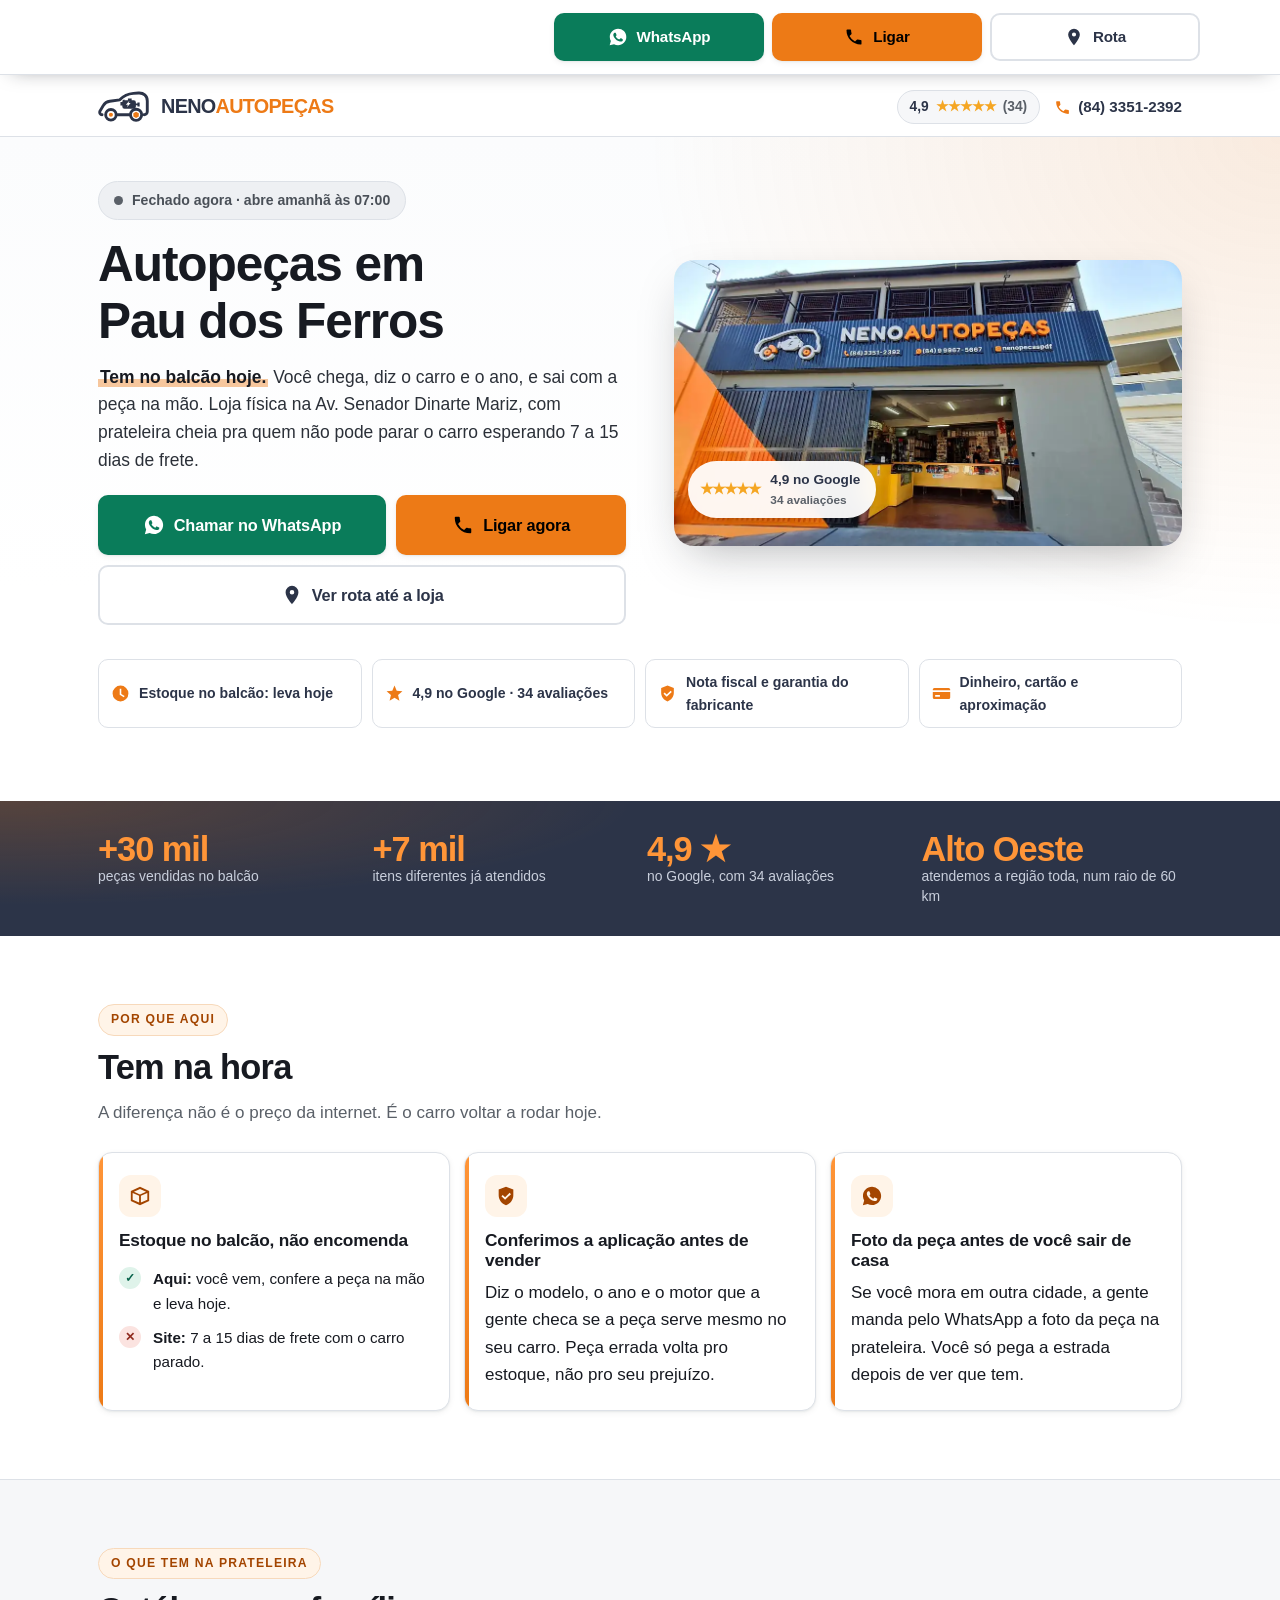
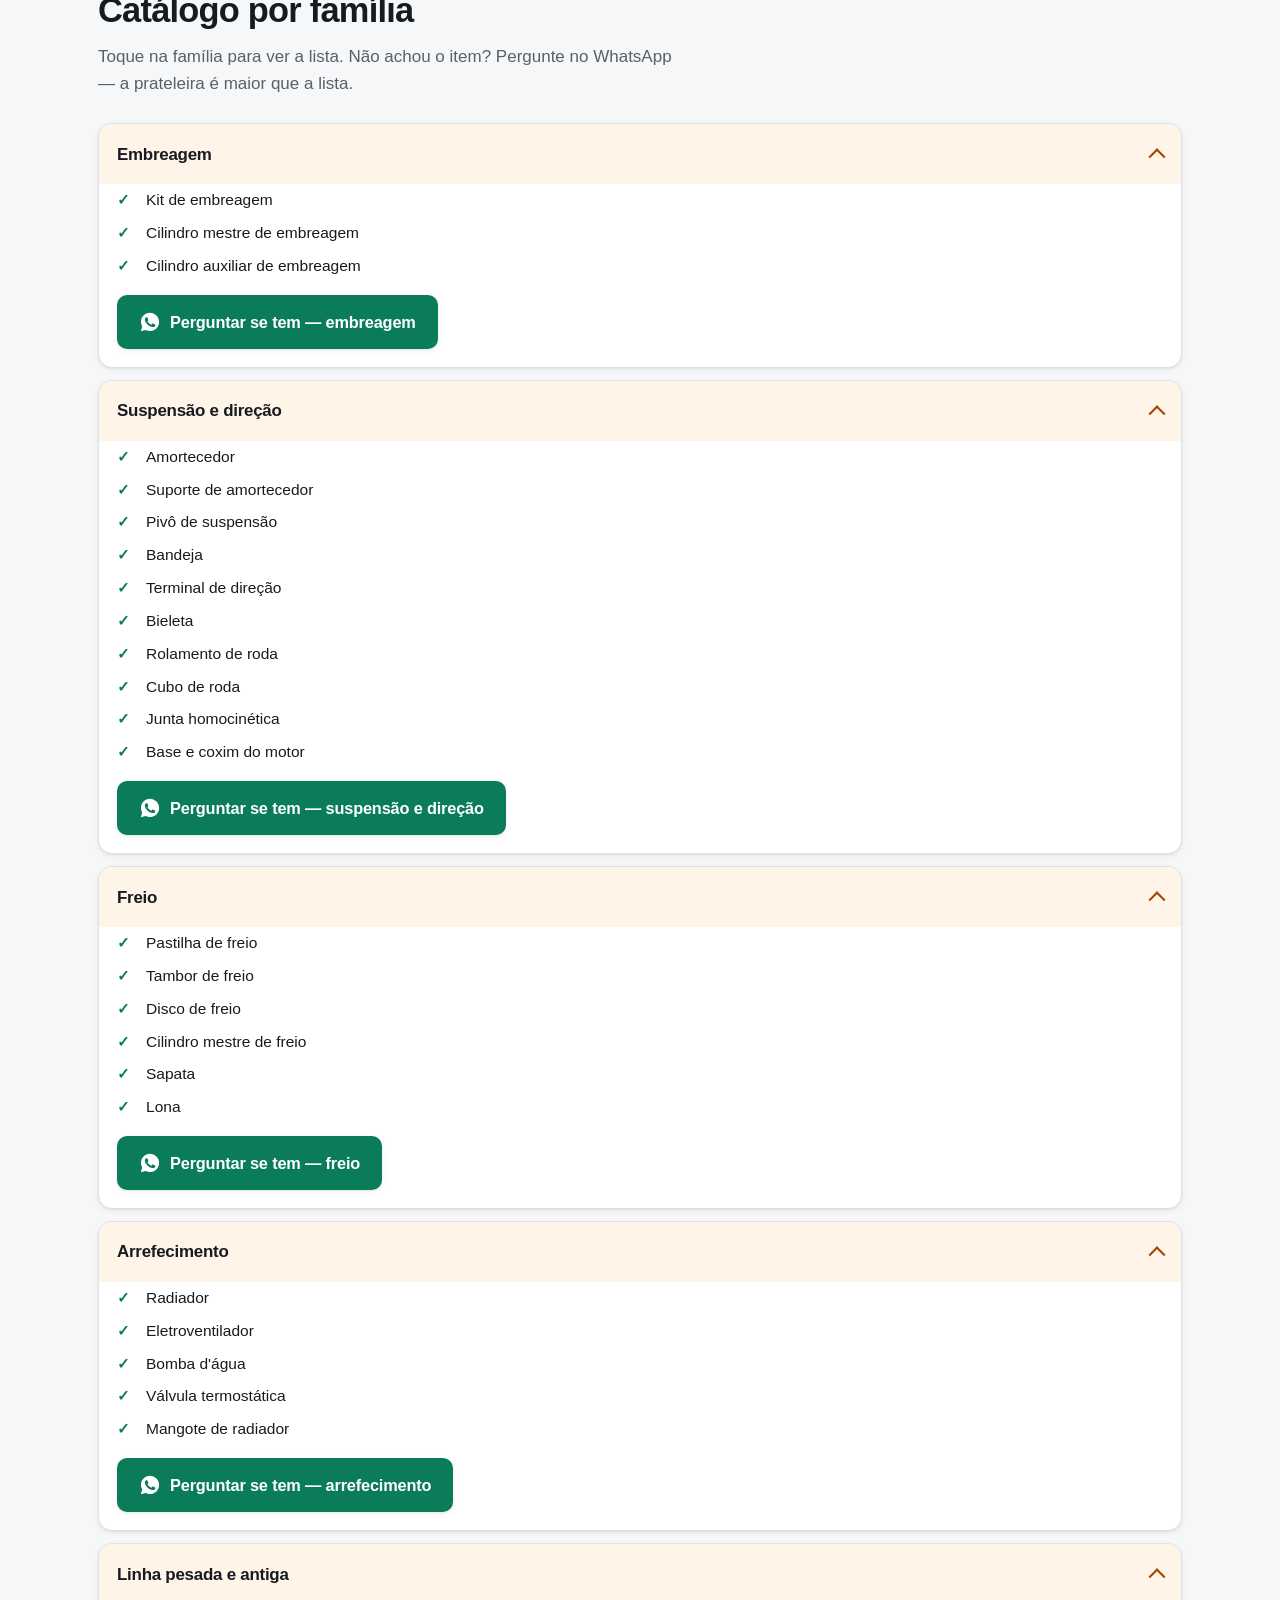
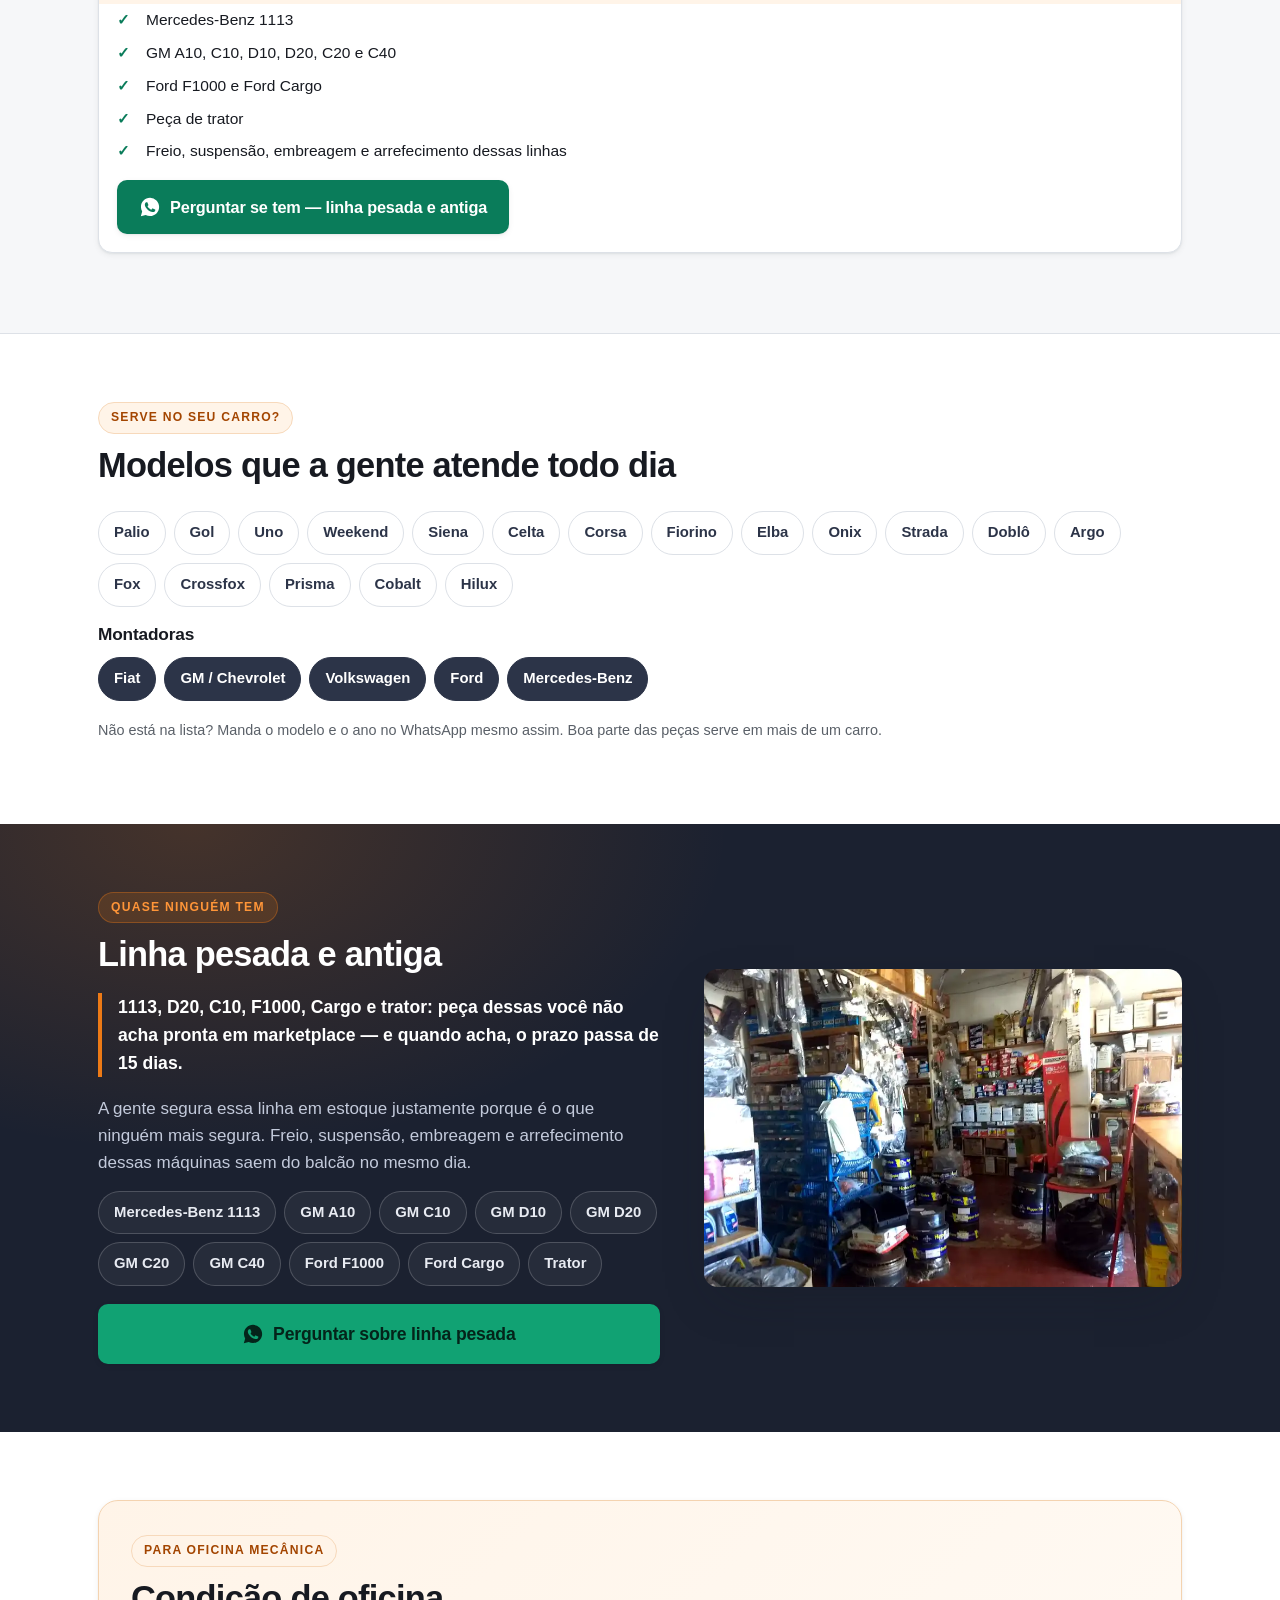
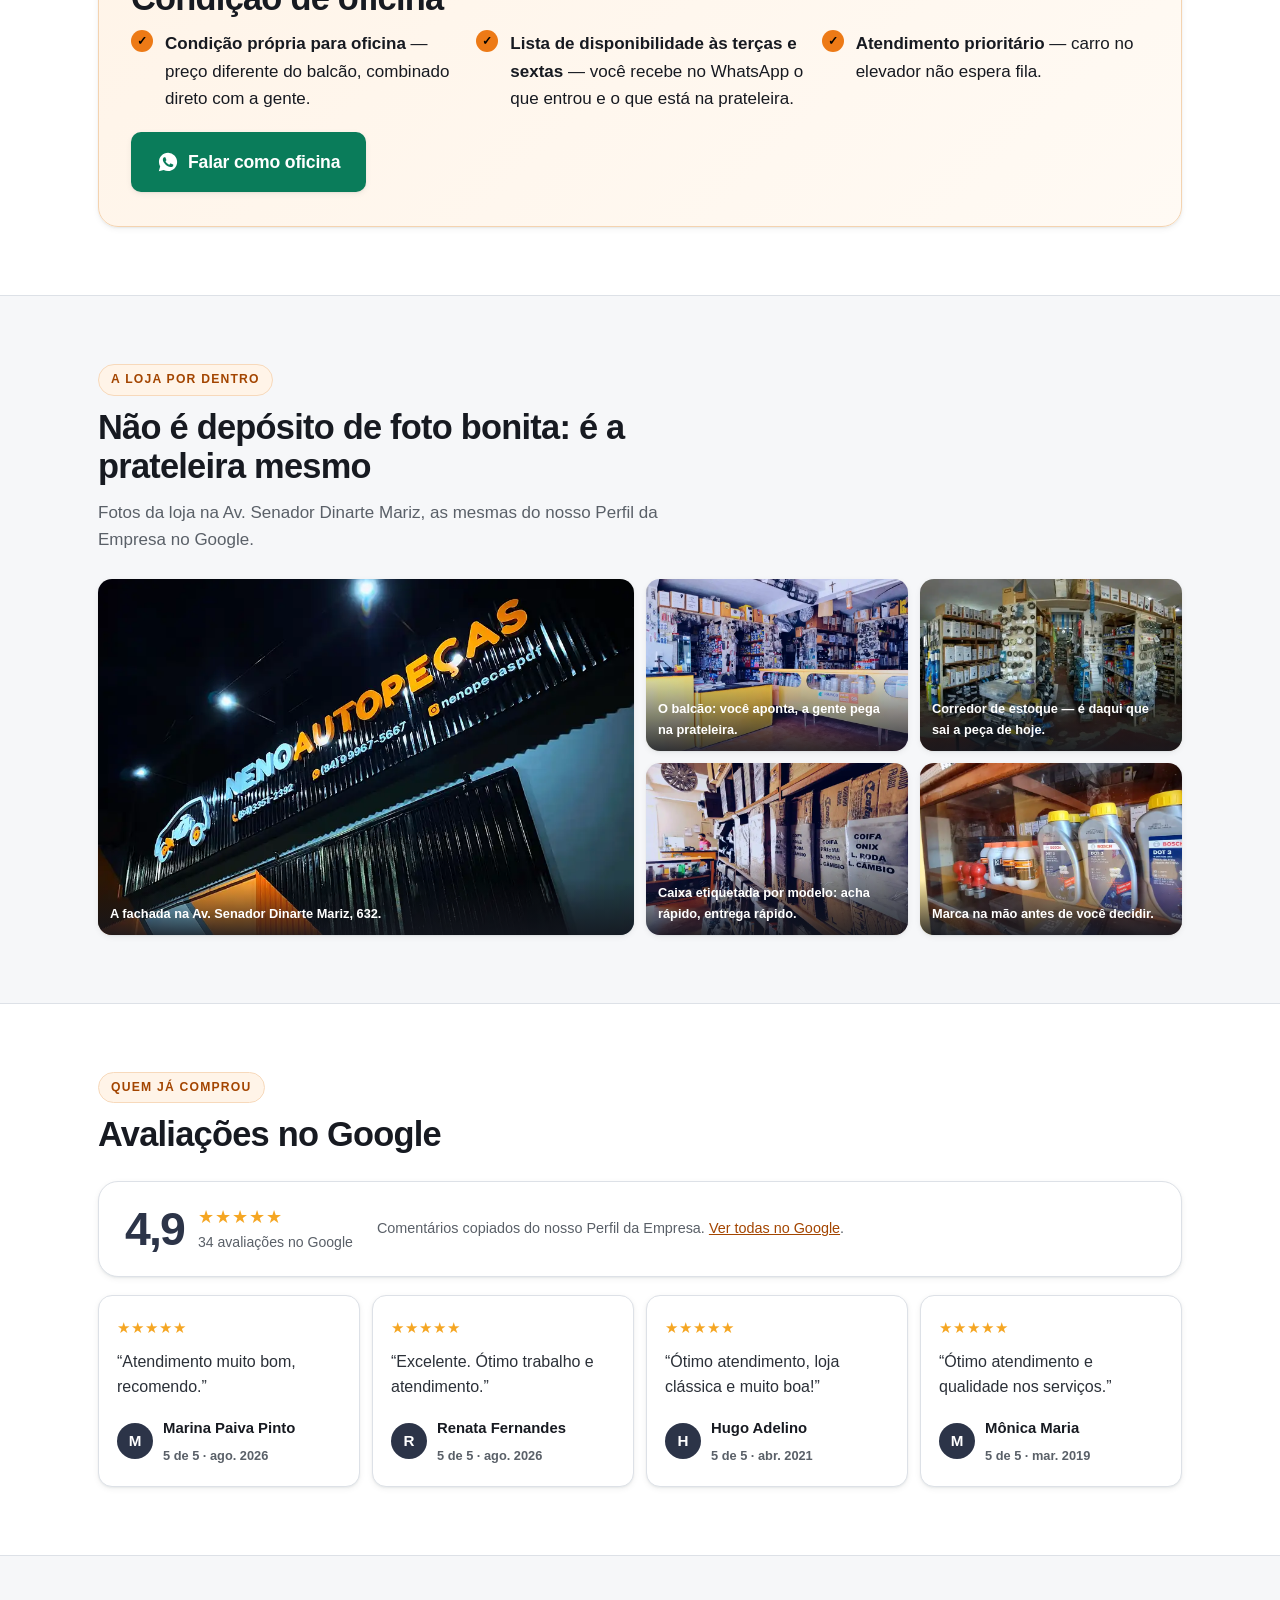
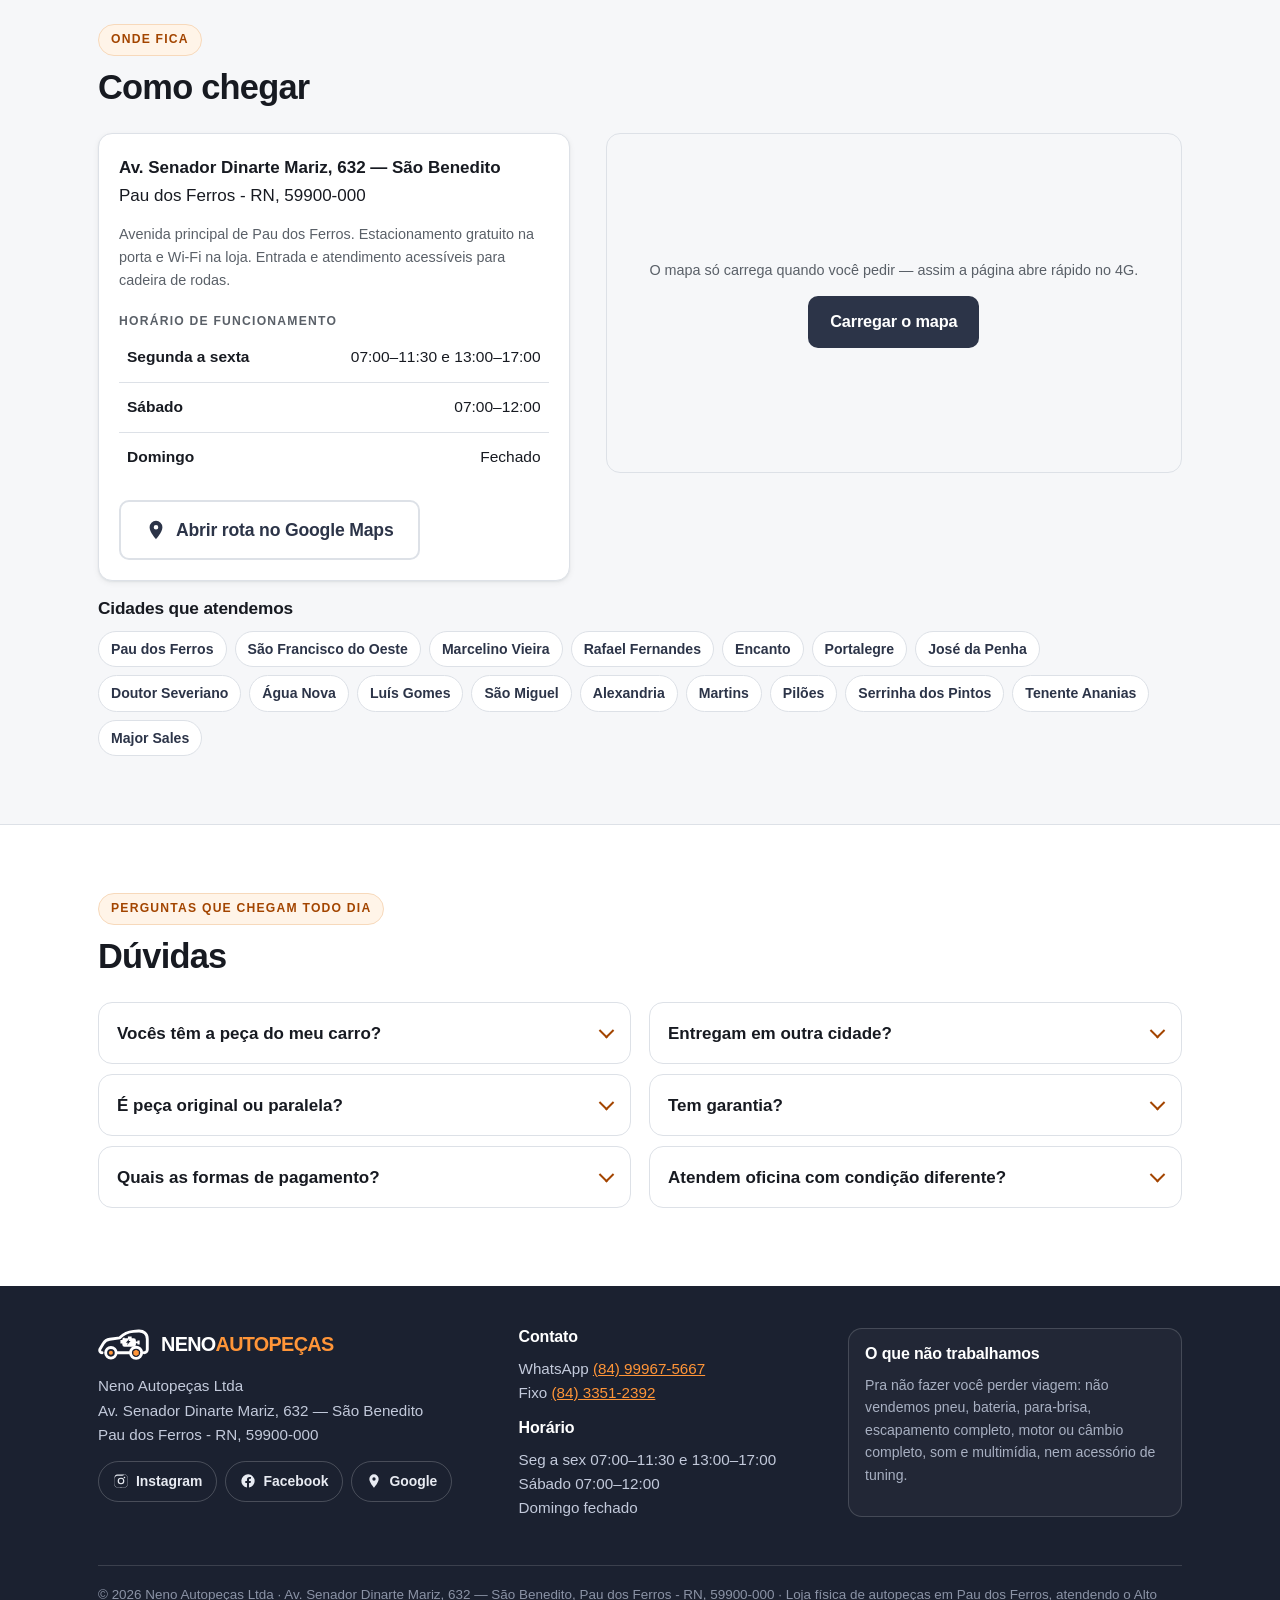
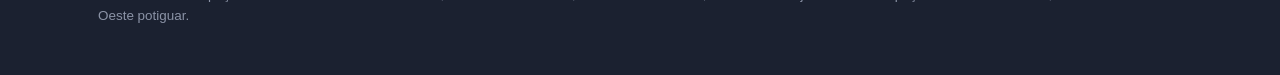
==== index.html @ 6153d797 "Landing pages Neno Autopeças + publicação no GitHub Pages 6 páginas estáticas geradas por build.py, " ====
<!DOCTYPE html>
<html lang="pt-BR">
<head>
<meta charset="utf-8">
<meta name="viewport" content="width=device-width, initial-scale=1">
<title>Autopeças em Pau dos Ferros | Peça no balcão hoje — Neno Autopeças</title>
<meta name="description" content="Autopeças em Pau dos Ferros com estoque no balcão: freio, suspensão, embreagem, radiador e linha pesada. Chame no WhatsApp (84) 99967-5667 e leve a peça hoje.">
<link rel="canonical" href="https://fernandohf.github.io/neno-autopecas/">
<meta name="robots" content="index, follow, max-image-preview:large">
<meta name="theme-color" content="#2c3448">
<meta name="geo.region" content="BR-RN">
<meta name="geo.placename" content="Pau dos Ferros">
<meta name="geo.position" content="-6.1180038;-38.2055928">
<meta name="ICBM" content="-6.1180038, -38.2055928">
<meta property="og:type" content="business.business">
<meta property="og:locale" content="pt_BR">
<meta property="og:site_name" content="Neno Autopeças">
<meta property="og:title" content="Autopeças em Pau dos Ferros | Peça no balcão hoje — Neno Autopeças">
<meta property="og:description" content="Autopeças em Pau dos Ferros com estoque no balcão: freio, suspensão, embreagem, radiador e linha pesada. Chame no WhatsApp (84) 99967-5667 e leve a peça hoje.">
<meta property="og:url" content="https://fernandohf.github.io/neno-autopecas/">
<meta property="og:image" content="https://fernandohf.github.io/neno-autopecas/assets/fachada.webp">
<meta property="og:image:width" content="1200">
<meta property="og:image:height" content="630">
<meta name="twitter:card" content="summary_large_image">
<link rel="icon" href="data:image/svg+xml,%3Csvg%20xmlns%3D%22http%3A//www.w3.org/2000/svg%22%20viewBox%3D%220%200%2064%2064%22%3E%3Crect%20width%3D%2264%22%20height%3D%2264%22%20rx%3D%2214%22%20fill%3D%22%232c3448%22/%3E%3Cg%20transform%3D%22translate%283.5%2C14%29%20scale%280.365%29%22%3E%3Cg%20fill%3D%22none%22%20stroke%3D%22%23fff%22%20stroke-width%3D%229%22%20stroke-linecap%3D%22round%22%20stroke-linejoin%3D%22round%22%3E%3Cpath%20d%3D%22M12%2073C6.5%2073%203.5%2067%206%2061.5L16%2045c4-7%2010.5-11%2018.5-12L64%2029c10.5-11%2024.5-18%2040-19l15-1c15-1%2026%208%2026%2023v31c0%205.5-4%2010-9.5%2010%22/%3E%3Cpath%20d%3D%22M58%2073h34%22/%3E%3C/g%3E%3Ccircle%20cx%3D%2238%22%20cy%3D%2273%22%20r%3D%2215.5%22%20fill%3D%22none%22%20stroke%3D%22%23fff%22%20stroke-width%3D%229%22/%3E%3Ccircle%20cx%3D%22112%22%20cy%3D%2273%22%20r%3D%2216.5%22%20fill%3D%22none%22%20stroke%3D%22%23fff%22%20stroke-width%3D%229%22/%3E%3Ccircle%20cx%3D%2238%22%20cy%3D%2273%22%20r%3D%226.5%22%20fill%3D%22%23ff9538%22/%3E%3Cpath%20d%3D%22M112%2064l8%204.6v9.2l-8%204.6-8-4.6v-9.2z%22%20fill%3D%22%23ff9538%22/%3E%3C/g%3E%3C/svg%3E">
<link rel="apple-touch-icon" href="assets/icone-180.png">
<link rel="preload" as="image" href="assets/hero-fachada.webp" fetchpriority="high">
<link rel="stylesheet" href="styles.css">

<!-- =====================================================================
     GOOGLE ADS — TAG DE CONVERSÃO (placeholder)
     1) Descomente o bloco abaixo e troque AW-XXXXXXXXX pelo ID da conta.
     2) Em Ferramentas > Conversões, crie 3 ações de conversão
        (WhatsApp, Ligar, Ver rota) e cole cada rótulo no objeto
        NENO_CONVERSOES no fim desta página.
<script async src="https://www.googletagmanager.com/gtag/js?id=AW-XXXXXXXXX"></script>
<script>
  window.dataLayer = window.dataLayer || [];
  function gtag(){dataLayer.push(arguments);}
  gtag('js', new Date());
  gtag('config', 'AW-XXXXXXXXX');
</script>
     ===================================================================== -->

<script type="application/ld+json">
{
 "@context": "https://schema.org",
 "@type": "AutoPartsStore",
 "@id": "https://fernandohf.github.io/neno-autopecas/#loja",
 "name": "Neno Autopeças",
 "legalName": "Neno Autopeças Ltda",
 "url": "https://fernandohf.github.io/neno-autopecas/",
 "telephone": [
  "+55 84 3351-2392",
  "+55 84 99967-5667"
 ],
 "image": [
  "https://fernandohf.github.io/neno-autopecas/assets/fachada.webp",
  "https://fernandohf.github.io/neno-autopecas/assets/hero-fachada.webp",
  "https://fernandohf.github.io/neno-autopecas/assets/balcao.webp"
 ],
 "logo": "https://fernandohf.github.io/neno-autopecas/assets/fachada.webp",
 "priceRange": "$$",
 "currenciesAccepted": "BRL",
 "paymentAccepted": "Dinheiro, Cartão de crédito, Cartão de débito, Aproximação (NFC)",
 "address": {
  "@type": "PostalAddress",
  "streetAddress": "Av. Senador Dinarte Mariz, 632",
  "addressLocality": "Pau dos Ferros",
  "addressRegion": "RN",
  "postalCode": "59900-000",
  "addressCountry": "BR"
 },
 "geo": {
  "@type": "GeoCoordinates",
  "latitude": -6.1180038,
  "longitude": -38.2055928
 },
 "hasMap": "https://maps.app.goo.gl/zBPvgLzxWstUExD79",
 "openingHoursSpecification": [
  {
   "@type": "OpeningHoursSpecification",
   "dayOfWeek": [
    "Monday",
    "Tuesday",
    "Wednesday",
    "Thursday",
    "Friday"
   ],
   "opens": "07:00",
   "closes": "11:30"
  },
  {
   "@type": "OpeningHoursSpecification",
   "dayOfWeek": [
    "Monday",
    "Tuesday",
    "Wednesday",
    "Thursday",
    "Friday"
   ],
   "opens": "13:00",
   "closes": "17:00"
  },
  {
   "@type": "OpeningHoursSpecification",
   "dayOfWeek": [
    "Saturday"
   ],
   "opens": "07:00",
   "closes": "12:00"
  }
 ],
 "aggregateRating": {
  "@type": "AggregateRating",
  "ratingValue": "4.9",
  "reviewCount": 34,
  "bestRating": "5",
  "worstRating": "1"
 },
 "review": [
  {
   "@type": "Review",
   "author": {
    "@type": "Person",
    "name": "Marina Paiva Pinto"
   },
   "reviewRating": {
    "@type": "Rating",
    "ratingValue": "5",
    "bestRating": "5"
   },
   "reviewBody": "Atendimento muito bom, recomendo."
  },
  {
   "@type": "Review",
   "author": {
    "@type": "Person",
    "name": "Renata Fernandes"
   },
   "reviewRating": {
    "@type": "Rating",
    "ratingValue": "5",
    "bestRating": "5"
   },
   "reviewBody": "Excelente. Ótimo trabalho e atendimento."
  },
  {
   "@type": "Review",
   "author": {
    "@type": "Person",
    "name": "Hugo Adelino"
   },
   "reviewRating": {
    "@type": "Rating",
    "ratingValue": "5",
    "bestRating": "5"
   },
   "reviewBody": "Ótimo atendimento, loja clássica e muito boa!"
  },
  {
   "@type": "Review",
   "author": {
    "@type": "Person",
    "name": "Mônica Maria"
   },
   "reviewRating": {
    "@type": "Rating",
    "ratingValue": "5",
    "bestRating": "5"
   },
   "reviewBody": "Ótimo atendimento e qualidade nos serviços."
  }
 ],
 "areaServed": [
  {
   "@type": "City",
   "name": "Pau dos Ferros",
   "addressRegion": "RN"
  },
  {
   "@type": "City",
   "name": "São Francisco do Oeste",
   "addressRegion": "RN"
  },
  {
   "@type": "City",
   "name": "Marcelino Vieira",
   "addressRegion": "RN"
  },
  {
   "@type": "City",
   "name": "Rafael Fernandes",
   "addressRegion": "RN"
  },
  {
   "@type": "City",
   "name": "Encanto",
   "addressRegion": "RN"
  },
  {
   "@type": "City",
   "name": "Portalegre",
   "addressRegion": "RN"
  },
  {
   "@type": "City",
   "name": "José da Penha",
   "addressRegion": "RN"
  },
  {
   "@type": "City",
   "name": "Doutor Severiano",
   "addressRegion": "RN"
  },
  {
   "@type": "City",
   "name": "Água Nova",
   "addressRegion": "RN"
  },
  {
   "@type": "City",
   "name": "Luís Gomes",
   "addressRegion": "RN"
  },
  {
   "@type": "City",
   "name": "São Miguel",
   "addressRegion": "RN"
  },
  {
   "@type": "City",
   "name": "Alexandria",
   "addressRegion": "RN"
  },
  {
   "@type": "City",
   "name": "Martins",
   "addressRegion": "RN"
  },
  {
   "@type": "City",
   "name": "Pilões",
   "addressRegion": "RN"
  },
  {
   "@type": "City",
   "name": "Serrinha dos Pintos",
   "addressRegion": "RN"
  },
  {
   "@type": "City",
   "name": "Tenente Ananias",
   "addressRegion": "RN"
  },
  {
   "@type": "City",
   "name": "Major Sales",
   "addressRegion": "RN"
  }
 ],
 "sameAs": [
  "https://www.facebook.com/nenoautopecaspdf",
  "https://www.instagram.com/nenopecaspdf/"
 ]
}
</script>
<script type="application/ld+json">
{
 "@context": "https://schema.org",
 "@type": "FAQPage",
 "mainEntity": [
  {
   "@type": "Question",
   "name": "Vocês têm a peça do meu carro?",
   "acceptedAnswer": {
    "@type": "Answer",
    "text": "Manda no WhatsApp o modelo, o ano e o motor — de preferência uma foto do documento ou da peça velha. A gente confere a aplicação e responde se tem aqui, junto com a foto da peça na prateleira. Se não tiver, a gente fala na hora, sem enrolar."
   }
  },
  {
   "@type": "Question",
   "name": "Entregam em outra cidade?",
   "acceptedAnswer": {
    "@type": "Answer",
    "text": "Fazemos entrega. Para as cidades do Alto Oeste a gente combina o envio no WhatsApp — muita gente também manda buscar com quem vem a Pau dos Ferros no mesmo dia. O combinado sai por escrito antes de você pagar."
   }
  },
  {
   "@type": "Question",
   "name": "É peça original ou paralela?",
   "acceptedAnswer": {
    "@type": "Answer",
    "text": "Trabalhamos com as duas. A gente diz qual é qual antes de vender, com a marca na mão, e o preço muda conforme a escolha. Quem decide é você — só não vendemos peça sem dizer o que é."
   }
  },
  {
   "@type": "Question",
   "name": "Tem garantia?",
   "acceptedAnswer": {
    "@type": "Answer",
    "text": "Tem. Toda peça sai com nota e com a garantia do fabricante. Deu problema dentro do prazo, traz na loja com a nota que a gente resolve no balcão."
   }
  },
  {
   "@type": "Question",
   "name": "Quais as formas de pagamento?",
   "acceptedAnswer": {
    "@type": "Answer",
    "text": "Dinheiro, cartão de crédito e de débito (VISA e MasterCard) e pagamento por aproximação no celular. Não é preciso agendar nada: chega e é atendido."
   }
  },
  {
   "@type": "Question",
   "name": "Atendem oficina com condição diferente?",
   "acceptedAnswer": {
    "@type": "Answer",
    "text": "Sim. Oficina mecânica tem condição própria, atendimento prioritário no balcão e entra na lista de disponibilidade que mandamos às terças e sextas. Chame no WhatsApp dizendo que é oficina."
   }
  }
 ]
}
</script>
</head>
<body data-grupo="index">
<a class="pular" href="#conteudo">Pular para o conteúdo</a>

<!-- 1. BARRA FIXA DE AÇÃO — rodapé no mobile, topo no desktop -->
<nav class="barra" aria-label="Contato rápido">
 <div class="barra-grade">
  <a class="btn btn-zap" href="https://wa.me/5584999675667?text=Ol%C3%A1%21%20Vim%20pelo%20Google.%20Preciso%20de%20uma%20pe%C3%A7a%20para%3A%20%28modelo%20e%20ano%20do%20carro%29" data-cta="whatsapp" rel="noopener"><svg viewBox="0 0 24 24" aria-hidden="true"><path d="M12.04 2C6.58 2 2.13 6.45 2.13 11.91c0 1.75.46 3.45 1.32 4.95L2 22l5.25-1.38a9.9 9.9 0 0 0 4.79 1.22h.01c5.46 0 9.91-4.45 9.91-9.91 0-2.65-1.03-5.14-2.9-7.01A9.82 9.82 0 0 0 12.04 2Zm5.8 14.13c-.25.69-1.44 1.32-1.98 1.37-.53.05-1.02.24-3.44-.72-2.9-1.14-4.74-4.1-4.88-4.29-.14-.19-1.16-1.54-1.16-2.94 0-1.4.73-2.09.99-2.37.26-.29.57-.36.76-.36.19 0 .38 0 .55.01.18.01.41-.07.64.49.24.58.81 2 .88 2.14.07.14.12.31.02.5-.09.19-.14.31-.28.48-.14.17-.29.37-.42.5-.14.14-.28.29-.12.57.16.29.72 1.19 1.55 1.93 1.07.95 1.97 1.25 2.25 1.39.28.14.44.12.6-.07.17-.19.69-.81.88-1.09.19-.29.37-.24.62-.14.25.09 1.61.76 1.89.9.28.14.46.21.53.33.07.12.07.69-.18 1.37Z"/></svg> WhatsApp</a>
  <a class="btn btn-ligar" href="tel:+558433512392" data-cta="ligar"><svg viewBox="0 0 24 24" aria-hidden="true"><path d="M6.62 10.79a15.05 15.05 0 0 0 6.59 6.59l2.2-2.2a1 1 0 0 1 1.03-.24c1.12.37 2.33.57 3.56.57a1 1 0 0 1 1 1V20a1 1 0 0 1-1 1C10.4 21 3 13.6 3 4a1 1 0 0 1 1-1h3.5a1 1 0 0 1 1 1c0 1.24.2 2.44.57 3.57a1 1 0 0 1-.25 1.02l-2.2 2.2Z"/></svg> Ligar</a>
  <a class="btn btn-rota" href="https://www.google.com/maps/dir/?api=1&destination=Neno+Autope%C3%A7as%2C+Av.+Senador+Dinarte+Mariz%2C+632%2C+Pau+dos+Ferros+-+RN%2C+59900-000" data-cta="rota" target="_blank" rel="noopener"><svg viewBox="0 0 24 24" aria-hidden="true"><path d="M12 2a7 7 0 0 0-7 7c0 5.25 7 13 7 13s7-7.75 7-13a7 7 0 0 0-7-7Zm0 9.5A2.5 2.5 0 1 1 12 6.5a2.5 2.5 0 0 1 0 5Z"/></svg> Rota</a>
 </div>
</nav>

<header class="topo">
 <div class="env">
  <span class="marca"><svg viewBox="0 0 156 100" aria-hidden="true"><g fill="none" stroke="#2c3448" stroke-width="8.5" stroke-linecap="round" stroke-linejoin="round"><path d="M12 73C6.5 73 3.5 67 6 61.5L16 45c4-7 10.5-11 18.5-12L64 29c10.5-11 24.5-18 40-19l15-1c15-1 26 8 26 23v31c0 5.5-4 10-9.5 10"/><path d="M58 73h34"/></g><circle cx="38" cy="73" r="15.5" fill="none" stroke="#2c3448" stroke-width="8.5"/><circle cx="112" cy="73" r="16.5" fill="none" stroke="#2c3448" stroke-width="8.5"/><circle cx="38" cy="73" r="6" fill="#ed7a16"/><path d="M112 64l8 4.6v9.2l-8 4.6-8-4.6v-9.2z" fill="#ed7a16"/><path fill="#2c3448" fill-rule="evenodd" d="M78 30h10v-5h11v5h6a6.5 6.5 0 0 1 6.5 6.5v3.5h4.5v-3.5h6.5v12h-6.5v-3.5h-4.5v3.5a6.5 6.5 0 0 1-6.5 6.5H78a6.5 6.5 0 0 1-6.5-6.5v-3h-5.5v-10h5.5v-1a6.5 6.5 0 0 1 6.5-6.5zM92.5 31.5l-10.5 12h5.8l-2.4 7.2 10.4-12.4h-5.8z"/></svg><span class="marca-nome"><b>NENO</b><i>AUTOPEÇAS</i></span></span>
  <div class="topo-lado">
   <a class="nota-google" href="https://maps.app.goo.gl/zBPvgLzxWstUExD79" target="_blank" rel="noopener"
      aria-label="Nota 4,9 de 5 no Google, 34 avaliações">
    <span class="nota">4,9</span><span class="estrelas" aria-hidden="true">★★★★★</span><span class="qtd">(34)</span>
   </a>
   <a class="topo-tel" href="tel:+558433512392" data-cta="ligar"><svg viewBox="0 0 24 24" aria-hidden="true"><path d="M6.62 10.79a15.05 15.05 0 0 0 6.59 6.59l2.2-2.2a1 1 0 0 1 1.03-.24c1.12.37 2.33.57 3.56.57a1 1 0 0 1 1 1V20a1 1 0 0 1-1 1C10.4 21 3 13.6 3 4a1 1 0 0 1 1-1h3.5a1 1 0 0 1 1 1c0 1.24.2 2.44.57 3.57a1 1 0 0 1-.25 1.02l-2.2 2.2Z"/></svg> (84) 3351-2392</a>
  </div>
 </div>
</header>

<main id="conteudo">

<!-- 2. HERO -->
<section class="hero">
 <div class="env">
  <div class="hero-texto">
   <p class="selo" id="selo-horario" aria-live="polite"><span class="ponto"></span><span id="selo-texto">Confira o horário abaixo</span></p>
   <h1>Autopeças em Pau dos Ferros</h1>
   <p class="promessa"><strong>Tem no balcão hoje.</strong> Você chega, diz o carro e o ano, e sai com a peça na mão. Loja física na Av. Senador Dinarte Mariz, com prateleira cheia pra quem não pode parar o carro esperando 7 a 15 dias de frete.</p>
   <div class="pilha">
    <a class="btn btn-zap btn-grande" href="https://wa.me/5584999675667?text=Ol%C3%A1%21%20Vim%20pelo%20Google.%20Preciso%20de%20uma%20pe%C3%A7a%20para%3A%20%28modelo%20e%20ano%20do%20carro%29" data-cta="whatsapp" rel="noopener"><svg viewBox="0 0 24 24" aria-hidden="true"><path d="M12.04 2C6.58 2 2.13 6.45 2.13 11.91c0 1.75.46 3.45 1.32 4.95L2 22l5.25-1.38a9.9 9.9 0 0 0 4.79 1.22h.01c5.46 0 9.91-4.45 9.91-9.91 0-2.65-1.03-5.14-2.9-7.01A9.82 9.82 0 0 0 12.04 2Zm5.8 14.13c-.25.69-1.44 1.32-1.98 1.37-.53.05-1.02.24-3.44-.72-2.9-1.14-4.74-4.1-4.88-4.29-.14-.19-1.16-1.54-1.16-2.94 0-1.4.73-2.09.99-2.37.26-.29.57-.36.76-.36.19 0 .38 0 .55.01.18.01.41-.07.64.49.24.58.81 2 .88 2.14.07.14.12.31.02.5-.09.19-.14.31-.28.48-.14.17-.29.37-.42.5-.14.14-.28.29-.12.57.16.29.72 1.19 1.55 1.93 1.07.95 1.97 1.25 2.25 1.39.28.14.44.12.6-.07.17-.19.69-.81.88-1.09.19-.29.37-.24.62-.14.25.09 1.61.76 1.89.9.28.14.46.21.53.33.07.12.07.69-.18 1.37Z"/></svg> Chamar no WhatsApp</a>
    <a class="btn btn-ligar btn-grande" href="tel:+558433512392" data-cta="ligar"><svg viewBox="0 0 24 24" aria-hidden="true"><path d="M6.62 10.79a15.05 15.05 0 0 0 6.59 6.59l2.2-2.2a1 1 0 0 1 1.03-.24c1.12.37 2.33.57 3.56.57a1 1 0 0 1 1 1V20a1 1 0 0 1-1 1C10.4 21 3 13.6 3 4a1 1 0 0 1 1-1h3.5a1 1 0 0 1 1 1c0 1.24.2 2.44.57 3.57a1 1 0 0 1-.25 1.02l-2.2 2.2Z"/></svg> Ligar agora</a>
    <a class="btn btn-rota btn-grande" href="https://www.google.com/maps/dir/?api=1&destination=Neno+Autope%C3%A7as%2C+Av.+Senador+Dinarte+Mariz%2C+632%2C+Pau+dos+Ferros+-+RN%2C+59900-000" data-cta="rota" target="_blank" rel="noopener"><svg viewBox="0 0 24 24" aria-hidden="true"><path d="M12 2a7 7 0 0 0-7 7c0 5.25 7 13 7 13s7-7.75 7-13a7 7 0 0 0-7-7Zm0 9.5A2.5 2.5 0 1 1 12 6.5a2.5 2.5 0 0 1 0 5Z"/></svg> Ver rota até a loja</a>
   </div>
  </div>
  <div class="hero-figura">
   <img class="hero-foto" src="assets/hero-fachada.webp" width="1040" height="585"
        alt="Fachada da Neno Autopeças na Av. Senador Dinarte Mariz, em Pau dos Ferros, com a loja aberta e o balcão à vista"
        fetchpriority="high" decoding="async">
   <p class="hero-etiqueta"><span class="estrelas" aria-hidden="true">★★★★★</span><span>4,9 no Google<small>34 avaliações</small></span></p>
  </div>
 </div>
 <div class="env env-tiras">
   <ul class="tiras">
    <li><svg viewBox="0 0 24 24" aria-hidden="true"><path fill-rule="evenodd" d="M12 2a10 10 0 1 0 0 20 10 10 0 0 0 0-20Zm1 10.6V6h-2v7.6l5.2 3.1 1-1.7-4.2-2.4Z"/></svg> <span>Estoque no balcão: leva hoje</span></li>
    <li><svg viewBox="0 0 24 24" aria-hidden="true"><path d="m12 17.3-6.2 3.7 1.7-7L2 9.2l7.2-.6L12 2l2.8 6.6 7.2.6-5.5 4.8 1.7 7L12 17.3Z"/></svg> <span>4,9 no Google · 34 avaliações</span></li>
    <li><svg viewBox="0 0 24 24" aria-hidden="true"><path d="M12 2 4 5v6.2c0 5 3.4 9.4 8 10.8 4.6-1.4 8-5.8 8-10.8V5l-8-3Zm-1 14.2-4-4 1.4-1.4 2.6 2.6 5-5L17.4 10 11 16.2Z"/></svg> <span>Nota fiscal e garantia do fabricante</span></li>
    <li><svg viewBox="0 0 24 24" aria-hidden="true"><path d="M3 5h18a2 2 0 0 1 2 2v1H1V7a2 2 0 0 1 2-2Zm-2 5h22v7a2 2 0 0 1-2 2H3a2 2 0 0 1-2-2v-7Zm3 4v2h6v-2H4Z"/></svg> <span>Dinheiro, cartão e aproximação</span></li>
   </ul>
 </div>
</section>

<!-- 3. FAIXA DE PROVA -->
<section class="provas" aria-label="A loja em números">
 <div class="env">
  <div class="provas-grade">
   <div><div class="prova-num">+30 mil</div><div class="prova-txt">peças vendidas no balcão</div></div>
   <div><div class="prova-num">+7 mil</div><div class="prova-txt">itens diferentes já atendidos</div></div>
   <div><div class="prova-num">4,9 ★</div><div class="prova-txt">no Google, com 34 avaliações</div></div>
   <div><div class="prova-num">Alto Oeste</div><div class="prova-txt">atendemos a região toda, num raio de 60 km</div></div>
  </div>
 </div>
</section>

<!-- 4. TEM NA HORA -->
<section>
 <div class="env">
  <div class="cabeca-sec revelar">
   <span class="olho">Por que aqui</span>
   <h2>Tem na hora</h2>
   <p class="apoio">A diferença não é o preço da internet. É o carro voltar a rodar hoje.</p>
  </div>
  <div class="cartoes">
   <div class="cartao revelar">
    <div class="cartao-icone"><svg viewBox="0 0 24 24" aria-hidden="true"><path d="M12 2 2 6.6v10.8L12 22l10-4.6V6.6L12 2Zm0 2.3 6.6 3-6.6 3-6.6-3 6.6-3ZM4 8.6l7 3.2v7.4l-7-3.2V8.6Zm9 10.6v-7.4l7-3.2v7.4l-7 3.2Z"/></svg></div>
    <h3>Estoque no balcão, não encomenda</h3>
    <ul class="contraste">
     <li><span class="sim">✓</span><span><strong>Aqui:</strong> você vem, confere a peça na mão e leva hoje.</span></li>
     <li><span class="nao">✕</span><span><strong>Site:</strong> 7 a 15 dias de frete com o carro parado.</span></li>
    </ul>
   </div>
   <div class="cartao revelar">
    <div class="cartao-icone"><svg viewBox="0 0 24 24" aria-hidden="true"><path d="M12 2 4 5v6.2c0 5 3.4 9.4 8 10.8 4.6-1.4 8-5.8 8-10.8V5l-8-3Zm-1 14.2-4-4 1.4-1.4 2.6 2.6 5-5L17.4 10 11 16.2Z"/></svg></div>
    <h3>Conferimos a aplicação antes de vender</h3>
    <p>Diz o modelo, o ano e o motor que a gente checa se a peça serve mesmo no seu carro. Peça
       errada volta pro estoque, não pro seu prejuízo.</p>
   </div>
   <div class="cartao revelar">
    <div class="cartao-icone"><svg viewBox="0 0 24 24" aria-hidden="true"><path d="M12.04 2C6.58 2 2.13 6.45 2.13 11.91c0 1.75.46 3.45 1.32 4.95L2 22l5.25-1.38a9.9 9.9 0 0 0 4.79 1.22h.01c5.46 0 9.91-4.45 9.91-9.91 0-2.65-1.03-5.14-2.9-7.01A9.82 9.82 0 0 0 12.04 2Zm5.8 14.13c-.25.69-1.44 1.32-1.98 1.37-.53.05-1.02.24-3.44-.72-2.9-1.14-4.74-4.1-4.88-4.29-.14-.19-1.16-1.54-1.16-2.94 0-1.4.73-2.09.99-2.37.26-.29.57-.36.76-.36.19 0 .38 0 .55.01.18.01.41-.07.64.49.24.58.81 2 .88 2.14.07.14.12.31.02.5-.09.19-.14.31-.28.48-.14.17-.29.37-.42.5-.14.14-.28.29-.12.57.16.29.72 1.19 1.55 1.93 1.07.95 1.97 1.25 2.25 1.39.28.14.44.12.6-.07.17-.19.69-.81.88-1.09.19-.29.37-.24.62-.14.25.09 1.61.76 1.89.9.28.14.46.21.53.33.07.12.07.69-.18 1.37Z"/></svg></div>
    <h3>Foto da peça antes de você sair de casa</h3>
    <p>Se você mora em outra cidade, a gente manda pelo WhatsApp a foto da peça na prateleira.
       Você só pega a estrada depois de ver que tem.</p>
   </div>
  </div>
 </div>
</section>

<!-- 5. CATÁLOGO POR FAMÍLIA -->
<section class="sec-cinza">
 <div class="env">
  <div class="cabeca-sec revelar">
   <span class="olho">O que tem na prateleira</span>
   <h2>Catálogo por família</h2>
   <p class="apoio">Toque na família para ver a lista. Não achou o item? Pergunte no WhatsApp — a
      prateleira é maior que a lista.</p>
  </div>
    <details class="familia" id="embreagem">
     <summary>Embreagem</summary>
     <div class="familia-corpo">
      <ul class="lista-pecas">
      <li>Kit de embreagem</li>
      <li>Cilindro mestre de embreagem</li>
      <li>Cilindro auxiliar de embreagem</li>
      </ul>
      <a class="btn btn-zap" href="https://wa.me/5584999675667?text=Ol%C3%A1%21%20Vim%20pelo%20Google.%20Preciso%20de%20pe%C3%A7a%20de%20embreagem%20para%3A%20%28modelo%20e%20ano%20do%20carro%29" data-cta="whatsapp" rel="noopener"><svg viewBox="0 0 24 24" aria-hidden="true"><path d="M12.04 2C6.58 2 2.13 6.45 2.13 11.91c0 1.75.46 3.45 1.32 4.95L2 22l5.25-1.38a9.9 9.9 0 0 0 4.79 1.22h.01c5.46 0 9.91-4.45 9.91-9.91 0-2.65-1.03-5.14-2.9-7.01A9.82 9.82 0 0 0 12.04 2Zm5.8 14.13c-.25.69-1.44 1.32-1.98 1.37-.53.05-1.02.24-3.44-.72-2.9-1.14-4.74-4.1-4.88-4.29-.14-.19-1.16-1.54-1.16-2.94 0-1.4.73-2.09.99-2.37.26-.29.57-.36.76-.36.19 0 .38 0 .55.01.18.01.41-.07.64.49.24.58.81 2 .88 2.14.07.14.12.31.02.5-.09.19-.14.31-.28.48-.14.17-.29.37-.42.5-.14.14-.28.29-.12.57.16.29.72 1.19 1.55 1.93 1.07.95 1.97 1.25 2.25 1.39.28.14.44.12.6-.07.17-.19.69-.81.88-1.09.19-.29.37-.24.62-.14.25.09 1.61.76 1.89.9.28.14.46.21.53.33.07.12.07.69-.18 1.37Z"/></svg> Perguntar se tem — embreagem</a>
     </div>
    </details>
    <details class="familia" id="suspensao">
     <summary>Suspensão e direção</summary>
     <div class="familia-corpo">
      <ul class="lista-pecas">
      <li>Amortecedor</li>
      <li>Suporte de amortecedor</li>
      <li>Pivô de suspensão</li>
      <li>Bandeja</li>
      <li>Terminal de direção</li>
      <li>Bieleta</li>
      <li>Rolamento de roda</li>
      <li>Cubo de roda</li>
      <li>Junta homocinética</li>
      <li>Base e coxim do motor</li>
      </ul>
      <a class="btn btn-zap" href="https://wa.me/5584999675667?text=Ol%C3%A1%21%20Vim%20pelo%20Google.%20Preciso%20de%20pe%C3%A7a%20de%20suspens%C3%A3o%20para%3A%20%28modelo%20e%20ano%20do%20carro%29" data-cta="whatsapp" rel="noopener"><svg viewBox="0 0 24 24" aria-hidden="true"><path d="M12.04 2C6.58 2 2.13 6.45 2.13 11.91c0 1.75.46 3.45 1.32 4.95L2 22l5.25-1.38a9.9 9.9 0 0 0 4.79 1.22h.01c5.46 0 9.91-4.45 9.91-9.91 0-2.65-1.03-5.14-2.9-7.01A9.82 9.82 0 0 0 12.04 2Zm5.8 14.13c-.25.69-1.44 1.32-1.98 1.37-.53.05-1.02.24-3.44-.72-2.9-1.14-4.74-4.1-4.88-4.29-.14-.19-1.16-1.54-1.16-2.94 0-1.4.73-2.09.99-2.37.26-.29.57-.36.76-.36.19 0 .38 0 .55.01.18.01.41-.07.64.49.24.58.81 2 .88 2.14.07.14.12.31.02.5-.09.19-.14.31-.28.48-.14.17-.29.37-.42.5-.14.14-.28.29-.12.57.16.29.72 1.19 1.55 1.93 1.07.95 1.97 1.25 2.25 1.39.28.14.44.12.6-.07.17-.19.69-.81.88-1.09.19-.29.37-.24.62-.14.25.09 1.61.76 1.89.9.28.14.46.21.53.33.07.12.07.69-.18 1.37Z"/></svg> Perguntar se tem — suspensão e direção</a>
     </div>
    </details>
    <details class="familia" id="freio">
     <summary>Freio</summary>
     <div class="familia-corpo">
      <ul class="lista-pecas">
      <li>Pastilha de freio</li>
      <li>Tambor de freio</li>
      <li>Disco de freio</li>
      <li>Cilindro mestre de freio</li>
      <li>Sapata</li>
      <li>Lona</li>
      </ul>
      <a class="btn btn-zap" href="https://wa.me/5584999675667?text=Ol%C3%A1%21%20Vim%20pelo%20Google.%20Preciso%20de%20pe%C3%A7a%20de%20freio%20para%3A%20%28modelo%20e%20ano%20do%20carro%29" data-cta="whatsapp" rel="noopener"><svg viewBox="0 0 24 24" aria-hidden="true"><path d="M12.04 2C6.58 2 2.13 6.45 2.13 11.91c0 1.75.46 3.45 1.32 4.95L2 22l5.25-1.38a9.9 9.9 0 0 0 4.79 1.22h.01c5.46 0 9.91-4.45 9.91-9.91 0-2.65-1.03-5.14-2.9-7.01A9.82 9.82 0 0 0 12.04 2Zm5.8 14.13c-.25.69-1.44 1.32-1.98 1.37-.53.05-1.02.24-3.44-.72-2.9-1.14-4.74-4.1-4.88-4.29-.14-.19-1.16-1.54-1.16-2.94 0-1.4.73-2.09.99-2.37.26-.29.57-.36.76-.36.19 0 .38 0 .55.01.18.01.41-.07.64.49.24.58.81 2 .88 2.14.07.14.12.31.02.5-.09.19-.14.31-.28.48-.14.17-.29.37-.42.5-.14.14-.28.29-.12.57.16.29.72 1.19 1.55 1.93 1.07.95 1.97 1.25 2.25 1.39.28.14.44.12.6-.07.17-.19.69-.81.88-1.09.19-.29.37-.24.62-.14.25.09 1.61.76 1.89.9.28.14.46.21.53.33.07.12.07.69-.18 1.37Z"/></svg> Perguntar se tem — freio</a>
     </div>
    </details>
    <details class="familia" id="arrefecimento">
     <summary>Arrefecimento</summary>
     <div class="familia-corpo">
      <ul class="lista-pecas">
      <li>Radiador</li>
      <li>Eletroventilador</li>
      <li>Bomba d&#x27;água</li>
      <li>Válvula termostática</li>
      <li>Mangote de radiador</li>
      </ul>
      <a class="btn btn-zap" href="https://wa.me/5584999675667?text=Ol%C3%A1%21%20Vim%20pelo%20Google.%20Preciso%20de%20pe%C3%A7a%20de%20arrefecimento%20para%3A%20%28modelo%20e%20ano%20do%20carro%29" data-cta="whatsapp" rel="noopener"><svg viewBox="0 0 24 24" aria-hidden="true"><path d="M12.04 2C6.58 2 2.13 6.45 2.13 11.91c0 1.75.46 3.45 1.32 4.95L2 22l5.25-1.38a9.9 9.9 0 0 0 4.79 1.22h.01c5.46 0 9.91-4.45 9.91-9.91 0-2.65-1.03-5.14-2.9-7.01A9.82 9.82 0 0 0 12.04 2Zm5.8 14.13c-.25.69-1.44 1.32-1.98 1.37-.53.05-1.02.24-3.44-.72-2.9-1.14-4.74-4.1-4.88-4.29-.14-.19-1.16-1.54-1.16-2.94 0-1.4.73-2.09.99-2.37.26-.29.57-.36.76-.36.19 0 .38 0 .55.01.18.01.41-.07.64.49.24.58.81 2 .88 2.14.07.14.12.31.02.5-.09.19-.14.31-.28.48-.14.17-.29.37-.42.5-.14.14-.28.29-.12.57.16.29.72 1.19 1.55 1.93 1.07.95 1.97 1.25 2.25 1.39.28.14.44.12.6-.07.17-.19.69-.81.88-1.09.19-.29.37-.24.62-.14.25.09 1.61.76 1.89.9.28.14.46.21.53.33.07.12.07.69-.18 1.37Z"/></svg> Perguntar se tem — arrefecimento</a>
     </div>
    </details>
    <details class="familia" id="linha-pesada">
     <summary>Linha pesada e antiga</summary>
     <div class="familia-corpo">
      <ul class="lista-pecas">
      <li>Mercedes-Benz 1113</li>
      <li>GM A10, C10, D10, D20, C20 e C40</li>
      <li>Ford F1000 e Ford Cargo</li>
      <li>Peça de trator</li>
      <li>Freio, suspensão, embreagem e arrefecimento dessas linhas</li>
      </ul>
      <a class="btn btn-zap" href="https://wa.me/5584999675667?text=Ol%C3%A1%21%20Vim%20pelo%20Google.%20Preciso%20de%20pe%C3%A7a%20de%20linha%20pesada%20para%3A%20%28modelo%20e%20ano%20do%20carro%29" data-cta="whatsapp" rel="noopener"><svg viewBox="0 0 24 24" aria-hidden="true"><path d="M12.04 2C6.58 2 2.13 6.45 2.13 11.91c0 1.75.46 3.45 1.32 4.95L2 22l5.25-1.38a9.9 9.9 0 0 0 4.79 1.22h.01c5.46 0 9.91-4.45 9.91-9.91 0-2.65-1.03-5.14-2.9-7.01A9.82 9.82 0 0 0 12.04 2Zm5.8 14.13c-.25.69-1.44 1.32-1.98 1.37-.53.05-1.02.24-3.44-.72-2.9-1.14-4.74-4.1-4.88-4.29-.14-.19-1.16-1.54-1.16-2.94 0-1.4.73-2.09.99-2.37.26-.29.57-.36.76-.36.19 0 .38 0 .55.01.18.01.41-.07.64.49.24.58.81 2 .88 2.14.07.14.12.31.02.5-.09.19-.14.31-.28.48-.14.17-.29.37-.42.5-.14.14-.28.29-.12.57.16.29.72 1.19 1.55 1.93 1.07.95 1.97 1.25 2.25 1.39.28.14.44.12.6-.07.17-.19.69-.81.88-1.09.19-.29.37-.24.62-.14.25.09 1.61.76 1.89.9.28.14.46.21.53.33.07.12.07.69-.18 1.37Z"/></svg> Perguntar se tem — linha pesada e antiga</a>
     </div>
    </details>
 </div>
</section>

<!-- 6. MODELOS ATENDIDOS -->
<section>
 <div class="env">
  <div class="cabeca-sec revelar">
   <span class="olho">Serve no seu carro?</span>
   <h2>Modelos que a gente atende todo dia</h2>
  </div>
    <ul class="chips ">
     <li>Palio</li>
     <li>Gol</li>
     <li>Uno</li>
     <li>Weekend</li>
     <li>Siena</li>
     <li>Celta</li>
     <li>Corsa</li>
     <li>Fiorino</li>
     <li>Elba</li>
     <li>Onix</li>
     <li>Strada</li>
     <li>Doblô</li>
     <li>Argo</li>
     <li>Fox</li>
     <li>Crossfox</li>
     <li>Prisma</li>
     <li>Cobalt</li>
     <li>Hilux</li>
    </ul>
  <h3>Montadoras</h3>
    <ul class="chips montadoras">
     <li>Fiat</li>
     <li>GM / Chevrolet</li>
     <li>Volkswagen</li>
     <li>Ford</li>
     <li>Mercedes-Benz</li>
    </ul>
  <p class="apoio pequeno">Não está na lista? Manda o modelo e o ano no WhatsApp mesmo assim.
     Boa parte das peças serve em mais de um carro.</p>
 </div>
</section>

<!-- 7. LINHA PESADA E ANTIGA -->
<section class="pesada" id="linha-pesada-destaque">
 <div class="env">
  <div class="pesada-grade">
   <div>
    <span class="olho">Quase ninguém tem</span>
    <h2>Linha pesada e antiga</h2>
    <p class="destaque-frase">1113, D20, C10, F1000, Cargo e trator: peça dessas você não acha
       pronta em marketplace — e quando acha, o prazo passa de 15 dias.</p>
    <p>A gente segura essa linha em estoque justamente porque é o que ninguém mais segura. Freio,
       suspensão, embreagem e arrefecimento dessas máquinas saem do balcão no mesmo dia.</p>
    <ul class="chips ">
     <li>Mercedes-Benz 1113</li>
     <li>GM A10</li>
     <li>GM C10</li>
     <li>GM D10</li>
     <li>GM D20</li>
     <li>GM C20</li>
     <li>GM C40</li>
     <li>Ford F1000</li>
     <li>Ford Cargo</li>
     <li>Trator</li>
    </ul>
    <div class="pilha">
     <a class="btn btn-zap btn-grande" href="https://wa.me/5584999675667?text=Ol%C3%A1%21%20Vim%20pelo%20Google.%20Preciso%20de%20pe%C3%A7a%20de%20linha%20pesada/antiga%20para%3A%20%28modelo%20e%20ano%20do%20carro%29" data-cta="whatsapp" rel="noopener"><svg viewBox="0 0 24 24" aria-hidden="true"><path d="M12.04 2C6.58 2 2.13 6.45 2.13 11.91c0 1.75.46 3.45 1.32 4.95L2 22l5.25-1.38a9.9 9.9 0 0 0 4.79 1.22h.01c5.46 0 9.91-4.45 9.91-9.91 0-2.65-1.03-5.14-2.9-7.01A9.82 9.82 0 0 0 12.04 2Zm5.8 14.13c-.25.69-1.44 1.32-1.98 1.37-.53.05-1.02.24-3.44-.72-2.9-1.14-4.74-4.1-4.88-4.29-.14-.19-1.16-1.54-1.16-2.94 0-1.4.73-2.09.99-2.37.26-.29.57-.36.76-.36.19 0 .38 0 .55.01.18.01.41-.07.64.49.24.58.81 2 .88 2.14.07.14.12.31.02.5-.09.19-.14.31-.28.48-.14.17-.29.37-.42.5-.14.14-.28.29-.12.57.16.29.72 1.19 1.55 1.93 1.07.95 1.97 1.25 2.25 1.39.28.14.44.12.6-.07.17-.19.69-.81.88-1.09.19-.29.37-.24.62-.14.25.09 1.61.76 1.89.9.28.14.46.21.53.33.07.12.07.69-.18 1.37Z"/></svg> Perguntar sobre linha pesada</a>
    </div>
   </div>
   <img class="pesada-foto" src="assets/linha-pesada.webp" width="880" height="586" loading="lazy" decoding="async"
        alt="Depósito da Neno Autopeças com tambores de freio, molas e caixas de peças de linha pesada">
  </div>
 </div>
</section>

<!-- 8. OFICINAS MECÂNICAS -->
<section>
 <div class="env">
  <div class="oficina revelar">
   <span class="olho">Para oficina mecânica</span>
   <h2>Condição de oficina</h2>
   <ul>
    <li><span><strong>Condição própria para oficina</strong> — preço diferente do balcão, combinado direto com a gente.</span></li>
    <li><span><strong>Lista de disponibilidade às terças e sextas</strong> — você recebe no WhatsApp o que entrou e o que está na prateleira.</span></li>
    <li><span><strong>Atendimento prioritário</strong> — carro no elevador não espera fila.</span></li>
   </ul>
   <a class="btn btn-zap btn-grande" href="https://wa.me/5584999675667?text=Ol%C3%A1%21%20Falo%20por%20uma%20OFICINA%20MEC%C3%82NICA%20de%20%28cidade%29.%20Quero%20saber%20a%20condi%C3%A7%C3%A3o%20para%20oficina%20e%20entrar%20na%20lista%20de%20disponibilidade." data-cta="whatsapp" rel="noopener"><svg viewBox="0 0 24 24" aria-hidden="true"><path d="M12.04 2C6.58 2 2.13 6.45 2.13 11.91c0 1.75.46 3.45 1.32 4.95L2 22l5.25-1.38a9.9 9.9 0 0 0 4.79 1.22h.01c5.46 0 9.91-4.45 9.91-9.91 0-2.65-1.03-5.14-2.9-7.01A9.82 9.82 0 0 0 12.04 2Zm5.8 14.13c-.25.69-1.44 1.32-1.98 1.37-.53.05-1.02.24-3.44-.72-2.9-1.14-4.74-4.1-4.88-4.29-.14-.19-1.16-1.54-1.16-2.94 0-1.4.73-2.09.99-2.37.26-.29.57-.36.76-.36.19 0 .38 0 .55.01.18.01.41-.07.64.49.24.58.81 2 .88 2.14.07.14.12.31.02.5-.09.19-.14.31-.28.48-.14.17-.29.37-.42.5-.14.14-.28.29-.12.57.16.29.72 1.19 1.55 1.93 1.07.95 1.97 1.25 2.25 1.39.28.14.44.12.6-.07.17-.19.69-.81.88-1.09.19-.29.37-.24.62-.14.25.09 1.61.76 1.89.9.28.14.46.21.53.33.07.12.07.69-.18 1.37Z"/></svg> Falar como oficina</a>
  </div>
 </div>
</section>

<!-- 9. A LOJA POR DENTRO -->
<section class="sec-cinza">
 <div class="env">
  <div class="cabeca-sec revelar">
   <span class="olho">A loja por dentro</span>
   <h2>Não é depósito de foto bonita: é a prateleira mesmo</h2>
   <p class="apoio">Fotos da loja na Av. Senador Dinarte Mariz, as mesmas do nosso Perfil da
      Empresa no Google.</p>
  </div>
  <div class="galeria">
    <figure class="larga">
     <img src="assets/fachada-noite.webp" width="880" height="586" loading="lazy" decoding="async"
          alt="Fachada da Neno Autopeças com o letreiro aceso à noite, em Pau dos Ferros">
     <figcaption>A fachada na Av. Senador Dinarte Mariz, 632.</figcaption>
    </figure>
    <figure>
     <img src="assets/balcao.webp" width="880" height="586" loading="lazy" decoding="async"
          alt="Balcão de atendimento da Neno Autopeças com prateleiras de peças ao fundo">
     <figcaption>O balcão: você aponta, a gente pega na prateleira.</figcaption>
    </figure>
    <figure>
     <img src="assets/estoque.webp" width="880" height="586" loading="lazy" decoding="async"
          alt="Corredor de prateleiras cheias de caixas de peças na Neno Autopeças">
     <figcaption>Corredor de estoque — é daqui que sai a peça de hoje.</figcaption>
    </figure>
    <figure>
     <img src="assets/atendimento.webp" width="880" height="586" loading="lazy" decoding="async"
          alt="Atendente da Neno Autopeças no balcão, ao lado das caixas etiquetadas por modelo">
     <figcaption>Caixa etiquetada por modelo: acha rápido, entrega rápido.</figcaption>
    </figure>
    <figure>
     <img src="assets/produtos.webp" width="880" height="495" loading="lazy" decoding="async"
          alt="Fluido de freio Bosch DOT 3 e outros produtos no expositor da loja">
     <figcaption>Marca na mão antes de você decidir.</figcaption>
    </figure>
  </div>
 </div>
</section>

<!-- 10. AVALIAÇÕES DO GOOGLE -->
<section>
 <div class="env">
  <div class="cabeca-sec revelar">
   <span class="olho">Quem já comprou</span>
   <h2>Avaliações no Google</h2>
  </div>
  <div class="nota-bloco revelar">
   <div class="nota-grande">
    <span class="nota-valor">4,9</span>
    <span class="nota-lado"><span class="estrelas" aria-hidden="true">★★★★★</span><small>34 avaliações no Google</small></span>
   </div>
   <p class="apoio pequeno">Comentários copiados do nosso Perfil da Empresa.
      <a href="https://maps.app.goo.gl/zBPvgLzxWstUExD79" target="_blank" rel="noopener">Ver todas no Google</a>.</p>
  </div>
  <div class="avaliacoes">
    <figure class="avaliacao">
     <span class="estrelas" aria-hidden="true">★★★★★</span>
     <blockquote>“Atendimento muito bom, recomendo.”</blockquote>
     <figcaption>
      <span class="inicial" aria-hidden="true">M</span>
      <span><span class="quem">Marina Paiva Pinto</span><br><span class="quando">5 de 5 · ago. 2026</span></span>
     </figcaption>
    </figure>
    <figure class="avaliacao">
     <span class="estrelas" aria-hidden="true">★★★★★</span>
     <blockquote>“Excelente. Ótimo trabalho e atendimento.”</blockquote>
     <figcaption>
      <span class="inicial" aria-hidden="true">R</span>
      <span><span class="quem">Renata Fernandes</span><br><span class="quando">5 de 5 · ago. 2026</span></span>
     </figcaption>
    </figure>
    <figure class="avaliacao">
     <span class="estrelas" aria-hidden="true">★★★★★</span>
     <blockquote>“Ótimo atendimento, loja clássica e muito boa!”</blockquote>
     <figcaption>
      <span class="inicial" aria-hidden="true">H</span>
      <span><span class="quem">Hugo Adelino</span><br><span class="quando">5 de 5 · abr. 2021</span></span>
     </figcaption>
    </figure>
    <figure class="avaliacao">
     <span class="estrelas" aria-hidden="true">★★★★★</span>
     <blockquote>“Ótimo atendimento e qualidade nos serviços.”</blockquote>
     <figcaption>
      <span class="inicial" aria-hidden="true">M</span>
      <span><span class="quem">Mônica Maria</span><br><span class="quando">5 de 5 · mar. 2019</span></span>
     </figcaption>
    </figure>
  </div>
 </div>
</section>

<!-- 11. COMO CHEGAR -->
<section class="sec-cinza">
 <div class="env">
  <div class="cabeca-sec revelar">
   <span class="olho">Onde fica</span>
   <h2>Como chegar</h2>
  </div>
  <div class="chegar-grade">
   <div>
    <div class="endereco-cartao">
     <p><strong>Av. Senador Dinarte Mariz, 632 — São Benedito</strong><br>Pau dos Ferros - RN, 59900-000</p>
     <p class="apoio pequeno">Avenida principal de Pau dos Ferros. Estacionamento gratuito na porta
        e Wi-Fi na loja. Entrada e atendimento acessíveis para cadeira de rodas.</p>
     <table class="horarios">
      <caption>Horário de funcionamento</caption>
      <tbody>
       <tr><th scope="row">Segunda a sexta</th><td>07:00–11:30 e 13:00–17:00</td></tr>
       <tr><th scope="row">Sábado</th><td>07:00–12:00</td></tr>
       <tr><th scope="row">Domingo</th><td>Fechado</td></tr>
      </tbody>
     </table>
     <a class="btn btn-rota btn-grande" href="https://www.google.com/maps/dir/?api=1&destination=Neno+Autope%C3%A7as%2C+Av.+Senador+Dinarte+Mariz%2C+632%2C+Pau+dos+Ferros+-+RN%2C+59900-000" data-cta="rota" target="_blank" rel="noopener"><svg viewBox="0 0 24 24" aria-hidden="true"><path d="M12 2a7 7 0 0 0-7 7c0 5.25 7 13 7 13s7-7.75 7-13a7 7 0 0 0-7-7Zm0 9.5A2.5 2.5 0 1 1 12 6.5a2.5 2.5 0 0 1 0 5Z"/></svg> Abrir rota no Google Maps</a>
    </div>
   </div>
   <div class="mapa-caixa" id="mapa-caixa" data-src="https://www.google.com/maps?q=Av.+Senador+Dinarte+Mariz%2C+632%2C+Pau+dos+Ferros+-+RN&amp;hl=pt-BR&amp;z=17&amp;output=embed">
    <div>
     <p class="pequeno apoio">O mapa só carrega quando você pedir — assim a página abre rápido no 4G.</p>
     <button type="button" class="btn btn-escuro" id="btn-mapa">Carregar o mapa</button>
    </div>
   </div>
  </div>

  <h3>Cidades que atendemos</h3>
  <ul class="cidades">
   <li>Pau dos Ferros</li>
   <li>São Francisco do Oeste</li>
   <li>Marcelino Vieira</li>
   <li>Rafael Fernandes</li>
   <li>Encanto</li>
   <li>Portalegre</li>
   <li>José da Penha</li>
   <li>Doutor Severiano</li>
   <li>Água Nova</li>
   <li>Luís Gomes</li>
   <li>São Miguel</li>
   <li>Alexandria</li>
   <li>Martins</li>
   <li>Pilões</li>
   <li>Serrinha dos Pintos</li>
   <li>Tenente Ananias</li>
   <li>Major Sales</li>
  </ul>
 </div>
</section>

<!-- 12. FAQ -->
<section>
 <div class="env">
  <div class="cabeca-sec revelar">
   <span class="olho">Perguntas que chegam todo dia</span>
   <h2>Dúvidas</h2>
  </div>
  <div class="faq-grade">
    <details class="faq">
     <summary>Vocês têm a peça do meu carro?</summary>
     <div class="faq-resp"><p>Manda no WhatsApp o modelo, o ano e o motor — de preferência uma foto do documento ou da peça velha. A gente confere a aplicação e responde se tem aqui, junto com a foto da peça na prateleira. Se não tiver, a gente fala na hora, sem enrolar.</p></div>
    </details>
    <details class="faq">
     <summary>Entregam em outra cidade?</summary>
     <div class="faq-resp"><p>Fazemos entrega. Para as cidades do Alto Oeste a gente combina o envio no WhatsApp — muita gente também manda buscar com quem vem a Pau dos Ferros no mesmo dia. O combinado sai por escrito antes de você pagar.</p></div>
    </details>
    <details class="faq">
     <summary>É peça original ou paralela?</summary>
     <div class="faq-resp"><p>Trabalhamos com as duas. A gente diz qual é qual antes de vender, com a marca na mão, e o preço muda conforme a escolha. Quem decide é você — só não vendemos peça sem dizer o que é.</p></div>
    </details>
    <details class="faq">
     <summary>Tem garantia?</summary>
     <div class="faq-resp"><p>Tem. Toda peça sai com nota e com a garantia do fabricante. Deu problema dentro do prazo, traz na loja com a nota que a gente resolve no balcão.</p></div>
    </details>
    <details class="faq">
     <summary>Quais as formas de pagamento?</summary>
     <div class="faq-resp"><p>Dinheiro, cartão de crédito e de débito (VISA e MasterCard) e pagamento por aproximação no celular. Não é preciso agendar nada: chega e é atendido.</p></div>
    </details>
    <details class="faq">
     <summary>Atendem oficina com condição diferente?</summary>
     <div class="faq-resp"><p>Sim. Oficina mecânica tem condição própria, atendimento prioritário no balcão e entra na lista de disponibilidade que mandamos às terças e sextas. Chame no WhatsApp dizendo que é oficina.</p></div>
    </details>
  </div>
 </div>
</section>

</main>

<!-- 13. RODAPÉ -->
<footer class="rodape">
 <div class="env">
  <div class="rodape-blocos">
   <div>
    <span class="marca"><svg viewBox="0 0 156 100" aria-hidden="true"><g fill="none" stroke="#ffffff" stroke-width="8.5" stroke-linecap="round" stroke-linejoin="round"><path d="M12 73C6.5 73 3.5 67 6 61.5L16 45c4-7 10.5-11 18.5-12L64 29c10.5-11 24.5-18 40-19l15-1c15-1 26 8 26 23v31c0 5.5-4 10-9.5 10"/><path d="M58 73h34"/></g><circle cx="38" cy="73" r="15.5" fill="none" stroke="#ffffff" stroke-width="8.5"/><circle cx="112" cy="73" r="16.5" fill="none" stroke="#ffffff" stroke-width="8.5"/><circle cx="38" cy="73" r="6" fill="#ff9538"/><path d="M112 64l8 4.6v9.2l-8 4.6-8-4.6v-9.2z" fill="#ff9538"/><path fill="#ffffff" fill-rule="evenodd" d="M78 30h10v-5h11v5h6a6.5 6.5 0 0 1 6.5 6.5v3.5h4.5v-3.5h6.5v12h-6.5v-3.5h-4.5v3.5a6.5 6.5 0 0 1-6.5 6.5H78a6.5 6.5 0 0 1-6.5-6.5v-3h-5.5v-10h5.5v-1a6.5 6.5 0 0 1 6.5-6.5zM92.5 31.5l-10.5 12h5.8l-2.4 7.2 10.4-12.4h-5.8z"/></svg><span class="marca-nome"><b>NENO</b><i>AUTOPEÇAS</i></span></span>
    <p>Neno Autopeças Ltda<br>Av. Senador Dinarte Mariz, 632 — São Benedito<br>Pau dos Ferros - RN, 59900-000</p>
    <ul class="rodape-links">
     <li><a href="https://www.instagram.com/nenopecaspdf/" rel="noopener" target="_blank"><svg viewBox="0 0 24 24" aria-hidden="true"><path d="M12 2.2c3.2 0 3.6 0 4.9.07 1.2.05 1.8.25 2.2.42.6.22 1 .48 1.4.9.4.4.7.8.9 1.4.2.4.4 1 .4 2.2.1 1.3.1 1.7.1 4.9s0 3.6-.1 4.9c0 1.2-.2 1.8-.4 2.2-.2.6-.5 1-.9 1.4-.4.4-.8.7-1.4.9-.4.2-1 .4-2.2.4-1.3.1-1.7.1-4.9.1s-3.6 0-4.9-.1c-1.2 0-1.8-.2-2.2-.4-.6-.2-1-.5-1.4-.9-.4-.4-.7-.8-.9-1.4-.2-.4-.4-1-.4-2.2C2.2 15.6 2.2 15.2 2.2 12s0-3.6.1-4.9c0-1.2.2-1.8.4-2.2.2-.6.5-1 .9-1.4.4-.4.8-.7 1.4-.9.4-.2 1-.4 2.2-.4C8.4 2.2 8.8 2.2 12 2.2Zm0 1.8c-3.1 0-3.5 0-4.8.07-1.1.05-1.7.24-2.1.4-.5.2-.9.44-1.3.83-.4.4-.63.8-.83 1.3-.16.4-.35 1-.4 2.1C2.53 8.5 2.5 8.9 2.5 12s0 3.5.07 4.8c.05 1.1.24 1.7.4 2.1.2.5.44.9.83 1.3.4.4.8.63 1.3.83.4.16 1 .35 2.1.4 1.3.07 1.7.07 4.8.07s3.5 0 4.8-.07c1.1-.05 1.7-.24 2.1-.4.5-.2.9-.44 1.3-.83.4-.4.63-.8.83-1.3.16-.4.35-1 .4-2.1.07-1.3.07-1.7.07-4.8s0-3.5-.07-4.8c-.05-1.1-.24-1.7-.4-2.1a3.5 3.5 0 0 0-.83-1.3 3.5 3.5 0 0 0-1.3-.83c-.4-.16-1-.35-2.1-.4C15.5 4 15.1 4 12 4Zm0 3a5 5 0 1 1 0 10 5 5 0 0 1 0-10Zm0 1.8a3.2 3.2 0 1 0 0 6.4 3.2 3.2 0 0 0 0-6.4Zm5.2-3.1a1.17 1.17 0 1 1 0 2.34 1.17 1.17 0 0 1 0-2.34Z"/></svg> Instagram</a></li>
     <li><a href="https://www.facebook.com/nenoautopecaspdf" rel="noopener" target="_blank"><svg viewBox="0 0 24 24" aria-hidden="true"><path d="M22 12a10 10 0 1 0-11.56 9.88v-6.99H7.9V12h2.54V9.8c0-2.5 1.5-3.89 3.77-3.89 1.09 0 2.24.2 2.24.2v2.46h-1.26c-1.24 0-1.63.77-1.63 1.56V12h2.78l-.45 2.89h-2.33v6.99A10 10 0 0 0 22 12Z"/></svg> Facebook</a></li>
     <li><a href="https://maps.app.goo.gl/zBPvgLzxWstUExD79" rel="noopener" target="_blank"><svg viewBox="0 0 24 24" aria-hidden="true"><path d="M12 2a7 7 0 0 0-7 7c0 5.25 7 13 7 13s7-7.75 7-13a7 7 0 0 0-7-7Zm0 9.5A2.5 2.5 0 1 1 12 6.5a2.5 2.5 0 0 1 0 5Z"/></svg> Google</a></li>
    </ul>
   </div>
   <div>
    <h3>Contato</h3>
    <p>WhatsApp <a href="https://wa.me/5584999675667?text=Ol%C3%A1%21%20Vim%20pelo%20Google.%20Preciso%20de%20uma%20pe%C3%A7a%20para%3A%20%28modelo%20e%20ano%20do%20carro%29" data-cta="whatsapp" rel="noopener">(84) 99967-5667</a><br>
       Fixo <a href="tel:+558433512392" data-cta="ligar">(84) 3351-2392</a></p>
    <h3>Horário</h3>
    <p>Seg a sex 07:00–11:30 e 13:00–17:00<br>Sábado 07:00–12:00<br>Domingo fechado</p>
   </div>
   <div>
    <div class="nao-trabalhamos">
     <h3>O que não trabalhamos</h3>
     <p>Pra não fazer você perder viagem: não vendemos pneu, bateria, para-brisa, escapamento
        completo, motor ou câmbio completo, som e multimídia, nem acessório de tuning.</p>
    </div>
   </div>
  </div>
  <p class="rodape-fim">© <span id="ano">2026</span> Neno Autopeças Ltda · Av. Senador Dinarte Mariz, 632 — São Benedito, Pau dos Ferros - RN, 59900-000 ·
     Loja física de autopeças em Pau dos Ferros, atendendo o Alto Oeste potiguar.</p>
 </div>
</footer>

<script>
(function () {
  "use strict";

  document.documentElement.className += ' js';

  /* ---------------------------------------------------------------
     A) CONVERSÕES DO GOOGLE ADS
     Troque os rótulos abaixo pelos das 3 ações de conversão criadas
     na conta. Formato: 'AW-XXXXXXXXX/YYYYYYYY'.
     --------------------------------------------------------------- */
  var NENO_CONVERSOES = {
    whatsapp: 'AW-XXXXXXXXX/YYYYYYYY',  /* conversão "Clique no WhatsApp" */
    ligar:    'AW-XXXXXXXXX/YYYYYYYY',  /* conversão "Clique para ligar"  */
    rota:     'AW-XXXXXXXXX/YYYYYYYY'   /* conversão "Clique em ver rota" */
  };

  var grupo = document.body.getAttribute('data-grupo') || 'index';

  document.addEventListener('click', function (ev) {
    var alvo = ev.target.closest ? ev.target.closest('[data-cta]') : null;
    if (!alvo) return;
    var acao = alvo.getAttribute('data-cta');
    if (!NENO_CONVERSOES[acao]) return;

    if (typeof window.gtag === 'function') {
      window.gtag('event', 'conversion', {
        send_to: NENO_CONVERSOES[acao],
        value: 1.0,
        currency: 'BRL',
        transaction_id: ''
      });
      window.gtag('event', 'contato_' + acao, { metodo: acao, grupo_anuncio: grupo });
    }
    if (window.dataLayer) {
      window.dataLayer.push({ event: 'contato', metodo: acao, grupo_anuncio: grupo });
    }
  }, true);

  /* ---------------------------------------------------------------
     B) SELO "ABERTO AGORA / ABRE ÀS HH:MM"
     Horário: seg-sex 07:00-11:30 e 13:00-17:00 | sáb 07:00-12:00.
     Calculado no fuso da loja (America/Fortaleza), não no do celular.
     --------------------------------------------------------------- */
  var GRADE = {
    0: [],
    1: [[420, 690], [780, 1020]],
    2: [[420, 690], [780, 1020]],
    3: [[420, 690], [780, 1020]],
    4: [[420, 690], [780, 1020]],
    5: [[420, 690], [780, 1020]],
    6: [[420, 720]]
  };
  var NOMES = ['domingo', 'segunda', 'terça', 'quarta', 'quinta', 'sexta', 'sábado'];

  function hhmm(m) {
    var h = Math.floor(m / 60), i = m % 60;
    return (h < 10 ? '0' : '') + h + ':' + (i < 10 ? '0' : '') + i;
  }

  function agoraNaLoja() {
    try {
      var p = new Intl.DateTimeFormat('en-US', {
        timeZone: 'America/Fortaleza', weekday: 'short',
        hour: '2-digit', minute: '2-digit', hourCycle: 'h23'
      }).formatToParts(new Date());
      var v = {};
      for (var i = 0; i < p.length; i++) v[p[i].type] = p[i].value;
      var dias = { Sun: 0, Mon: 1, Tue: 2, Wed: 3, Thu: 4, Fri: 5, Sat: 6 };
      return { dia: dias[v.weekday], min: parseInt(v.hour, 10) * 60 + parseInt(v.minute, 10) };
    } catch (e) {
      var d = new Date();
      return { dia: d.getDay(), min: d.getHours() * 60 + d.getMinutes() };
    }
  }

  function situacao() {
    var n = agoraNaLoja(), faixas = GRADE[n.dia] || [], i;
    for (i = 0; i < faixas.length; i++) {
      if (n.min >= faixas[i][0] && n.min < faixas[i][1]) {
        return { aberto: true, texto: 'Aberto agora · fecha às ' + hhmm(faixas[i][1]) };
      }
    }
    for (i = 0; i < faixas.length; i++) {
      if (n.min < faixas[i][0]) {
        return { aberto: false, texto: 'Fechado agora · abre às ' + hhmm(faixas[i][0]) };
      }
    }
    for (var d = 1; d <= 7; d++) {
      var prox = (n.dia + d) % 7, f = GRADE[prox] || [];
      if (f.length) {
        return {
          aberto: false,
          texto: 'Fechado agora · abre ' + (d === 1 ? 'amanhã' : NOMES[prox]) + ' às ' + hhmm(f[0][0])
        };
      }
    }
    return { aberto: false, texto: 'Confira o horário abaixo' };
  }

  function pintaSelo() {
    var caixa = document.getElementById('selo-horario');
    var texto = document.getElementById('selo-texto');
    if (!caixa || !texto) return;
    var s = situacao();
    texto.textContent = s.texto;
    caixa.className = 'selo ' + (s.aberto ? 'aberto' : 'fechado');
  }
  pintaSelo();
  setInterval(pintaSelo, 60000);

  /* ---------------------------------------------------------------
     C) MAPA SÓ APÓS CLIQUE (nada de iframe no carregamento)
     --------------------------------------------------------------- */
  var btnMapa = document.getElementById('btn-mapa');
  if (btnMapa) {
    btnMapa.addEventListener('click', function () {
      var caixa = document.getElementById('mapa-caixa');
      var f = document.createElement('iframe');
      f.src = caixa.getAttribute('data-src');
      f.width = '100%';
      f.height = '340';
      f.loading = 'lazy';
      f.title = 'Mapa da Neno Autopeças, Av. Senador Dinarte Mariz, 632, Pau dos Ferros';
      f.setAttribute('referrerpolicy', 'no-referrer-when-downgrade');
      caixa.innerHTML = '';
      caixa.className = 'mapa-caixa carregado';
      caixa.appendChild(f);
    });
  }

  /* ---------------------------------------------------------------
     D) No desktop, abre todas as famílias do catálogo
     --------------------------------------------------------------- */
  if (window.matchMedia && window.matchMedia('(min-width: 900px)').matches) {
    var fam = document.querySelectorAll('details.familia');
    for (var k = 0; k < fam.length; k++) fam[k].open = true;
  }

  /* Abre a família correspondente quando a URL vem com #âncora */
  if (location.hash) {
    var alvoHash = document.querySelector('details' + location.hash);
    if (alvoHash) alvoHash.open = true;
  }

  /* ---------------------------------------------------------------
     E) REVELAÇÃO SUAVE AO ROLAR — puro enfeite, degrada sozinho.
        Sem IntersectionObserver (ou com "reduzir movimento"), tudo
        aparece normalmente.
     --------------------------------------------------------------- */
  var reduzir = window.matchMedia && window.matchMedia('(prefers-reduced-motion: reduce)').matches;
  var alvos = document.querySelectorAll('.revelar');
  if (!reduzir && 'IntersectionObserver' in window) {
    var obs = new IntersectionObserver(function (linhas) {
      for (var i = 0; i < linhas.length; i++) {
        if (linhas[i].isIntersecting) {
          linhas[i].target.className += ' visivel';
          obs.unobserve(linhas[i].target);
        }
      }
    }, { rootMargin: '0px 0px -8% 0px', threshold: .08 });
    for (var j = 0; j < alvos.length; j++) obs.observe(alvos[j]);
  } else {
    for (var m = 0; m < alvos.length; m++) alvos[m].className += ' visivel';
  }

  var ano = document.getElementById('ano');
  if (ano) ano.textContent = new Date().getFullYear();
})();
</script>
</body>
</html>
---- styles.css ----
/* ==========================================================================
   Neno Autopeças — landing pages Google Ads
   CSS único compartilhado pelas 6 páginas.
   Mobile-first · sem dependência de :hover · alvos de toque de 48px+
   Zero requisição externa: nenhuma fonte, nenhum CDN, nenhuma imagem de fora.
   ========================================================================== */

/* --------------------------------------------------------------------------
   1. TOKENS — cores tiradas da fachada real da loja
   --------------------------------------------------------------------------
   O letreiro é azul-marinho com letras laranja e o portão é laranja.
   Amostradas da foto da fachada:  placa #2C3448 · laranja #ED7A16

   Contraste (WCAG) conferido:
     preto  sobre --laranja ......... 7,2:1  (AA normal, AAA grande)
     branco sobre --marinho ........ 11,4:1  (AAA)
     branco sobre --zap ............  5,3:1  (AA)
     --laranja-texto sobre branco ..  5,4:1  (AA)  -> use este em texto/link
     --laranja sobre branco ........  2,9:1  (reprova) -> só preenchimento
     --cinza-texto sobre branco ....  5,7:1  (AA)
   -------------------------------------------------------------------------- */
:root {
  /* marca */
  --laranja:        #ed7a16;
  --laranja-vivo:   #ff9538;
  --laranja-fundo:  #fff4e8;
  --laranja-texto:  #a34500;
  --marinho:        #2c3448;
  --marinho-esc:    #1b2130;
  --marinho-claro:  #3d4863;

  /* neutros */
  --tinta:          #171a21;
  --papel:          #ffffff;
  --papel-2:        #f6f7f9;
  --cinza-claro:    #eef0f3;
  --cinza-borda:    #dde1e7;
  --cinza-texto:    #5a6068;

  /* ação */
  --zap:            #0a7c5a;
  --estrela:        #f5a623;

  /* forma */
  --raio:           14px;
  --raio-g:         20px;
  --raio-p:         10px;
  --sombra-1:       0 1px 2px rgba(23,26,33,.06), 0 2px 6px rgba(23,26,33,.06);
  --sombra-2:       0 2px 4px rgba(23,26,33,.06), 0 12px 28px -8px rgba(23,26,33,.18);
  --sombra-3:       0 18px 48px -16px rgba(23,26,33,.34);
  --largura:        1120px;
  --barra-alt:      76px;
}

/* --------------------------------------------------------------------------
   2. BASE
   -------------------------------------------------------------------------- */
*, *::before, *::after { box-sizing: border-box; }

html {
  -webkit-text-size-adjust: 100%;
  scroll-behavior: smooth;
  color-scheme: light;
}

body {
  margin: 0;
  font-family: -apple-system, BlinkMacSystemFont, "Segoe UI", Roboto,
               "Helvetica Neue", Arial, sans-serif;
  font-size: 17px;
  line-height: 1.6;
  color: var(--tinta);
  background: var(--papel);
  -webkit-font-smoothing: antialiased;
  padding-bottom: var(--barra-alt);           /* espaço da barra fixa (mobile) */
}

img { max-width: 100%; height: auto; display: block; }
a   { color: var(--laranja-texto); }

h1, h2, h3 { line-height: 1.15; margin: 0 0 12px; font-weight: 800; letter-spacing: -.022em; }
h1 { font-size: clamp(1.85rem, 6.2vw, 3rem); }
h2 { font-size: clamp(1.45rem, 4.2vw, 2.15rem); }
h3 { font-size: 1.08rem; letter-spacing: -.01em; }
p  { margin: 0 0 14px; }

.env      { width: 100%; max-width: var(--largura); margin: 0 auto; padding: 0 18px; }
section   { padding: 46px 0; }
.sec-cinza{ background: var(--papel-2); border-block: 1px solid var(--cinza-borda); }

/* rótulo de seção */
.olho {
  display: inline-flex;
  align-items: center;
  gap: 8px;
  font-size: .76rem;
  font-weight: 800;
  letter-spacing: .1em;
  text-transform: uppercase;
  color: var(--laranja-texto);
  background: var(--laranja-fundo);
  border: 1px solid #f7d9bb;
  border-radius: 999px;
  padding: 5px 12px;
  margin-bottom: 12px;
}

.apoio   { color: var(--cinza-texto); }
.pequeno { font-size: .9rem; }
.cabeca-sec { max-width: 62ch; margin-bottom: 26px; }
.cabeca-sec p:last-child { margin-bottom: 0; }

.pular {
  position: absolute; left: -9999px; top: 0; z-index: 999;
  background: var(--tinta); color: #fff; padding: 12px 16px; border-radius: 0 0 8px 0;
}
.pular:focus { left: 0; }

/* --------------------------------------------------------------------------
   3. MARCA — ícone SVG inline + assinatura em texto (nenhum arquivo extra)
   -------------------------------------------------------------------------- */
.marca { display: inline-flex; align-items: center; gap: 10px; text-decoration: none; }
.marca svg { height: 34px; width: auto; flex: 0 0 auto; }
.marca-nome { display: flex; align-items: baseline; line-height: 1; white-space: nowrap; }
.marca-nome b,
.marca-nome i {
  font-style: normal;
  font-weight: 900;
  font-size: clamp(1.02rem, 4.4vw, 1.24rem);
  letter-spacing: -.035em;
}
.marca svg { height: clamp(28px, 8vw, 34px); }
.marca-nome b { color: var(--marinho); }
.marca-nome i { color: var(--laranja); }
.rodape .marca-nome b { color: #fff; }
.rodape .marca-nome i { color: var(--laranja-vivo); }

/* --------------------------------------------------------------------------
   4. BOTÕES
   -------------------------------------------------------------------------- */
.btn {
  display: inline-flex;
  align-items: center;
  justify-content: center;
  gap: 9px;
  min-height: 52px;
  padding: 12px 20px;
  border: 2px solid transparent;
  border-radius: var(--raio-p);
  font-size: 1.02rem;
  font-weight: 800;
  letter-spacing: -.01em;
  text-decoration: none;
  text-align: center;
  cursor: pointer;
  transition: transform .12s ease, box-shadow .18s ease, background-color .18s ease;
}
.btn:active { transform: translateY(1px); }
.btn:focus-visible { outline: 3px solid var(--marinho); outline-offset: 3px; }
.btn svg { width: 22px; height: 22px; flex: 0 0 auto; fill: currentColor; }

.btn-zap   { background: var(--zap); color: #fff; box-shadow: var(--sombra-1); }
.btn-ligar { background: var(--laranja); color: #000; box-shadow: var(--sombra-1); }
.btn-rota  { background: var(--papel); color: var(--marinho); border-color: var(--cinza-borda); }
.btn-escuro{ background: var(--marinho); color: #fff; }

.btn-grande { min-height: 60px; font-size: 1.1rem; padding: 14px 24px; }
.pilha { display: grid; gap: 10px; }

@media (hover: hover) {
  .btn-zap:hover    { background: #0c8d67; box-shadow: var(--sombra-2); }
  .btn-ligar:hover  { background: var(--laranja-vivo); box-shadow: var(--sombra-2); }
  .btn-rota:hover   { border-color: var(--marinho); background: var(--papel-2); }
  .btn-escuro:hover { background: var(--marinho-claro); }
}

/* --------------------------------------------------------------------------
   5. BARRA FIXA DE AÇÃO — rodapé no celular, topo no desktop
   -------------------------------------------------------------------------- */
.barra {
  position: fixed;
  left: 0; right: 0; bottom: 0;
  z-index: 70;
  background: rgba(255,255,255,.92);
  backdrop-filter: saturate(160%) blur(12px);
  -webkit-backdrop-filter: saturate(160%) blur(12px);
  border-top: 1px solid var(--cinza-borda);
  box-shadow: 0 -6px 20px -10px rgba(23,26,33,.4);
  padding: 9px 12px calc(9px + env(safe-area-inset-bottom));
}
.barra-grade {
  display: grid;
  grid-template-columns: 1.4fr 1fr 1fr;
  gap: 8px;
  max-width: var(--largura);
  margin: 0 auto;
}
.barra .btn { min-height: 52px; min-width: 0; font-size: .95rem; padding: 8px 8px; }
.barra .btn svg { width: 20px; height: 20px; }

/* telas bem estreitas (320-380px): encolhe a barra e o selo do Google para
   nada estourar a largura da tela */
@media (max-width: 400px) {
  .barra { padding: 8px 8px calc(8px + env(safe-area-inset-bottom)); }
  .barra-grade { gap: 6px; }
  .barra .btn { font-size: .86rem; padding: 8px 4px; gap: 6px; }
  .barra .btn svg { width: 18px; height: 18px; }
}

/* --------------------------------------------------------------------------
   6. TOPO
   -------------------------------------------------------------------------- */
.topo {
  border-bottom: 1px solid var(--cinza-borda);
  background: var(--papel);
  padding: 12px 0;
}
.topo .env { display: flex; align-items: center; justify-content: space-between; gap: 14px; }
.topo-lado { display: flex; align-items: center; gap: 14px; }
.topo-tel {
  display: none; align-items: center; gap: 7px;
  font-weight: 800; font-size: .95rem; text-decoration: none; color: var(--marinho);
  white-space: nowrap;
}
.topo-tel svg { width: 17px; height: 17px; fill: var(--laranja); }
@media (min-width: 560px) { .topo-tel { display: inline-flex; } }

/* nota do Google no topo */
.nota-google {
  display: inline-flex; align-items: center; gap: 7px;
  font-size: .86rem; font-weight: 700; color: var(--marinho);
  background: var(--papel-2);
  border: 1px solid var(--cinza-borda);
  border-radius: 999px;
  padding: 5px 12px;
  white-space: nowrap;
  text-decoration: none;
}
.nota-google .nota { font-weight: 900; }
.nota-google .estrelas { color: var(--estrela); letter-spacing: -1px; }
.nota-google .qtd { color: var(--cinza-texto); font-weight: 600; }
@media (max-width: 420px) {
  .nota-google { font-size: .8rem; padding: 4px 10px; gap: 5px; }
  .nota-google .qtd { display: none; }
  .nota-google .estrelas { font-size: .72rem; }
}

/* --------------------------------------------------------------------------
   7. HERO
   -------------------------------------------------------------------------- */
.hero {
  position: relative;
  padding: 26px 0 34px;
  background:
    radial-gradient(80% 120% at 100% 0%, rgba(237,122,22,.13) 0%, rgba(237,122,22,0) 62%),
    linear-gradient(180deg, #fbfcfd 0%, var(--papel) 68%);
  overflow: hidden;
}
.hero .env-tiras { display: block; }
.hero-texto > :last-child { margin-bottom: 0; }
.hero h1 { margin-bottom: 14px; text-wrap: balance; }
.hero .promessa { font-size: 1.09rem; margin-bottom: 20px; color: #2b3038; }
.hero .promessa strong {
  background: linear-gradient(180deg, transparent 58%, rgba(237,122,22,.42) 58%);
  color: var(--tinta);
  padding: 0 2px;
}
.hero .pilha { margin-top: 4px; }

.hero-figura { position: relative; margin-top: 22px; }
.hero-foto {
  width: 100%;
  border-radius: var(--raio-g);
  box-shadow: var(--sombra-3);
  aspect-ratio: 16 / 9;
  object-fit: cover;
}
/* etiqueta flutuante sobre a foto */
.hero-etiqueta {
  position: absolute;
  left: 14px; bottom: 14px;
  display: inline-flex; align-items: center; gap: 10px;
  background: rgba(255,255,255,.94);
  backdrop-filter: blur(8px);
  -webkit-backdrop-filter: blur(8px);
  border-radius: 999px;
  padding: 8px 16px 8px 12px;
  font-size: .85rem; font-weight: 800; color: var(--marinho);
  box-shadow: var(--sombra-2);
}
.hero-etiqueta { max-width: calc(100% - 28px); }
.hero-etiqueta .estrelas { color: var(--estrela); font-size: .95rem; letter-spacing: -1px; }
.hero-etiqueta small { display: block; font-weight: 600; color: var(--cinza-texto); font-size: .74rem; }

/* selo Aberto agora / Abre às HH:MM */
.selo {
  display: inline-flex;
  align-items: center;
  gap: 9px;
  font-size: .88rem;
  font-weight: 800;
  padding: 7px 15px;
  border-radius: 999px;
  background: var(--cinza-claro);
  color: var(--tinta);
  margin-bottom: 16px;
  border: 1px solid transparent;
}
.selo .ponto { width: 9px; height: 9px; border-radius: 50%; background: var(--cinza-texto); flex: 0 0 auto; }
.selo.aberto { background: #e3f6ee; color: #08624a; border-color: #b7e6d3; }
.selo.aberto .ponto { background: #0b8a5f; animation: pulso 2.4s infinite; }
.selo.fechado { background: var(--cinza-claro); color: #4a5058; border-color: var(--cinza-borda); }
@keyframes pulso {
  0%   { box-shadow: 0 0 0 0 rgba(11,138,95,.55); }
  70%  { box-shadow: 0 0 0 8px rgba(11,138,95,0); }
  100% { box-shadow: 0 0 0 0 rgba(11,138,95,0); }
}

/* tira de garantias logo abaixo do hero */
.tiras {
  display: grid;
  grid-template-columns: repeat(2, 1fr);
  gap: 10px;
  margin-top: 24px;
  padding: 0;
  list-style: none;
}
.tiras li {
  display: flex; align-items: center; gap: 9px;
  font-size: .88rem; font-weight: 700; color: var(--marinho);
  background: var(--papel);
  border: 1px solid var(--cinza-borda);
  border-radius: var(--raio-p);
  padding: 11px 12px;
}
.tiras svg { width: 19px; height: 19px; flex: 0 0 auto; fill: var(--laranja); }

/* --------------------------------------------------------------------------
   8. FAIXA DE NÚMEROS
   -------------------------------------------------------------------------- */
.provas {
  background:
    radial-gradient(90% 140% at 0% 0%, rgba(237,122,22,.22) 0%, rgba(237,122,22,0) 55%),
    var(--marinho);
  color: #fff;
  padding: 30px 0;
}
.provas-grade { display: grid; grid-template-columns: repeat(2, 1fr); gap: 22px 14px; }
.prova-num {
  font-size: clamp(1.6rem, 5.4vw, 2.15rem);
  font-weight: 900; line-height: 1.05; letter-spacing: -.03em;
  color: var(--laranja-vivo);
}
.prova-txt { font-size: .87rem; color: #c9cfdc; line-height: 1.4; }

/* --------------------------------------------------------------------------
   9. CARTÕES
   -------------------------------------------------------------------------- */
.cartoes { display: grid; gap: 14px; }
.cartao {
  position: relative;
  background: var(--papel);
  border: 1px solid var(--cinza-borda);
  border-radius: var(--raio);
  padding: 22px 20px;
  box-shadow: var(--sombra-1);
  transition: transform .18s ease, box-shadow .18s ease;
  overflow: hidden;
}
.cartao::before {
  content: "";
  position: absolute; inset: 0 auto 0 0;
  width: 4px;
  background: linear-gradient(180deg, var(--laranja-vivo), var(--laranja));
}
.cartao h3 { margin-bottom: 8px; }
.cartao p:last-child { margin-bottom: 0; }
.cartao-icone {
  width: 42px; height: 42px;
  display: grid; place-items: center;
  border-radius: 12px;
  background: var(--laranja-fundo);
  margin-bottom: 14px;
}
.cartao-icone svg { width: 22px; height: 22px; fill: var(--laranja-texto); }
@media (hover: hover) {
  .cartao:hover { transform: translateY(-3px); box-shadow: var(--sombra-2); }
}

.contraste { display: grid; gap: 10px; margin: 16px 0 0; padding: 0; list-style: none; }
.contraste li {
  display: grid; grid-template-columns: 24px 1fr; gap: 10px;
  align-items: start; font-size: .95rem;
}
.contraste .sim,
.contraste .nao {
  width: 22px; height: 22px; border-radius: 50%;
  display: grid; place-items: center;
  font-size: .78rem; font-weight: 900; line-height: 1;
}
.contraste .sim { background: #dff3ea; color: #07624a; }
.contraste .nao { background: #fbe3e0; color: #8f2a1e; }

/* --------------------------------------------------------------------------
   10. CATÁLOGO POR FAMÍLIA
   -------------------------------------------------------------------------- */
.familia {
  border: 1px solid var(--cinza-borda);
  border-radius: var(--raio);
  background: var(--papel);
  margin-bottom: 12px;
  overflow: hidden;
  box-shadow: var(--sombra-1);
  scroll-margin-top: 90px;
}
.familia > summary {
  display: flex;
  align-items: center;
  justify-content: space-between;
  gap: 12px;
  min-height: 60px;
  padding: 14px 18px;
  font-weight: 800;
  font-size: 1.06rem;
  letter-spacing: -.015em;
  cursor: pointer;
  list-style: none;
  background: var(--papel);
  transition: background-color .15s ease;
}
.familia > summary::-webkit-details-marker { display: none; }
.familia > summary::after {
  content: "";
  width: 12px; height: 12px;
  border-right: 2.5px solid var(--laranja-texto);
  border-bottom: 2.5px solid var(--laranja-texto);
  transform: rotate(45deg) translate(-2px, -2px);
  transition: transform .2s ease;
  flex: 0 0 auto;
}
.familia[open] > summary::after { transform: rotate(-135deg) translate(-2px, -2px); }
.familia[open] > summary { background: var(--laranja-fundo); }
.familia-corpo { padding: 4px 18px 18px; }
.familia-destaque { border-color: var(--laranja); box-shadow: 0 0 0 3px rgba(237,122,22,.15), var(--sombra-1); }
/* a família em destaque tem de vencer a regra de [open] acima */
.familia-destaque > summary,
.familia-destaque[open] > summary { background: var(--laranja); color: #000; }
.familia-destaque > summary::after,
.familia-destaque[open] > summary::after { border-color: #000; }
@media (hover: hover) { .familia > summary:hover { background: var(--papel-2); } }

.lista-pecas { list-style: none; margin: 0 0 16px; padding: 0; display: grid; gap: 8px; }
.lista-pecas li { display: grid; grid-template-columns: 20px 1fr; gap: 9px; font-size: .97rem; align-items: start; }
.lista-pecas li::before {
  content: "✓"; color: var(--zap); font-weight: 900; font-size: .95rem; line-height: 1.6;
}

/* --------------------------------------------------------------------------
   11. CHIPS
   -------------------------------------------------------------------------- */
.chips { display: flex; flex-wrap: wrap; gap: 8px; padding: 0; margin: 0 0 18px; list-style: none; }
.chips li {
  border: 1px solid var(--cinza-borda);
  background: var(--papel);
  border-radius: 999px;
  padding: 9px 15px;
  font-size: .93rem;
  font-weight: 700;
  color: var(--marinho);
}
.chips.montadoras li { background: var(--marinho); color: #fff; border-color: var(--marinho); }

/* --------------------------------------------------------------------------
   12. LINHA PESADA — bloco escuro com foto
   -------------------------------------------------------------------------- */
.pesada {
  background: var(--marinho-esc);
  color: #fff;
  position: relative;
  overflow: hidden;
}
.pesada::before {
  content: "";
  position: absolute; inset: 0;
  background: radial-gradient(70% 90% at 15% 0%, rgba(237,122,22,.2) 0%, rgba(237,122,22,0) 60%);
  pointer-events: none;
}
.pesada .env { position: relative; }
.pesada h2 { color: #fff; }
.pesada p { color: #c3cadb; }
.pesada .olho { color: var(--laranja-vivo); background: rgba(237,122,22,.16); border-color: rgba(237,122,22,.35); }
.pesada .chips li { background: rgba(255,255,255,.05); color: #e8ebf2; border-color: rgba(255,255,255,.18); }
.pesada .destaque-frase {
  font-size: 1.1rem; font-weight: 700; color: #fff;
  border-left: 4px solid var(--laranja);
  padding-left: 16px; margin: 18px 0;
}
.pesada .btn-zap { background: #11a273; color: #04241a; }
.pesada-foto { border-radius: var(--raio); margin: 20px 0 0; box-shadow: var(--sombra-3); }

/* --------------------------------------------------------------------------
   13. OFICINAS
   -------------------------------------------------------------------------- */
.oficina {
  background: linear-gradient(135deg, var(--laranja-fundo) 0%, #fffaf4 100%);
  border: 1px solid #f4d3b0;
  border-radius: var(--raio-g);
  padding: 26px 20px;
  box-shadow: var(--sombra-1);
}
.oficina ul { margin: 0 0 20px; padding: 0; list-style: none; display: grid; gap: 12px; }
.oficina li { display: grid; grid-template-columns: 24px 1fr; gap: 10px; align-items: start; }
.oficina li::before {
  content: "✓";
  width: 22px; height: 22px; border-radius: 50%;
  background: var(--laranja); color: #000;
  display: grid; place-items: center;
  font-size: .78rem; font-weight: 900; line-height: 1;
}

/* --------------------------------------------------------------------------
   14. GALERIA DE FOTOS DA LOJA
   -------------------------------------------------------------------------- */
.galeria { display: grid; gap: 12px; grid-template-columns: repeat(2, 1fr); }
.galeria figure {
  margin: 0;
  position: relative;
  border-radius: var(--raio);
  overflow: hidden;
  box-shadow: var(--sombra-1);
  background: var(--cinza-claro);
}
.galeria img {
  width: 100%;
  aspect-ratio: 3 / 2;
  object-fit: cover;
  transition: transform .4s ease;
}
.galeria figcaption {
  position: absolute; left: 0; right: 0; bottom: 0;
  padding: 24px 12px 11px;
  font-size: .8rem; font-weight: 700; color: #fff;
  background: linear-gradient(180deg, rgba(19,22,30,0) 0%, rgba(19,22,30,.85) 100%);
}
.galeria .larga { grid-column: span 2; }
.galeria .larga img { aspect-ratio: 16 / 9; }
@media (hover: hover) { .galeria figure:hover img { transform: scale(1.05); } }

/* --------------------------------------------------------------------------
   15. AVALIAÇÕES DO GOOGLE (HTML estático — nenhum widget externo)
   -------------------------------------------------------------------------- */
.nota-bloco {
  display: grid;
  gap: 16px;
  align-items: center;
  background: var(--papel);
  border: 1px solid var(--cinza-borda);
  border-radius: var(--raio-g);
  padding: 20px;
  margin-bottom: 18px;
  box-shadow: var(--sombra-1);
}
.nota-grande { display: flex; align-items: center; gap: 14px; }
.nota-valor { font-size: 2.9rem; font-weight: 900; line-height: 1; letter-spacing: -.04em; color: var(--marinho); }
.nota-lado .estrelas { color: var(--estrela); font-size: 1.15rem; letter-spacing: 1px; line-height: 1.2; }
.nota-lado small { display: block; color: var(--cinza-texto); font-size: .88rem; }
.nota-bloco p { margin: 0; }

.avaliacoes { display: grid; gap: 12px; }
.avaliacao {
  background: var(--papel);
  border: 1px solid var(--cinza-borda);
  border-radius: var(--raio);
  padding: 18px;
  box-shadow: var(--sombra-1);
  margin: 0;
}
.avaliacao .estrelas { color: var(--estrela); letter-spacing: 1px; font-size: .95rem; }
.avaliacao blockquote { margin: 8px 0 14px; font-size: 1rem; color: #2b3038; }
.avaliacao figcaption { display: flex; align-items: center; gap: 10px; }
.inicial {
  width: 36px; height: 36px; border-radius: 50%;
  display: grid; place-items: center;
  background: var(--marinho); color: #fff;
  font-weight: 800; font-size: .95rem; flex: 0 0 auto;
}
.avaliacao .quem { font-weight: 800; font-size: .93rem; line-height: 1.25; }
.avaliacao .quando { color: var(--cinza-texto); font-size: .8rem; font-weight: 600; }

/* --------------------------------------------------------------------------
   16. COMO CHEGAR
   -------------------------------------------------------------------------- */
.endereco-cartao {
  background: var(--papel);
  border: 1px solid var(--cinza-borda);
  border-radius: var(--raio);
  padding: 20px;
  box-shadow: var(--sombra-1);
  margin-bottom: 18px;
}
.endereco-cartao p:last-child { margin-bottom: 0; }

.horarios { width: 100%; border-collapse: collapse; margin: 6px 0 18px; font-size: .97rem; }
.horarios caption {
  text-align: left;
  font-size: .76rem; font-weight: 800; letter-spacing: .1em; text-transform: uppercase;
  color: var(--cinza-texto); padding: 6px 0 2px;
}
.horarios th, .horarios td { text-align: left; padding: 12px 8px; border-bottom: 1px solid var(--cinza-borda); }
.horarios tr:last-child th, .horarios tr:last-child td { border-bottom: 0; }
.horarios th { font-weight: 700; }
.horarios td:last-child { text-align: right; font-variant-numeric: tabular-nums; }
@media (min-width: 400px) { .horarios td:last-child { white-space: nowrap; } }

.mapa-caixa {
  position: relative;
  border: 1px solid var(--cinza-borda);
  border-radius: var(--raio);
  background: var(--papel-2);
  min-height: 230px;
  display: grid;
  place-items: center;
  padding: 24px;
  text-align: center;
  overflow: hidden;
  margin-top: 16px;
}
.mapa-caixa iframe { width: 100%; height: 340px; border: 0; display: block; }
.mapa-caixa.carregado { padding: 0; min-height: 0; background: none; }

.cidades { display: flex; flex-wrap: wrap; gap: 8px; padding: 0; margin: 12px 0 0; list-style: none; }
.cidades li {
  font-size: .88rem; color: var(--marinho); font-weight: 600;
  background: var(--papel); border: 1px solid var(--cinza-borda);
  border-radius: 999px; padding: 6px 12px;
}

/* --------------------------------------------------------------------------
   17. FAQ
   -------------------------------------------------------------------------- */
.faq {
  border: 1px solid var(--cinza-borda);
  border-radius: var(--raio);
  background: var(--papel);
  margin-bottom: 10px;
  overflow: hidden;
}
.faq > summary {
  min-height: 60px;
  display: flex; align-items: center; justify-content: space-between; gap: 14px;
  padding: 14px 18px;
  font-weight: 700;
  cursor: pointer;
  list-style: none;
}
.faq > summary::-webkit-details-marker { display: none; }
.faq > summary::after {
  content: "";
  width: 11px; height: 11px;
  border-right: 2.5px solid var(--laranja-texto);
  border-bottom: 2.5px solid var(--laranja-texto);
  transform: rotate(45deg) translate(-2px, -2px);
  transition: transform .2s ease;
  flex: 0 0 auto;
}
.faq[open] > summary::after { transform: rotate(-135deg) translate(-2px, -2px); }
.faq[open] > summary { background: var(--papel-2); }
.faq-resp { padding: 4px 18px 18px; color: #383e47; }
.faq-resp p:last-child { margin-bottom: 0; }

/* --------------------------------------------------------------------------
   18. RODAPÉ
   -------------------------------------------------------------------------- */
.rodape { background: var(--marinho-esc); color: #c3cadb; padding: 42px 0 34px; font-size: .95rem; }
.rodape h2, .rodape h3 { color: #fff; font-size: 1rem; margin-bottom: 10px; }
.rodape a { color: var(--laranja-vivo); }
.rodape-blocos { display: grid; gap: 26px; }
.rodape .marca { margin-bottom: 12px; }
.rodape-links { display: flex; flex-wrap: wrap; gap: 8px; padding: 0; margin: 12px 0 0; list-style: none; }
.rodape-links a {
  display: inline-flex; align-items: center; gap: 7px;
  border: 1px solid rgba(255,255,255,.2); border-radius: 999px;
  padding: 8px 14px; font-size: .87rem; font-weight: 700; text-decoration: none; color: #e8ebf2;
}
.rodape-links svg { width: 16px; height: 16px; fill: currentColor; }
.nao-trabalhamos {
  border: 1px solid rgba(255,255,255,.16);
  border-radius: var(--raio);
  padding: 16px;
  font-size: .88rem;
  color: #a8b0c2;
  background: rgba(255,255,255,.03);
}
.rodape-fim {
  border-top: 1px solid rgba(255,255,255,.14);
  margin-top: 30px; padding-top: 18px;
  font-size: .84rem; color: #8b93a6;
}

/* --------------------------------------------------------------------------
   19. REVELAÇÃO AO ROLAR (progressiva — sem JS o conteúdo aparece normal)
   -------------------------------------------------------------------------- */
.js .revelar { opacity: 0; transform: translateY(14px); }
.js .revelar.visivel {
  opacity: 1; transform: none;
  transition: opacity .5s ease, transform .5s ease;
}

/* --------------------------------------------------------------------------
   20. TABLET / DESKTOP
   -------------------------------------------------------------------------- */
@media (min-width: 640px) {
  .galeria { grid-template-columns: repeat(3, 1fr); grid-auto-rows: 200px; }
  .galeria img { aspect-ratio: auto; height: 100%; }
  .galeria .larga { grid-column: span 2; }
  .galeria .larga img { aspect-ratio: auto; }
  .avaliacoes { grid-template-columns: repeat(2, 1fr); }
  .nota-bloco { grid-template-columns: auto 1fr; gap: 24px; padding: 22px 26px; }
}

@media (min-width: 900px) {
  body { padding-bottom: 0; padding-top: 78px; }

  .barra {
    top: 0; bottom: auto;
    border-top: 0;
    border-bottom: 1px solid var(--cinza-borda);
    box-shadow: 0 6px 20px -12px rgba(23,26,33,.5);
    padding: 13px 18px;
  }
  .barra-grade { grid-template-columns: repeat(3, minmax(0, 210px)); justify-content: end; }
  .barra .btn { min-height: 48px; }

  section { padding: 68px 0; }

  .hero { padding: 44px 0 56px; }
  .hero .env:not(.env-tiras) {
    display: grid;
    grid-template-columns: 1.02fr .98fr;
    gap: 48px;
    align-items: center;
  }
  .hero-figura { margin-top: 0; }
  .hero .pilha { grid-template-columns: 1.25fr 1fr; }
  .hero .pilha .btn-rota { grid-column: 1 / -1; }
  .hero .btn-grande { font-size: 1.02rem; }

  .tiras { grid-template-columns: repeat(4, 1fr); margin-top: 34px; }
  .provas-grade { grid-template-columns: repeat(4, 1fr); }
  .cartoes { grid-template-columns: repeat(3, 1fr); }
  .avaliacoes { grid-template-columns: repeat(4, 1fr); }
  .rodape-blocos { grid-template-columns: 1.3fr 1fr 1.1fr; }

  .pesada-grade { display: grid; grid-template-columns: 1.08fr .92fr; gap: 44px; align-items: center; }
  .pesada-foto { margin: 0; }

  .oficina { padding: 34px 32px; }
  .oficina ul { grid-template-columns: repeat(3, 1fr); gap: 18px; }
  .oficina .btn { max-width: 360px; }

  .chegar-grade { display: grid; grid-template-columns: .9fr 1.1fr; gap: 36px; align-items: start; }
  .mapa-caixa { margin-top: 0; min-height: 340px; }

  .faq-grade { display: grid; grid-template-columns: repeat(2, 1fr); gap: 0 18px; align-content: start; }
}

@media (min-width: 1120px) {
  .hero h1 { font-size: 3.1rem; }
  .galeria { grid-template-columns: repeat(4, 1fr); grid-auto-rows: 172px; }
  .galeria .larga { grid-column: span 2; grid-row: span 2; }
}

/* --------------------------------------------------------------------------
   21. PREFERÊNCIAS DO USUÁRIO
   -------------------------------------------------------------------------- */
@media (prefers-reduced-motion: reduce) {
  html { scroll-behavior: auto; }
  *, *::before, *::after {
    animation-duration: .001ms !important;
    animation-iteration-count: 1 !important;
    transition-duration: .001ms !important;
  }
  .js .revelar { opacity: 1; transform: none; }
}

@media print {
  .barra, .mapa-caixa, .pular { display: none; }
  body { padding: 0; }
  .hero, .provas, .pesada, .rodape { background: none !important; color: #000 !important; }
}
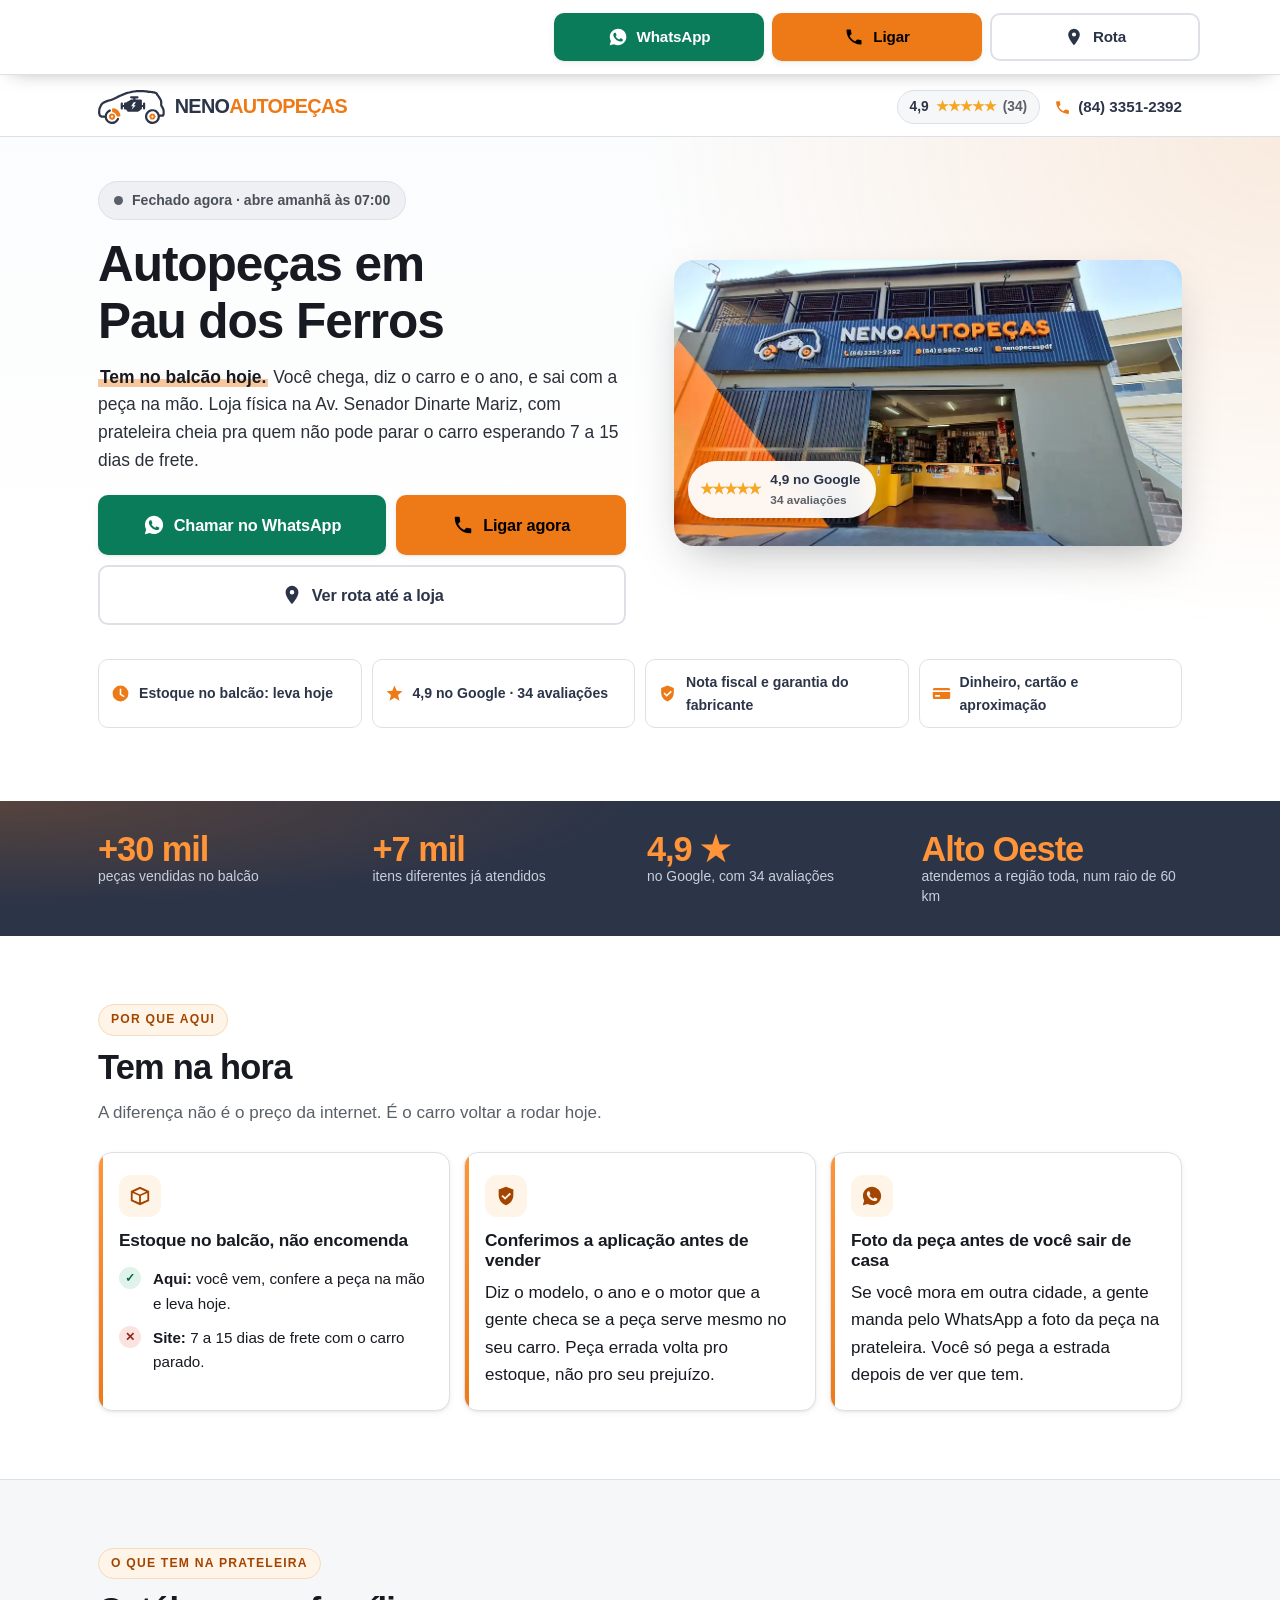
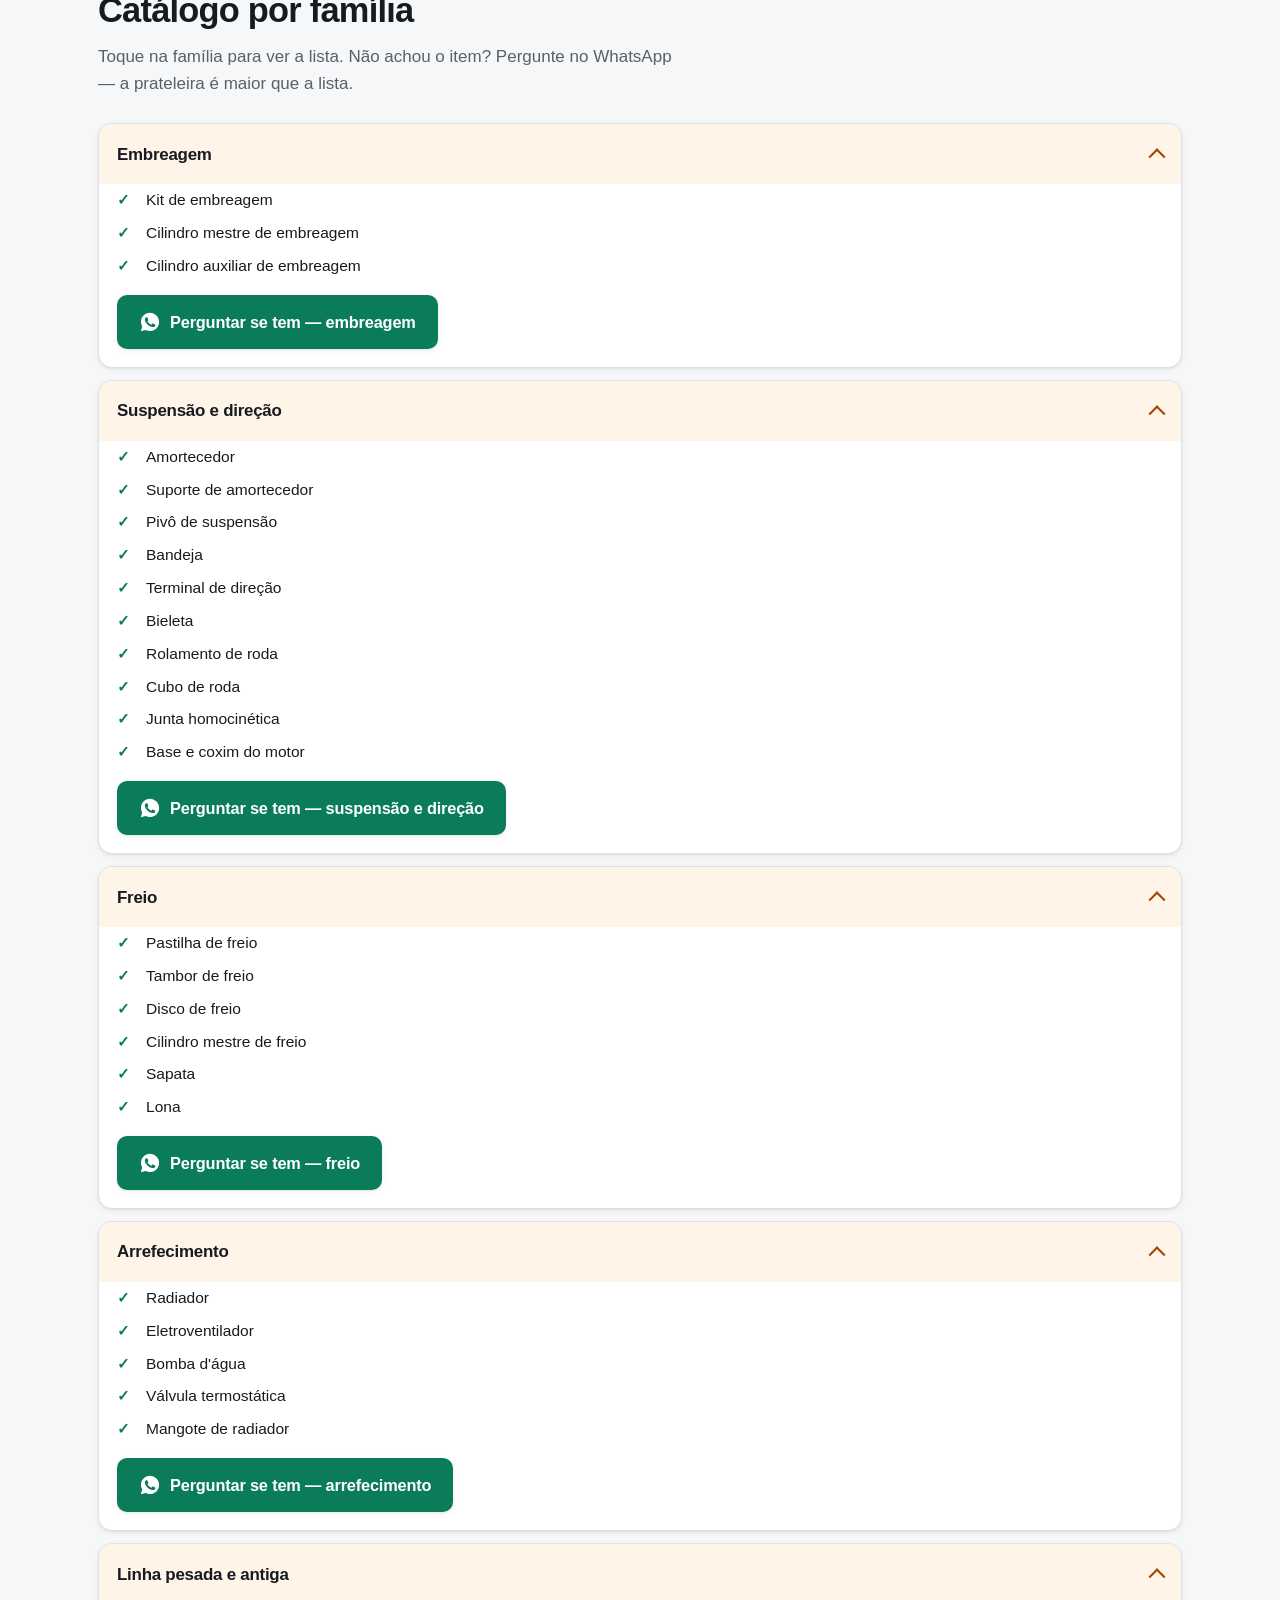
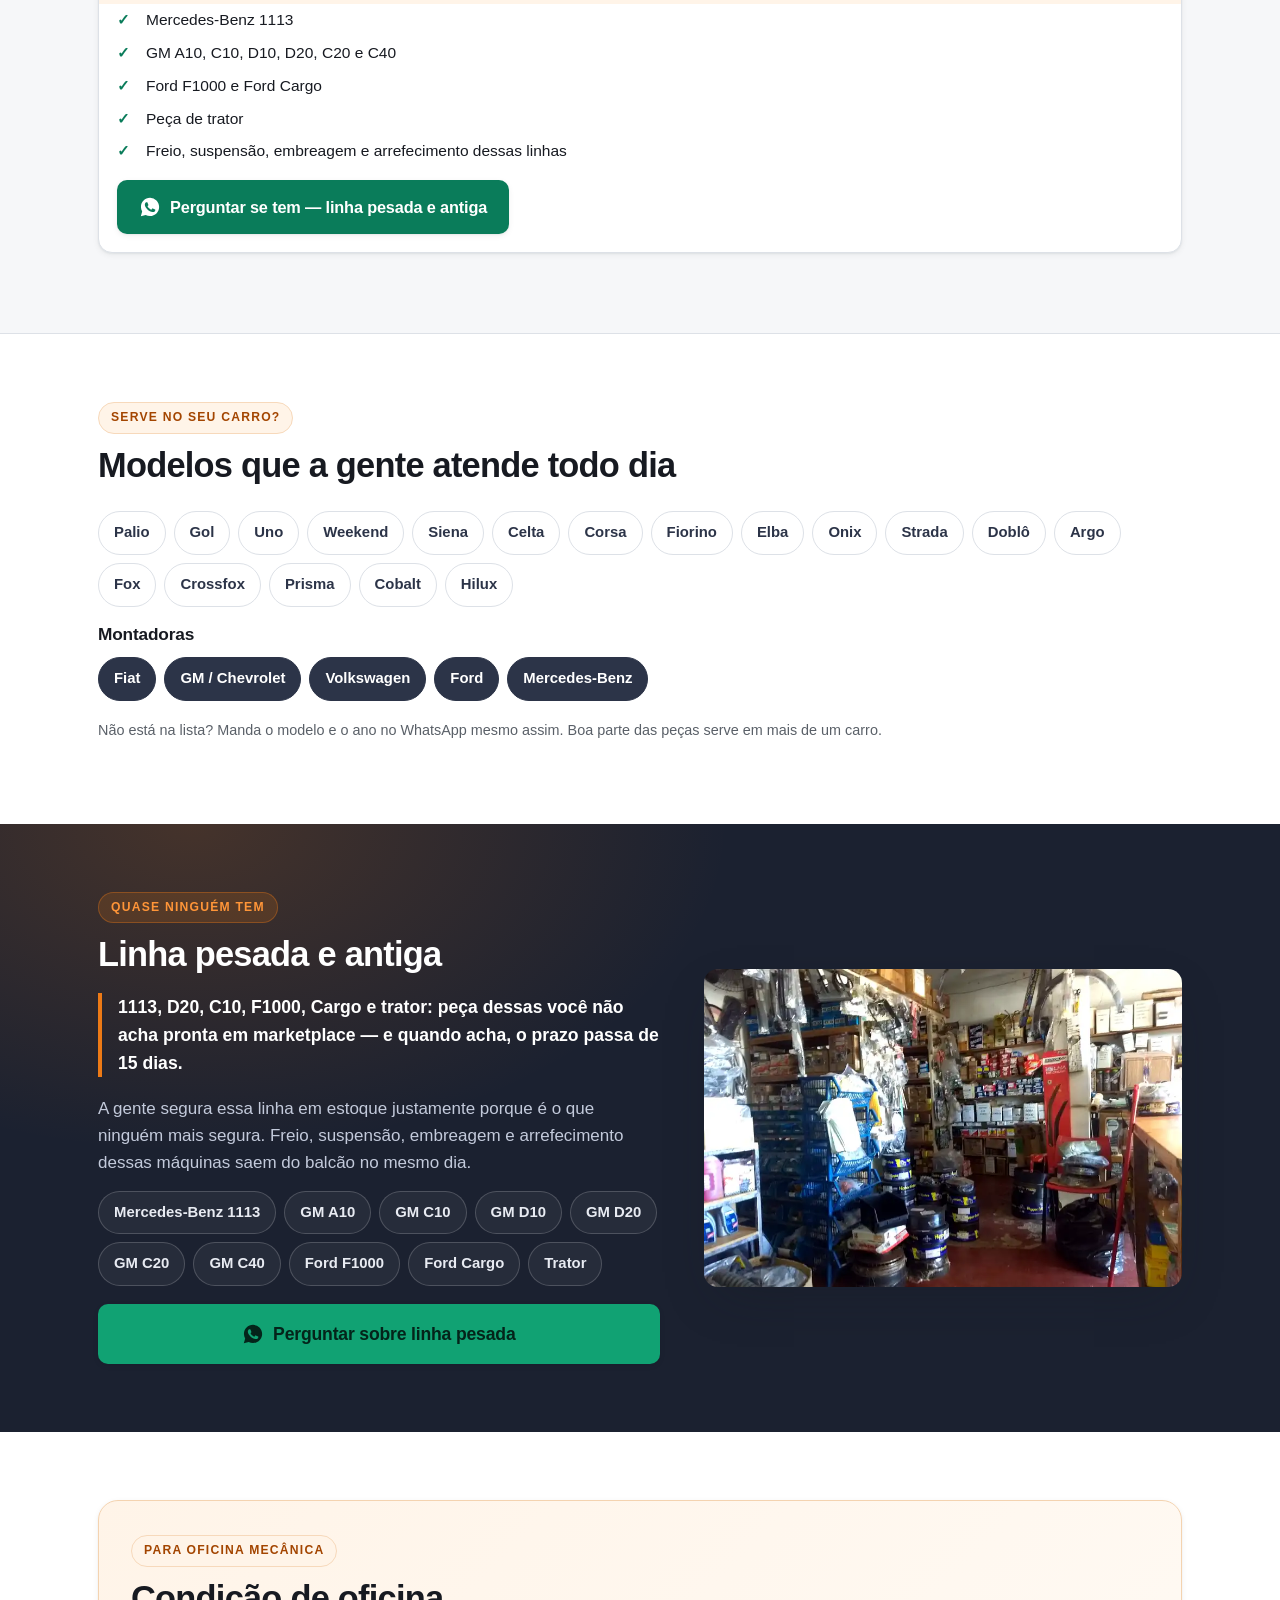
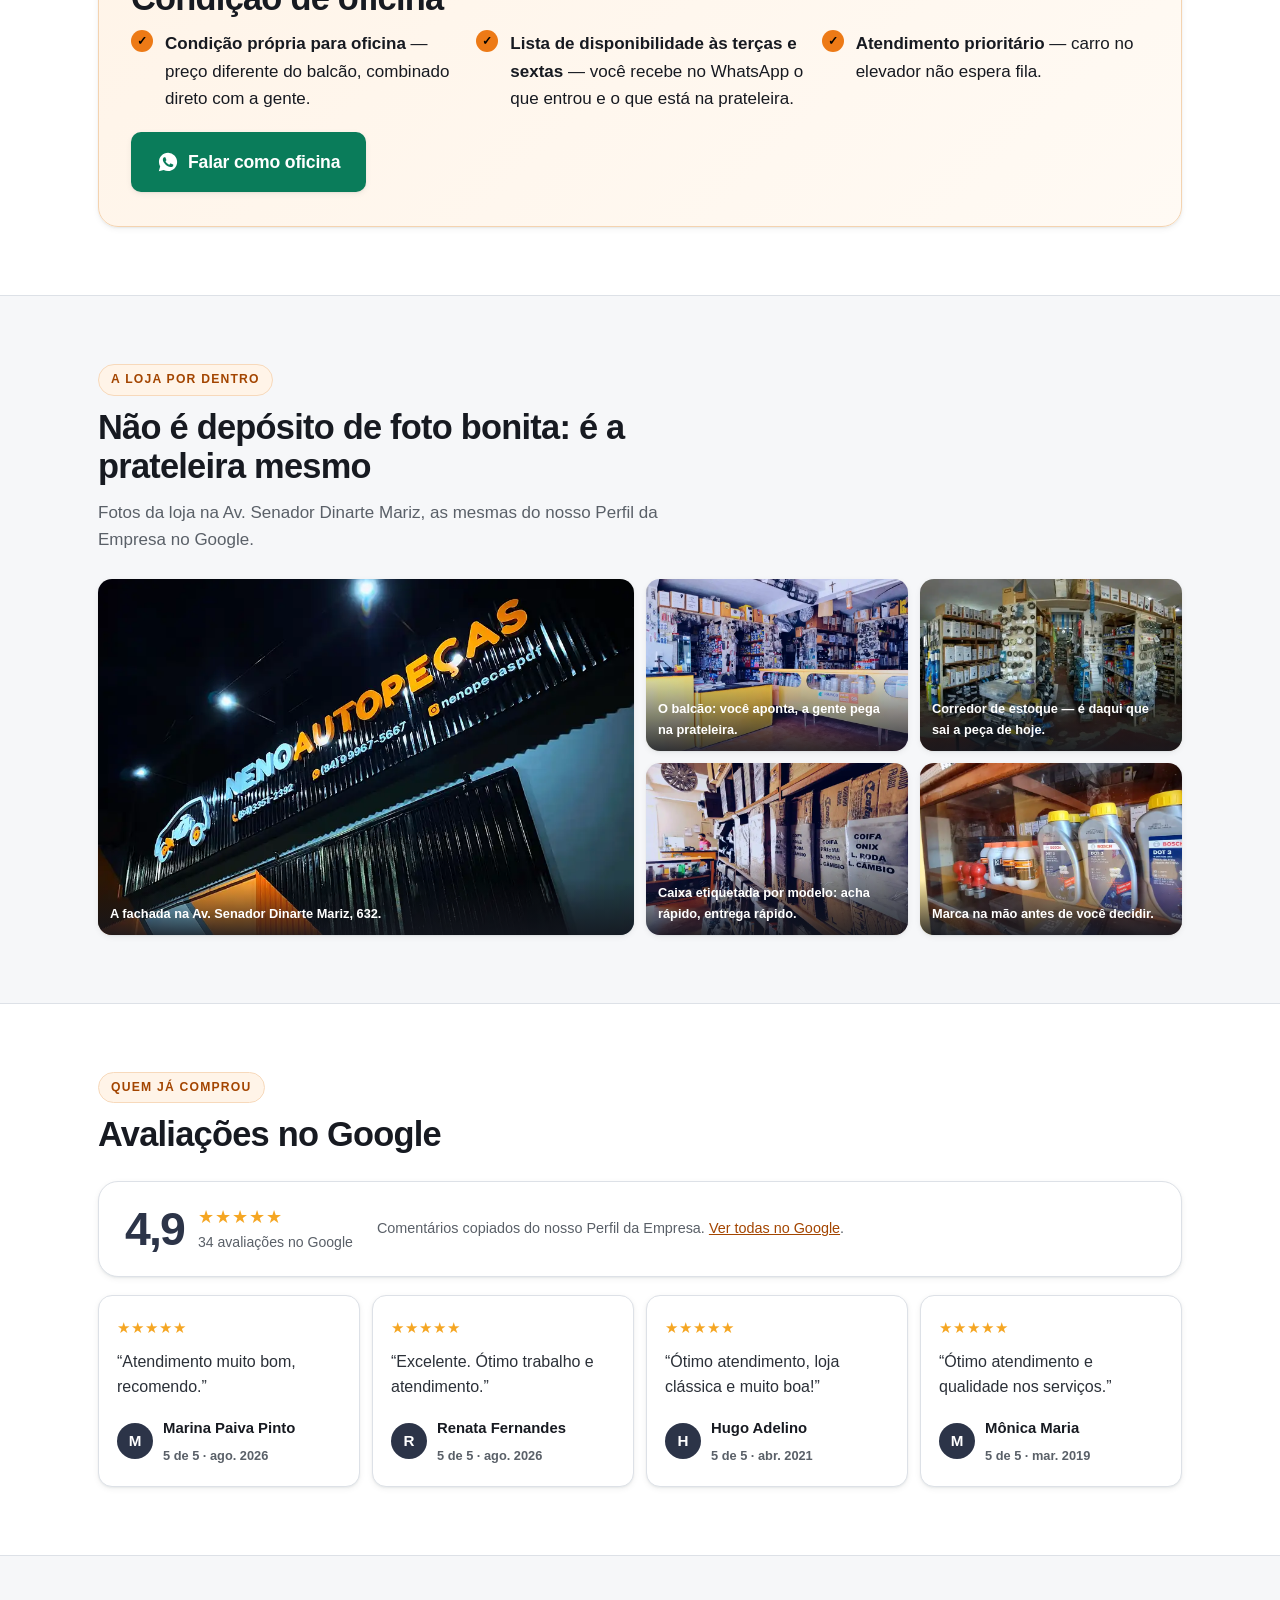
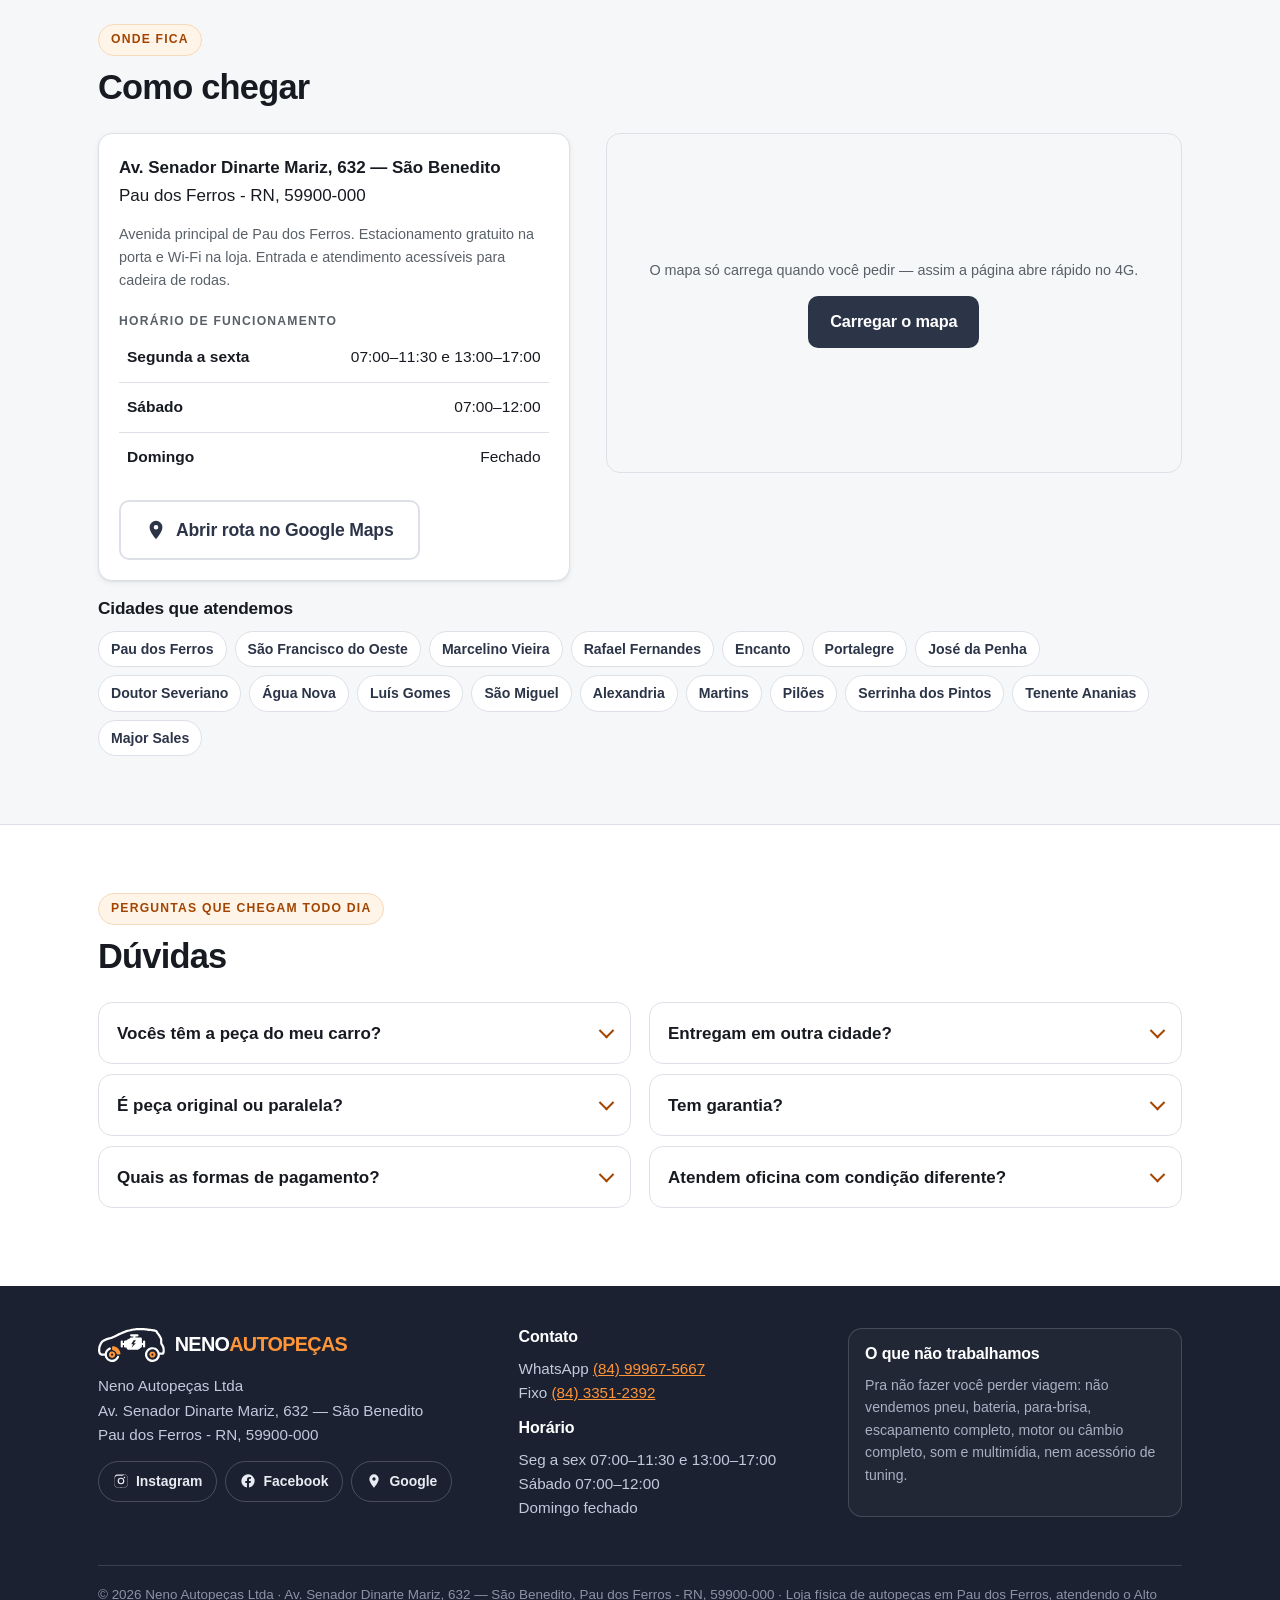
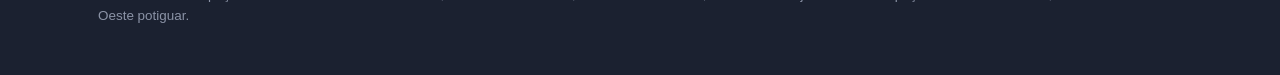
==== commit a4f61d3d: "feat: improved logo" ====
--- a/index.html
+++ b/index.html
@@ -22,7 +22,7 @@
 <meta property="og:image:width" content="1200">
 <meta property="og:image:height" content="630">
 <meta name="twitter:card" content="summary_large_image">
-<link rel="icon" href="data:image/svg+xml,%3Csvg%20xmlns%3D%22http%3A//www.w3.org/2000/svg%22%20viewBox%3D%220%200%2064%2064%22%3E%3Crect%20width%3D%2264%22%20height%3D%2264%22%20rx%3D%2214%22%20fill%3D%22%232c3448%22/%3E%3Cg%20transform%3D%22translate%283.5%2C14%29%20scale%280.365%29%22%3E%3Cg%20fill%3D%22none%22%20stroke%3D%22%23fff%22%20stroke-width%3D%229%22%20stroke-linecap%3D%22round%22%20stroke-linejoin%3D%22round%22%3E%3Cpath%20d%3D%22M12%2073C6.5%2073%203.5%2067%206%2061.5L16%2045c4-7%2010.5-11%2018.5-12L64%2029c10.5-11%2024.5-18%2040-19l15-1c15-1%2026%208%2026%2023v31c0%205.5-4%2010-9.5%2010%22/%3E%3Cpath%20d%3D%22M58%2073h34%22/%3E%3C/g%3E%3Ccircle%20cx%3D%2238%22%20cy%3D%2273%22%20r%3D%2215.5%22%20fill%3D%22none%22%20stroke%3D%22%23fff%22%20stroke-width%3D%229%22/%3E%3Ccircle%20cx%3D%22112%22%20cy%3D%2273%22%20r%3D%2216.5%22%20fill%3D%22none%22%20stroke%3D%22%23fff%22%20stroke-width%3D%229%22/%3E%3Ccircle%20cx%3D%2238%22%20cy%3D%2273%22%20r%3D%226.5%22%20fill%3D%22%23ff9538%22/%3E%3Cpath%20d%3D%22M112%2064l8%204.6v9.2l-8%204.6-8-4.6v-9.2z%22%20fill%3D%22%23ff9538%22/%3E%3C/g%3E%3C/svg%3E">
+<link rel="icon" href="assets/icone.svg">
 <link rel="apple-touch-icon" href="assets/icone-180.png">
 <link rel="preload" as="image" href="assets/hero-fachada.webp" fetchpriority="high">
 <link rel="stylesheet" href="styles.css">
@@ -336,7 +336,7 @@
 
 <header class="topo">
  <div class="env">
-  <span class="marca"><svg viewBox="0 0 156 100" aria-hidden="true"><g fill="none" stroke="#2c3448" stroke-width="8.5" stroke-linecap="round" stroke-linejoin="round"><path d="M12 73C6.5 73 3.5 67 6 61.5L16 45c4-7 10.5-11 18.5-12L64 29c10.5-11 24.5-18 40-19l15-1c15-1 26 8 26 23v31c0 5.5-4 10-9.5 10"/><path d="M58 73h34"/></g><circle cx="38" cy="73" r="15.5" fill="none" stroke="#2c3448" stroke-width="8.5"/><circle cx="112" cy="73" r="16.5" fill="none" stroke="#2c3448" stroke-width="8.5"/><circle cx="38" cy="73" r="6" fill="#ed7a16"/><path d="M112 64l8 4.6v9.2l-8 4.6-8-4.6v-9.2z" fill="#ed7a16"/><path fill="#2c3448" fill-rule="evenodd" d="M78 30h10v-5h11v5h6a6.5 6.5 0 0 1 6.5 6.5v3.5h4.5v-3.5h6.5v12h-6.5v-3.5h-4.5v3.5a6.5 6.5 0 0 1-6.5 6.5H78a6.5 6.5 0 0 1-6.5-6.5v-3h-5.5v-10h5.5v-1a6.5 6.5 0 0 1 6.5-6.5zM92.5 31.5l-10.5 12h5.8l-2.4 7.2 10.4-12.4h-5.8z"/></svg><span class="marca-nome"><b>NENO</b><i>AUTOPEÇAS</i></span></span>
+  <span class="marca"><svg viewBox="0 0 160 81.5" aria-hidden="true"><path fill="#2c3448" d="M129.6 81.5c-.3 0-.6-.1-.9-.1-1.2-.1-2.4-.3-3.5-.7-.9-.3-1.8-.6-2.6-1.1-1.4-.6-2.6-1.5-3.8-2.4-1.2-1.2-2.3-2.4-3.3-3.9-1-1.5-1.7-3.2-2.2-4.9-.2-1-.5-2.1-.5-3.2-.1-.9-.1-1.9 0-2.8 0-1.4.3-2.7.7-4 .3-.9.6-1.8 1.1-2.7.6-1.3 1.5-2.6 2.5-3.7 1.5-1.7 3.2-3.1 5.2-4.2 1.7-.8 3.5-1.4 5.4-1.7 1.2-.2 2.4-.3 3.7-.2 2.3 0 4.5.6 6.6 1.5 1.6.8 3 1.7 4.3 2.9 1.7 1.5 3.1 3.2 4.1 5.2.5 1 1 2.1 1.3 3.2 0 .1 0 .1 0 .2.1 0 .2 0 .3 0 .8 0 1.5 0 2.3 0 1.1 0 2.2.1 3.4.1.1 0 .2 0 .3 0 .1-.1.2-.3.2-.4.3-.8.5-1.6.5-2.5.1-.5.1-1 .2-1.6 0-.5 0-.9 0-1.4 0-1.2-.1-2.3-.3-3.4-.4-1.8-1-3.6-1.8-5.3-.6-1.2-1.3-2.3-2-3.4-.4-.6-.8-1.2-1.1-1.8-.2-.5-.3-1-.5-1.6-.1-.7-.3-1.3-.3-2 0-.7 0-1.4 0-2 0 0 0 0 0-.1 0-1.2.1-2.5 0-3.8 0-.7 0-1.4-.1-2-.1-.4-.2-.8-.4-1.2-.4-1.3-1-2.5-1.7-3.7-.8-1.5-1.7-2.9-2.7-4.3-.9-1.4-1.9-2.6-2.9-3.9-.8-1.1-1.6-2.1-2.2-3.4-.1-.1-.1-.3-.2-.5-.2-.4-.3-.7-.4-1-.1-.1-.2-.2-.3-.3-.7-.3-1.4-.5-2.2-.7-1.2-.2-2.5-.5-3.8-.6-1.7-.3-3.5-.5-5.2-.8-1.2-.1-2.5-.3-3.7-.4-1.6-.2-3.2-.4-4.9-.6-.9-.1-1.8-.2-2.7-.3-1-.1-2.1-.1-3.1-.2-.8-.1-1.7-.2-2.5-.2-.8-.1-1.5-.1-2.3-.1-1-.1-2-.1-3.1-.2-.4 0-.8 0-1.2 0-1.4 0-2.8 0-4.2 0-.9 0-1.8.1-2.6.1-.7 0-1.4 0-2.1.1-.8 0-1.6.1-2.5.1-.7.1-1.5.2-2.3.3-.7 0-1.3.1-1.9.2-1.3.2-2.7.4-3.9.6-1.9.3-3.8.6-5.6 1-1.9.5-3.8.9-5.7 1.5-2.3.6-4.5 1.3-6.7 2.1-1.9.7-3.8 1.4-5.6 2.3-2 .8-4 1.7-6 2.6-1.5.7-3.1 1.5-4.6 2.2-1.7.8-3.3 1.6-5 2.4-1.3.6-2.7 1.3-4.1 2-1.6.8-3.3 1.5-5 2.2-1 .5-2.1.9-3.2 1.2-1.6.4-3.2.8-4.7 1.3-2.4.6-4.7 1.4-7 2.3-1.7.6-3.4 1.3-5 2.3-.9.4-1.7 1-2.5 1.6-.8.7-1.5 1.5-2.2 2.4-.9 1-1.6 2.2-2.2 3.5-.2.5-.4 1.2-.6 1.8-.5 1-.9 1.9-1.4 2.9-.2.5-.4 1-.6 1.5-.1.3-.1.6-.2.9 0 .5-.1 1-.1 1.4-.1.9-.1 1.7-.2 2.5 0 .8-.1 1.5-.1 2.3 0 .6 0 1.2 0 1.8 0 1.3.3 2.5.8 3.6.2.4.4.8.6 1.2.1.3.4.5.7.7.6.3 1.1.5 1.7.7.2 0 .4.1.7.1 1 0 1.9 0 2.9 0 .1 0 .1 0 .2 0 .7 0 1.5 0 2.3 0 .2 0 .4-.1.7-.1.1-.4.2-.8.3-1.2.3-1.4.7-2.7 1.4-4 .7-1.4 1.5-2.6 2.5-3.7 1.4-1.7 3-3 4.9-4 .7-.4 1.4-.7 2.2-1 1.7-.6 3.4.5 3.6 2.2.1 1.3-.7 2.4-1.8 2.8-1.5.6-2.9 1.5-4.1 2.6-1.1 1.1-2 2.3-2.6 3.6-.6 1.2-1 2.4-1.1 3.7-.1.5-.1 1-.1 1.5-.1 2.1.4 4.2 1.4 6.1.5 1 1.2 2 2 2.8 1 1.1 2.2 2 3.6 2.6 1.3.7 2.7 1.1 4.2 1.2 2.3.2 4.5-.1 6.5-1.1 1.3-.5 2.4-1.3 3.4-2.2 1.1-1.1 2-2.4 2.7-3.8.1-.2.2-.5.3-.8.4-.9 1.1-1.5 2.1-1.7 1.5-.3 2.7.7 3 2 0 .1.1.3.1.5 0 .4-.1.8-.2 1.1-.7 1.9-1.7 3.5-2.9 5-1.6 1.8-3.4 3.3-5.5 4.4-1.7.9-3.5 1.5-5.4 1.8-.5.1-.9.1-1.4.2-.2 0-.4 0-.5 0-.6 0-1.3 0-1.9 0-.2 0-.3 0-.5 0-.5-.1-1-.1-1.4-.2-2.1-.3-4-1-5.8-2-1.9-1.1-3.6-2.5-5-4.2-1.1-1.2-1.9-2.5-2.6-3.9-.5-1.1-.9-2.2-1.1-3.4-.1-.4-.2-.9-.3-1.4-.1 0-.1 0-.2 0-.4 0-.8 0-1.1 0-.5 0-.9 0-1.4 0-.9 0-1.9 0-2.9 0-.2 0-.5 0-.7-.1-1 0-2-.3-2.9-.5-1.8-.6-3.2-1.6-4.3-3.1-.5-.6-.9-1.3-1.2-2.1-.3-.7-.5-1.4-.7-2.2-.2-.9-.4-1.7-.5-2.7-.1-.2-.1-.5-.2-.7 0-.6 0-1.2 0-1.9.1-.1.1-.2.1-.3 0-.2.1-.4.1-.6.1-1 .2-1.9.2-2.8.1-.8.2-1.6.2-2.4.1-1 .2-1.9.4-2.9.2-.7.4-1.4.8-2 .7-1.3 1.2-2.6 1.7-3.9.3-.7.6-1.4.9-2 .4-1 1-1.8 1.6-2.6.8-1.3 1.8-2.4 2.9-3.4.9-.8 1.8-1.4 2.7-2 1.5-1.1 3.1-1.9 4.8-2.6 1.9-.8 3.8-1.4 5.7-2 1.9-.6 3.9-1.2 5.8-1.7 1.8-.5 3.5-1 5.2-1.7 2.2-.9 4.3-2 6.5-3 1.2-.6 2.4-1.2 3.7-1.8 2.2-1 4.5-2.1 6.7-3.2 1.7-.7 3.3-1.5 5-2.2 1.7-.8 3.4-1.5 5.1-2.2 1.6-.6 3.1-1.2 4.7-1.8 1.8-.7 3.6-1.2 5.5-1.7 1.2-.3 2.3-.6 3.5-.9 1-.3 2-.5 3.1-.7 1.2-.3 2.4-.6 3.6-.8 1.2-.2 2.4-.4 3.5-.6.9-.1 1.8-.3 2.7-.4 1.3-.2 2.5-.3 3.8-.5 1.2-.1 2.3-.2 3.5-.3.7 0 1.3 0 2 0 .3 0 .6 0 .8 0 .1 0 .2-.1.2-.1 2.7 0 5.3 0 8 0 .4 0 .8 0 1.2 0 1 .1 2.1.1 3.1.2 1 0 2 .1 3 .1 1.3.2 2.5.3 3.8.4.9.1 1.8.3 2.7.4 1.2.1 2.4.2 3.6.4.8.1 1.7.2 2.6.3 1.1.1 2.2.3 3.3.4.8.1 1.6.2 2.4.3 1.5.2 3 .4 4.5.7 1 .2 2 .4 3 .7 1.1.2 2.2.6 3.1 1.3.9.6 1.5 1.5 2 2.4.2.4.2.7.4 1.1.5.9 1 1.8 1.7 2.6 1.2 1.5 2.4 3.1 3.5 4.8 1 1.5 2 3 2.8 4.6.9 1.7 1.7 3.4 2.1 5.2.2 1.1.4 2.2.4 3.2.1.8 0 1.6 0 2.4 0 .7-.1 1.5-.1 2.2 0 .5.1 1 .1 1.5 0 .6.1 1.2.4 1.7.3.6.7 1.1 1 1.7.7 1 1.4 2.1 1.9 3.2.7 1.2 1.2 2.6 1.6 3.9.2.8.4 1.6.6 2.4.1.7.1 1.4.2 2.1 0 .7 0 1.3 0 2 0 .4 0 .7 0 1.1 0 .1.1.1.1.2 0 1.1 0 2.3 0 3.5-.1.2 0 .4-.1.6-.1.6-.2 1.2-.4 1.8-.2 1.2-.6 2.4-1.4 3.4-.4.4-.8.8-1.4 1-.8.4-1.7.5-2.5.5-1.2 0-2.3 0-3.4-.1-.6 0-1.2 0-1.8 0-.2 0-.4 0-.6 0 0 .2 0 .4-.1.6 0 .4 0 .8-.1 1.2-.1 1.1-.4 2.3-.7 3.3-.5 1.6-1.3 3.1-2.2 4.5-.9 1.3-1.9 2.4-3.1 3.4-1.2 1-2.5 1.9-3.9 2.6-1.3.6-2.7 1.1-4.1 1.3-.7.2-1.5.3-2.2.4-.2 0-.3 0-.5 0-.6 0-1.3 0-1.9 0zm9.9-26.6c-.3-.2-.5-.4-.7-.6-.9-.9-1.9-1.5-3-2-1.8-.8-3.6-1.2-5.6-1.1-.9 0-1.8.1-2.7.3-2.3.6-4.3 1.8-6 3.5-1 1.1-1.8 2.3-2.4 3.6-.7 1.6-1.1 3.3-1.1 5.1 0 .7.1 1.3.2 2 .2 1.2.5 2.3 1 3.3.7 1.4 1.6 2.7 2.7 3.7 1.1 1.1 2.3 1.9 3.7 2.5 1.9.8 3.9 1.1 5.9 1 1.5-.2 3-.5 4.4-1.2 1.6-.8 2.9-1.8 4.1-3.1.9-1 1.6-2.2 2.1-3.5.7-1.6 1-3.3.9-5 0-1.1-.1-2.1-.4-3.1-.6-2-1.6-3.8-3.1-5.4z"/><path fill="#2c3448" d="M59.3 45.5c-.5.8-1.2 1.3-2.2 1.3-.7 0-1.3-.2-1.8-.7-.6-.5-.9-1.1-.9-1.8 0-4 0-8 0-12 0-1 .7-2 1.8-2.3 1-.3 1.9-.1 2.7.6.5.5.7 1.1.7 1.8.1 1 0 2 0 3 0 .1 0 .2 0 .3.9 0 1.8 0 2.7 0 0-.1 0-.2 0-.2 0-1.1 0-2.1 0-3.1-.1-1.1.8-2.2 2-2.5.1 0 .3 0 .5 0 .8 0 1.6 0 2.4 0 .2 0 .3-.1.5-.2 1.4-.9 2.9-1.8 4.4-2.7 1.7-1.1 3.5-2.2 5.3-3.3.2-.1.5-.3.7-.5.5-.3.9-.4 1.5-.4 1.5 0 3.1 0 4.6 0 .1 0 .2 0 .3 0 0-.9 0-1.7 0-2.6-.1 0-.2 0-.3 0-1.6 0-3.1 0-4.7 0-1.4 0-2.5-1.2-2.5-2.6 0-.7.2-1.3.7-1.8.4-.5 1-.8 1.8-.8 2.8 0 5.7 0 8.6 0 2.2 0 4.4 0 6.6 0 1.2-.1 2.3.8 2.5 2.1.2.9 0 1.7-.7 2.3-.4.5-1 .8-1.8.8-1.5 0-3.1 0-4.6 0-.1 0-.2 0-.4 0 0 .8 0 1.7 0 2.6.1 0 .3 0 .4 0 4.2 0 8.4 0 12.6 0 1.1 0 2.3.8 2.5 2.1.1.2.1.3.1.4 0 3.4 0 6.7 0 10.1 0 .1 0 .2 0 .3.8 0 1.7 0 2.6 0 0-.1 0-.2 0-.3 0-1 0-2 0-3-.1-1 .7-2.2 1.9-2.5.9-.2 1.8 0 2.5.7.5.5.8 1.1.8 1.8 0 3.9 0 7.9 0 11.8 0 1.4-1.2 2.6-2.6 2.6-.7 0-1.3-.2-1.8-.7-.5-.5-.8-1-.8-1.8 0-1 0-2 0-3.1 0-.1 0-.1 0-.2-.9 0-1.8 0-2.6 0 0 .1 0 .1 0 .2 0 1 0 2 0 3 0 .9-.4 1.6-1.2 2.2-1 .7-2 1.4-3 2.1-1.5 1-3 2.1-4.6 3.2-.1.1-.3.2-.5.3-.4.3-.8.4-1.3.4-7.3 0-14.7 0-22.1 0-.9 0-1.6-.4-2.1-1.2-1-1.4-1.9-2.8-2.9-4.2-.1-.2-.2-.2-.4-.2-.8 0-1.6 0-2.4 0-1.4 0-2.5-1.2-2.5-2.5 0-1.1 0-2.1 0-3.2 0 0 0-.1 0-.1-.9 0-1.8 0-2.7 0 0 .1 0 .1 0 .2 0 1 0 2 .1 3 0 .5-.2.9-.4 1.3zm30.8-8.1c.1-.2.3-.4.5-.6-.9 0-1.7 0-2.5 0-.8 0-1.6 0-2.5 0 1.9-2.5 3.7-5 5.5-7.5-1.9 0-3.8 0-5.7 0-1.9 3.1-3.9 6.3-5.8 9.4 1.6 0 3.2 0 4.7 0-.6 1.4-1.2 2.8-1.8 4.1-.6 1.4-1.2 2.8-1.8 4.2.1 0 .1 0 .1 0 .1-.1.2-.2.3-.3.3-.4.7-.7 1-1.1.5-.5 1-1 1.5-1.5.8-.8 1.5-1.6 2.3-2.5.5-.5 1-1 1.5-1.5.9-.9 1.8-1.8 2.7-2.7z"/><path fill="#ed7a16" d="M47.8 63.7c-.4 0-.8 0-1.2 0-1.1 0-2-.8-2.2-1.9-.4-1.9-1.2-3.6-2.5-5.1-1.6-1.9-3.7-3.2-6.2-3.6-.7-.2-1.3-.5-1.7-1.2-.2-.3-.2-.6-.2-1 0-1.7 0-3.5 0-5.2-.1-.9.7-1.9 1.6-2.1.5-.1.9-.1 1.4 0 2.3.3 4.5 1.1 6.5 2.2 1.5.7 2.8 1.7 4.1 2.8 1.3 1.2 2.4 2.5 3.3 4 1.3 1.8 2.2 3.8 2.7 6 .2.8.3 1.5.5 2.3 0 .1 0 .3 0 .4 0 1.2-.9 2.2-1.9 2.3-.1.1-.2.1-.3.1-1.3 0-2.6 0-3.9 0z"/><path fill="#ed7a16" d="M39.4 68.7c-.7.8-1.5 1.4-2.4 1.8-1 .4-2 .7-3 .7-1.2 0-2.3-.1-3.3-.6-2.3-1.1-3.8-2.9-4.4-5.5-.1-.5 0-1-.1-1.6 0-1 .2-1.9.6-2.8 1.1-2.4 3-3.9 5.6-4.4 2.4-.5 4.6.1 6.4 1.8 1.3 1.1 2.1 2.6 2.4 4.3.3 2-.1 3.8-1.2 5.5-.2.3-.4.5-.6.8zm-3.8-3.1c.7-.7.9-1.5.8-2.4-.2-1.3-1.5-2.3-2.8-2.2-1.5.1-2.9 1.6-2.4 3.3.5 2.1 3 2.7 4.4 1.3z"/><path fill="#ed7a16" d="M127.2 70.6c-.5.1-.8-.2-1.1-.6-.3-.5-.6-1.1-.9-1.6-.8-1.3-1.6-2.7-2.4-4-.2-.5-.2-1 0-1.5.6-.9 1.1-1.8 1.7-2.8.5-.8 1-1.7 1.5-2.6.1-.2.3-.4.5-.6.1-.1.3-.2.6-.2 1.4 0 2.8 0 4.3 0 .8 0 1.7 0 2.6 0 .3 0 .6.2.8.5.3.4.6.9.9 1.4.8 1.5 1.7 2.9 2.5 4.4.1.1.2.3.2.4.1.3 0 .6-.1.8-.5.8-.9 1.6-1.4 2.3-.6 1.1-1.2 2.2-1.9 3.3-.1.2-.2.4-.4.6-.1.1-.4.2-.6.2-2.2 0-4.5 0-6.8 0zm.8-6.2c0 0 0 .1.1.2.4 1.1 1.5 1.9 2.8 1.7 1.4-.2 2.5-1.5 2.2-3.1-.2-1.4-1.5-2.4-2.9-2.2-1.5.2-2.6 1.7-2.2 3.4z"/></svg><span class="marca-nome"><b>NENO</b><i>AUTOPEÇAS</i></span></span>
   <div class="topo-lado">
    <a class="nota-google" href="https://maps.app.goo.gl/zBPvgLzxWstUExD79" target="_blank" rel="noopener"
       aria-label="Nota 4,9 de 5 no Google, 34 avaliações">
@@ -783,7 +783,7 @@
  <div class="env">
   <div class="rodape-blocos">
    <div>
-    <span class="marca"><svg viewBox="0 0 156 100" aria-hidden="true"><g fill="none" stroke="#ffffff" stroke-width="8.5" stroke-linecap="round" stroke-linejoin="round"><path d="M12 73C6.5 73 3.5 67 6 61.5L16 45c4-7 10.5-11 18.5-12L64 29c10.5-11 24.5-18 40-19l15-1c15-1 26 8 26 23v31c0 5.5-4 10-9.5 10"/><path d="M58 73h34"/></g><circle cx="38" cy="73" r="15.5" fill="none" stroke="#ffffff" stroke-width="8.5"/><circle cx="112" cy="73" r="16.5" fill="none" stroke="#ffffff" stroke-width="8.5"/><circle cx="38" cy="73" r="6" fill="#ff9538"/><path d="M112 64l8 4.6v9.2l-8 4.6-8-4.6v-9.2z" fill="#ff9538"/><path fill="#ffffff" fill-rule="evenodd" d="M78 30h10v-5h11v5h6a6.5 6.5 0 0 1 6.5 6.5v3.5h4.5v-3.5h6.5v12h-6.5v-3.5h-4.5v3.5a6.5 6.5 0 0 1-6.5 6.5H78a6.5 6.5 0 0 1-6.5-6.5v-3h-5.5v-10h5.5v-1a6.5 6.5 0 0 1 6.5-6.5zM92.5 31.5l-10.5 12h5.8l-2.4 7.2 10.4-12.4h-5.8z"/></svg><span class="marca-nome"><b>NENO</b><i>AUTOPEÇAS</i></span></span>
+    <span class="marca"><svg viewBox="0 0 160 81.5" aria-hidden="true"><path fill="#ffffff" d="M129.6 81.5c-.3 0-.6-.1-.9-.1-1.2-.1-2.4-.3-3.5-.7-.9-.3-1.8-.6-2.6-1.1-1.4-.6-2.6-1.5-3.8-2.4-1.2-1.2-2.3-2.4-3.3-3.9-1-1.5-1.7-3.2-2.2-4.9-.2-1-.5-2.1-.5-3.2-.1-.9-.1-1.9 0-2.8 0-1.4.3-2.7.7-4 .3-.9.6-1.8 1.1-2.7.6-1.3 1.5-2.6 2.5-3.7 1.5-1.7 3.2-3.1 5.2-4.2 1.7-.8 3.5-1.4 5.4-1.7 1.2-.2 2.4-.3 3.7-.2 2.3 0 4.5.6 6.6 1.5 1.6.8 3 1.7 4.3 2.9 1.7 1.5 3.1 3.2 4.1 5.2.5 1 1 2.1 1.3 3.2 0 .1 0 .1 0 .2.1 0 .2 0 .3 0 .8 0 1.5 0 2.3 0 1.1 0 2.2.1 3.4.1.1 0 .2 0 .3 0 .1-.1.2-.3.2-.4.3-.8.5-1.6.5-2.5.1-.5.1-1 .2-1.6 0-.5 0-.9 0-1.4 0-1.2-.1-2.3-.3-3.4-.4-1.8-1-3.6-1.8-5.3-.6-1.2-1.3-2.3-2-3.4-.4-.6-.8-1.2-1.1-1.8-.2-.5-.3-1-.5-1.6-.1-.7-.3-1.3-.3-2 0-.7 0-1.4 0-2 0 0 0 0 0-.1 0-1.2.1-2.5 0-3.8 0-.7 0-1.4-.1-2-.1-.4-.2-.8-.4-1.2-.4-1.3-1-2.5-1.7-3.7-.8-1.5-1.7-2.9-2.7-4.3-.9-1.4-1.9-2.6-2.9-3.9-.8-1.1-1.6-2.1-2.2-3.4-.1-.1-.1-.3-.2-.5-.2-.4-.3-.7-.4-1-.1-.1-.2-.2-.3-.3-.7-.3-1.4-.5-2.2-.7-1.2-.2-2.5-.5-3.8-.6-1.7-.3-3.5-.5-5.2-.8-1.2-.1-2.5-.3-3.7-.4-1.6-.2-3.2-.4-4.9-.6-.9-.1-1.8-.2-2.7-.3-1-.1-2.1-.1-3.1-.2-.8-.1-1.7-.2-2.5-.2-.8-.1-1.5-.1-2.3-.1-1-.1-2-.1-3.1-.2-.4 0-.8 0-1.2 0-1.4 0-2.8 0-4.2 0-.9 0-1.8.1-2.6.1-.7 0-1.4 0-2.1.1-.8 0-1.6.1-2.5.1-.7.1-1.5.2-2.3.3-.7 0-1.3.1-1.9.2-1.3.2-2.7.4-3.9.6-1.9.3-3.8.6-5.6 1-1.9.5-3.8.9-5.7 1.5-2.3.6-4.5 1.3-6.7 2.1-1.9.7-3.8 1.4-5.6 2.3-2 .8-4 1.7-6 2.6-1.5.7-3.1 1.5-4.6 2.2-1.7.8-3.3 1.6-5 2.4-1.3.6-2.7 1.3-4.1 2-1.6.8-3.3 1.5-5 2.2-1 .5-2.1.9-3.2 1.2-1.6.4-3.2.8-4.7 1.3-2.4.6-4.7 1.4-7 2.3-1.7.6-3.4 1.3-5 2.3-.9.4-1.7 1-2.5 1.6-.8.7-1.5 1.5-2.2 2.4-.9 1-1.6 2.2-2.2 3.5-.2.5-.4 1.2-.6 1.8-.5 1-.9 1.9-1.4 2.9-.2.5-.4 1-.6 1.5-.1.3-.1.6-.2.9 0 .5-.1 1-.1 1.4-.1.9-.1 1.7-.2 2.5 0 .8-.1 1.5-.1 2.3 0 .6 0 1.2 0 1.8 0 1.3.3 2.5.8 3.6.2.4.4.8.6 1.2.1.3.4.5.7.7.6.3 1.1.5 1.7.7.2 0 .4.1.7.1 1 0 1.9 0 2.9 0 .1 0 .1 0 .2 0 .7 0 1.5 0 2.3 0 .2 0 .4-.1.7-.1.1-.4.2-.8.3-1.2.3-1.4.7-2.7 1.4-4 .7-1.4 1.5-2.6 2.5-3.7 1.4-1.7 3-3 4.9-4 .7-.4 1.4-.7 2.2-1 1.7-.6 3.4.5 3.6 2.2.1 1.3-.7 2.4-1.8 2.8-1.5.6-2.9 1.5-4.1 2.6-1.1 1.1-2 2.3-2.6 3.6-.6 1.2-1 2.4-1.1 3.7-.1.5-.1 1-.1 1.5-.1 2.1.4 4.2 1.4 6.1.5 1 1.2 2 2 2.8 1 1.1 2.2 2 3.6 2.6 1.3.7 2.7 1.1 4.2 1.2 2.3.2 4.5-.1 6.5-1.1 1.3-.5 2.4-1.3 3.4-2.2 1.1-1.1 2-2.4 2.7-3.8.1-.2.2-.5.3-.8.4-.9 1.1-1.5 2.1-1.7 1.5-.3 2.7.7 3 2 0 .1.1.3.1.5 0 .4-.1.8-.2 1.1-.7 1.9-1.7 3.5-2.9 5-1.6 1.8-3.4 3.3-5.5 4.4-1.7.9-3.5 1.5-5.4 1.8-.5.1-.9.1-1.4.2-.2 0-.4 0-.5 0-.6 0-1.3 0-1.9 0-.2 0-.3 0-.5 0-.5-.1-1-.1-1.4-.2-2.1-.3-4-1-5.8-2-1.9-1.1-3.6-2.5-5-4.2-1.1-1.2-1.9-2.5-2.6-3.9-.5-1.1-.9-2.2-1.1-3.4-.1-.4-.2-.9-.3-1.4-.1 0-.1 0-.2 0-.4 0-.8 0-1.1 0-.5 0-.9 0-1.4 0-.9 0-1.9 0-2.9 0-.2 0-.5 0-.7-.1-1 0-2-.3-2.9-.5-1.8-.6-3.2-1.6-4.3-3.1-.5-.6-.9-1.3-1.2-2.1-.3-.7-.5-1.4-.7-2.2-.2-.9-.4-1.7-.5-2.7-.1-.2-.1-.5-.2-.7 0-.6 0-1.2 0-1.9.1-.1.1-.2.1-.3 0-.2.1-.4.1-.6.1-1 .2-1.9.2-2.8.1-.8.2-1.6.2-2.4.1-1 .2-1.9.4-2.9.2-.7.4-1.4.8-2 .7-1.3 1.2-2.6 1.7-3.9.3-.7.6-1.4.9-2 .4-1 1-1.8 1.6-2.6.8-1.3 1.8-2.4 2.9-3.4.9-.8 1.8-1.4 2.7-2 1.5-1.1 3.1-1.9 4.8-2.6 1.9-.8 3.8-1.4 5.7-2 1.9-.6 3.9-1.2 5.8-1.7 1.8-.5 3.5-1 5.2-1.7 2.2-.9 4.3-2 6.5-3 1.2-.6 2.4-1.2 3.7-1.8 2.2-1 4.5-2.1 6.7-3.2 1.7-.7 3.3-1.5 5-2.2 1.7-.8 3.4-1.5 5.1-2.2 1.6-.6 3.1-1.2 4.7-1.8 1.8-.7 3.6-1.2 5.5-1.7 1.2-.3 2.3-.6 3.5-.9 1-.3 2-.5 3.1-.7 1.2-.3 2.4-.6 3.6-.8 1.2-.2 2.4-.4 3.5-.6.9-.1 1.8-.3 2.7-.4 1.3-.2 2.5-.3 3.8-.5 1.2-.1 2.3-.2 3.5-.3.7 0 1.3 0 2 0 .3 0 .6 0 .8 0 .1 0 .2-.1.2-.1 2.7 0 5.3 0 8 0 .4 0 .8 0 1.2 0 1 .1 2.1.1 3.1.2 1 0 2 .1 3 .1 1.3.2 2.5.3 3.8.4.9.1 1.8.3 2.7.4 1.2.1 2.4.2 3.6.4.8.1 1.7.2 2.6.3 1.1.1 2.2.3 3.3.4.8.1 1.6.2 2.4.3 1.5.2 3 .4 4.5.7 1 .2 2 .4 3 .7 1.1.2 2.2.6 3.1 1.3.9.6 1.5 1.5 2 2.4.2.4.2.7.4 1.1.5.9 1 1.8 1.7 2.6 1.2 1.5 2.4 3.1 3.5 4.8 1 1.5 2 3 2.8 4.6.9 1.7 1.7 3.4 2.1 5.2.2 1.1.4 2.2.4 3.2.1.8 0 1.6 0 2.4 0 .7-.1 1.5-.1 2.2 0 .5.1 1 .1 1.5 0 .6.1 1.2.4 1.7.3.6.7 1.1 1 1.7.7 1 1.4 2.1 1.9 3.2.7 1.2 1.2 2.6 1.6 3.9.2.8.4 1.6.6 2.4.1.7.1 1.4.2 2.1 0 .7 0 1.3 0 2 0 .4 0 .7 0 1.1 0 .1.1.1.1.2 0 1.1 0 2.3 0 3.5-.1.2 0 .4-.1.6-.1.6-.2 1.2-.4 1.8-.2 1.2-.6 2.4-1.4 3.4-.4.4-.8.8-1.4 1-.8.4-1.7.5-2.5.5-1.2 0-2.3 0-3.4-.1-.6 0-1.2 0-1.8 0-.2 0-.4 0-.6 0 0 .2 0 .4-.1.6 0 .4 0 .8-.1 1.2-.1 1.1-.4 2.3-.7 3.3-.5 1.6-1.3 3.1-2.2 4.5-.9 1.3-1.9 2.4-3.1 3.4-1.2 1-2.5 1.9-3.9 2.6-1.3.6-2.7 1.1-4.1 1.3-.7.2-1.5.3-2.2.4-.2 0-.3 0-.5 0-.6 0-1.3 0-1.9 0zm9.9-26.6c-.3-.2-.5-.4-.7-.6-.9-.9-1.9-1.5-3-2-1.8-.8-3.6-1.2-5.6-1.1-.9 0-1.8.1-2.7.3-2.3.6-4.3 1.8-6 3.5-1 1.1-1.8 2.3-2.4 3.6-.7 1.6-1.1 3.3-1.1 5.1 0 .7.1 1.3.2 2 .2 1.2.5 2.3 1 3.3.7 1.4 1.6 2.7 2.7 3.7 1.1 1.1 2.3 1.9 3.7 2.5 1.9.8 3.9 1.1 5.9 1 1.5-.2 3-.5 4.4-1.2 1.6-.8 2.9-1.8 4.1-3.1.9-1 1.6-2.2 2.1-3.5.7-1.6 1-3.3.9-5 0-1.1-.1-2.1-.4-3.1-.6-2-1.6-3.8-3.1-5.4z"/><path fill="#ffffff" d="M59.3 45.5c-.5.8-1.2 1.3-2.2 1.3-.7 0-1.3-.2-1.8-.7-.6-.5-.9-1.1-.9-1.8 0-4 0-8 0-12 0-1 .7-2 1.8-2.3 1-.3 1.9-.1 2.7.6.5.5.7 1.1.7 1.8.1 1 0 2 0 3 0 .1 0 .2 0 .3.9 0 1.8 0 2.7 0 0-.1 0-.2 0-.2 0-1.1 0-2.1 0-3.1-.1-1.1.8-2.2 2-2.5.1 0 .3 0 .5 0 .8 0 1.6 0 2.4 0 .2 0 .3-.1.5-.2 1.4-.9 2.9-1.8 4.4-2.7 1.7-1.1 3.5-2.2 5.3-3.3.2-.1.5-.3.7-.5.5-.3.9-.4 1.5-.4 1.5 0 3.1 0 4.6 0 .1 0 .2 0 .3 0 0-.9 0-1.7 0-2.6-.1 0-.2 0-.3 0-1.6 0-3.1 0-4.7 0-1.4 0-2.5-1.2-2.5-2.6 0-.7.2-1.3.7-1.8.4-.5 1-.8 1.8-.8 2.8 0 5.7 0 8.6 0 2.2 0 4.4 0 6.6 0 1.2-.1 2.3.8 2.5 2.1.2.9 0 1.7-.7 2.3-.4.5-1 .8-1.8.8-1.5 0-3.1 0-4.6 0-.1 0-.2 0-.4 0 0 .8 0 1.7 0 2.6.1 0 .3 0 .4 0 4.2 0 8.4 0 12.6 0 1.1 0 2.3.8 2.5 2.1.1.2.1.3.1.4 0 3.4 0 6.7 0 10.1 0 .1 0 .2 0 .3.8 0 1.7 0 2.6 0 0-.1 0-.2 0-.3 0-1 0-2 0-3-.1-1 .7-2.2 1.9-2.5.9-.2 1.8 0 2.5.7.5.5.8 1.1.8 1.8 0 3.9 0 7.9 0 11.8 0 1.4-1.2 2.6-2.6 2.6-.7 0-1.3-.2-1.8-.7-.5-.5-.8-1-.8-1.8 0-1 0-2 0-3.1 0-.1 0-.1 0-.2-.9 0-1.8 0-2.6 0 0 .1 0 .1 0 .2 0 1 0 2 0 3 0 .9-.4 1.6-1.2 2.2-1 .7-2 1.4-3 2.1-1.5 1-3 2.1-4.6 3.2-.1.1-.3.2-.5.3-.4.3-.8.4-1.3.4-7.3 0-14.7 0-22.1 0-.9 0-1.6-.4-2.1-1.2-1-1.4-1.9-2.8-2.9-4.2-.1-.2-.2-.2-.4-.2-.8 0-1.6 0-2.4 0-1.4 0-2.5-1.2-2.5-2.5 0-1.1 0-2.1 0-3.2 0 0 0-.1 0-.1-.9 0-1.8 0-2.7 0 0 .1 0 .1 0 .2 0 1 0 2 .1 3 0 .5-.2.9-.4 1.3zm30.8-8.1c.1-.2.3-.4.5-.6-.9 0-1.7 0-2.5 0-.8 0-1.6 0-2.5 0 1.9-2.5 3.7-5 5.5-7.5-1.9 0-3.8 0-5.7 0-1.9 3.1-3.9 6.3-5.8 9.4 1.6 0 3.2 0 4.7 0-.6 1.4-1.2 2.8-1.8 4.1-.6 1.4-1.2 2.8-1.8 4.2.1 0 .1 0 .1 0 .1-.1.2-.2.3-.3.3-.4.7-.7 1-1.1.5-.5 1-1 1.5-1.5.8-.8 1.5-1.6 2.3-2.5.5-.5 1-1 1.5-1.5.9-.9 1.8-1.8 2.7-2.7z"/><path fill="#ff9538" d="M47.8 63.7c-.4 0-.8 0-1.2 0-1.1 0-2-.8-2.2-1.9-.4-1.9-1.2-3.6-2.5-5.1-1.6-1.9-3.7-3.2-6.2-3.6-.7-.2-1.3-.5-1.7-1.2-.2-.3-.2-.6-.2-1 0-1.7 0-3.5 0-5.2-.1-.9.7-1.9 1.6-2.1.5-.1.9-.1 1.4 0 2.3.3 4.5 1.1 6.5 2.2 1.5.7 2.8 1.7 4.1 2.8 1.3 1.2 2.4 2.5 3.3 4 1.3 1.8 2.2 3.8 2.7 6 .2.8.3 1.5.5 2.3 0 .1 0 .3 0 .4 0 1.2-.9 2.2-1.9 2.3-.1.1-.2.1-.3.1-1.3 0-2.6 0-3.9 0z"/><path fill="#ff9538" d="M39.4 68.7c-.7.8-1.5 1.4-2.4 1.8-1 .4-2 .7-3 .7-1.2 0-2.3-.1-3.3-.6-2.3-1.1-3.8-2.9-4.4-5.5-.1-.5 0-1-.1-1.6 0-1 .2-1.9.6-2.8 1.1-2.4 3-3.9 5.6-4.4 2.4-.5 4.6.1 6.4 1.8 1.3 1.1 2.1 2.6 2.4 4.3.3 2-.1 3.8-1.2 5.5-.2.3-.4.5-.6.8zm-3.8-3.1c.7-.7.9-1.5.8-2.4-.2-1.3-1.5-2.3-2.8-2.2-1.5.1-2.9 1.6-2.4 3.3.5 2.1 3 2.7 4.4 1.3z"/><path fill="#ff9538" d="M127.2 70.6c-.5.1-.8-.2-1.1-.6-.3-.5-.6-1.1-.9-1.6-.8-1.3-1.6-2.7-2.4-4-.2-.5-.2-1 0-1.5.6-.9 1.1-1.8 1.7-2.8.5-.8 1-1.7 1.5-2.6.1-.2.3-.4.5-.6.1-.1.3-.2.6-.2 1.4 0 2.8 0 4.3 0 .8 0 1.7 0 2.6 0 .3 0 .6.2.8.5.3.4.6.9.9 1.4.8 1.5 1.7 2.9 2.5 4.4.1.1.2.3.2.4.1.3 0 .6-.1.8-.5.8-.9 1.6-1.4 2.3-.6 1.1-1.2 2.2-1.9 3.3-.1.2-.2.4-.4.6-.1.1-.4.2-.6.2-2.2 0-4.5 0-6.8 0zm.8-6.2c0 0 0 .1.1.2.4 1.1 1.5 1.9 2.8 1.7 1.4-.2 2.5-1.5 2.2-3.1-.2-1.4-1.5-2.4-2.9-2.2-1.5.2-2.6 1.7-2.2 3.4z"/></svg><span class="marca-nome"><b>NENO</b><i>AUTOPEÇAS</i></span></span>
     <p>Neno Autopeças Ltda<br>Av. Senador Dinarte Mariz, 632 — São Benedito<br>Pau dos Ferros - RN, 59900-000</p>
     <ul class="rodape-links">
      <li><a href="https://www.instagram.com/nenopecaspdf/" rel="noopener" target="_blank"><svg viewBox="0 0 24 24" aria-hidden="true"><path d="M12 2.2c3.2 0 3.6 0 4.9.07 1.2.05 1.8.25 2.2.42.6.22 1 .48 1.4.9.4.4.7.8.9 1.4.2.4.4 1 .4 2.2.1 1.3.1 1.7.1 4.9s0 3.6-.1 4.9c0 1.2-.2 1.8-.4 2.2-.2.6-.5 1-.9 1.4-.4.4-.8.7-1.4.9-.4.2-1 .4-2.2.4-1.3.1-1.7.1-4.9.1s-3.6 0-4.9-.1c-1.2 0-1.8-.2-2.2-.4-.6-.2-1-.5-1.4-.9-.4-.4-.7-.8-.9-1.4-.2-.4-.4-1-.4-2.2C2.2 15.6 2.2 15.2 2.2 12s0-3.6.1-4.9c0-1.2.2-1.8.4-2.2.2-.6.5-1 .9-1.4.4-.4.8-.7 1.4-.9.4-.2 1-.4 2.2-.4C8.4 2.2 8.8 2.2 12 2.2Zm0 1.8c-3.1 0-3.5 0-4.8.07-1.1.05-1.7.24-2.1.4-.5.2-.9.44-1.3.83-.4.4-.63.8-.83 1.3-.16.4-.35 1-.4 2.1C2.53 8.5 2.5 8.9 2.5 12s0 3.5.07 4.8c.05 1.1.24 1.7.4 2.1.2.5.44.9.83 1.3.4.4.8.63 1.3.83.4.16 1 .35 2.1.4 1.3.07 1.7.07 4.8.07s3.5 0 4.8-.07c1.1-.05 1.7-.24 2.1-.4.5-.2.9-.44 1.3-.83.4-.4.63-.8.83-1.3.16-.4.35-1 .4-2.1.07-1.3.07-1.7.07-4.8s0-3.5-.07-4.8c-.05-1.1-.24-1.7-.4-2.1a3.5 3.5 0 0 0-.83-1.3 3.5 3.5 0 0 0-1.3-.83c-.4-.16-1-.35-2.1-.4C15.5 4 15.1 4 12 4Zm0 3a5 5 0 1 1 0 10 5 5 0 0 1 0-10Zm0 1.8a3.2 3.2 0 1 0 0 6.4 3.2 3.2 0 0 0 0-6.4Zm5.2-3.1a1.17 1.17 0 1 1 0 2.34 1.17 1.17 0 0 1 0-2.34Z"/></svg> Instagram</a></li>
